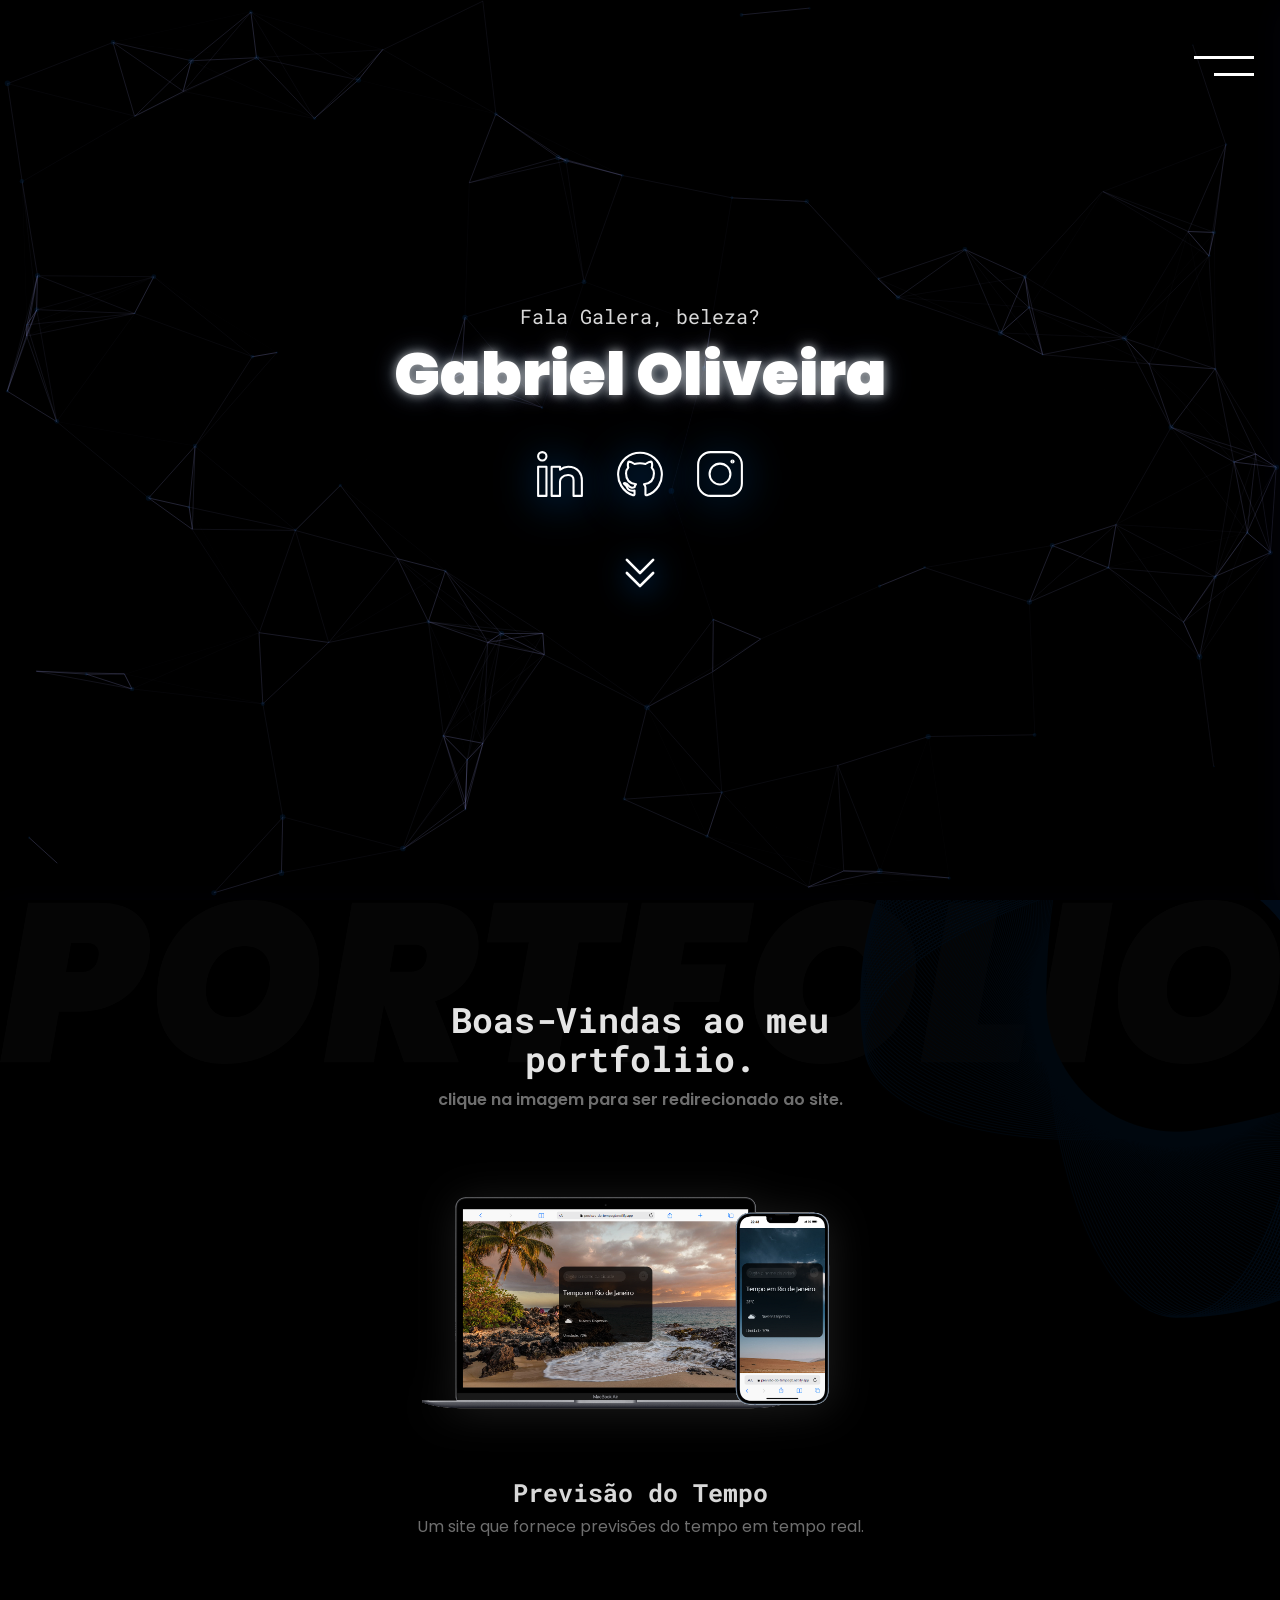
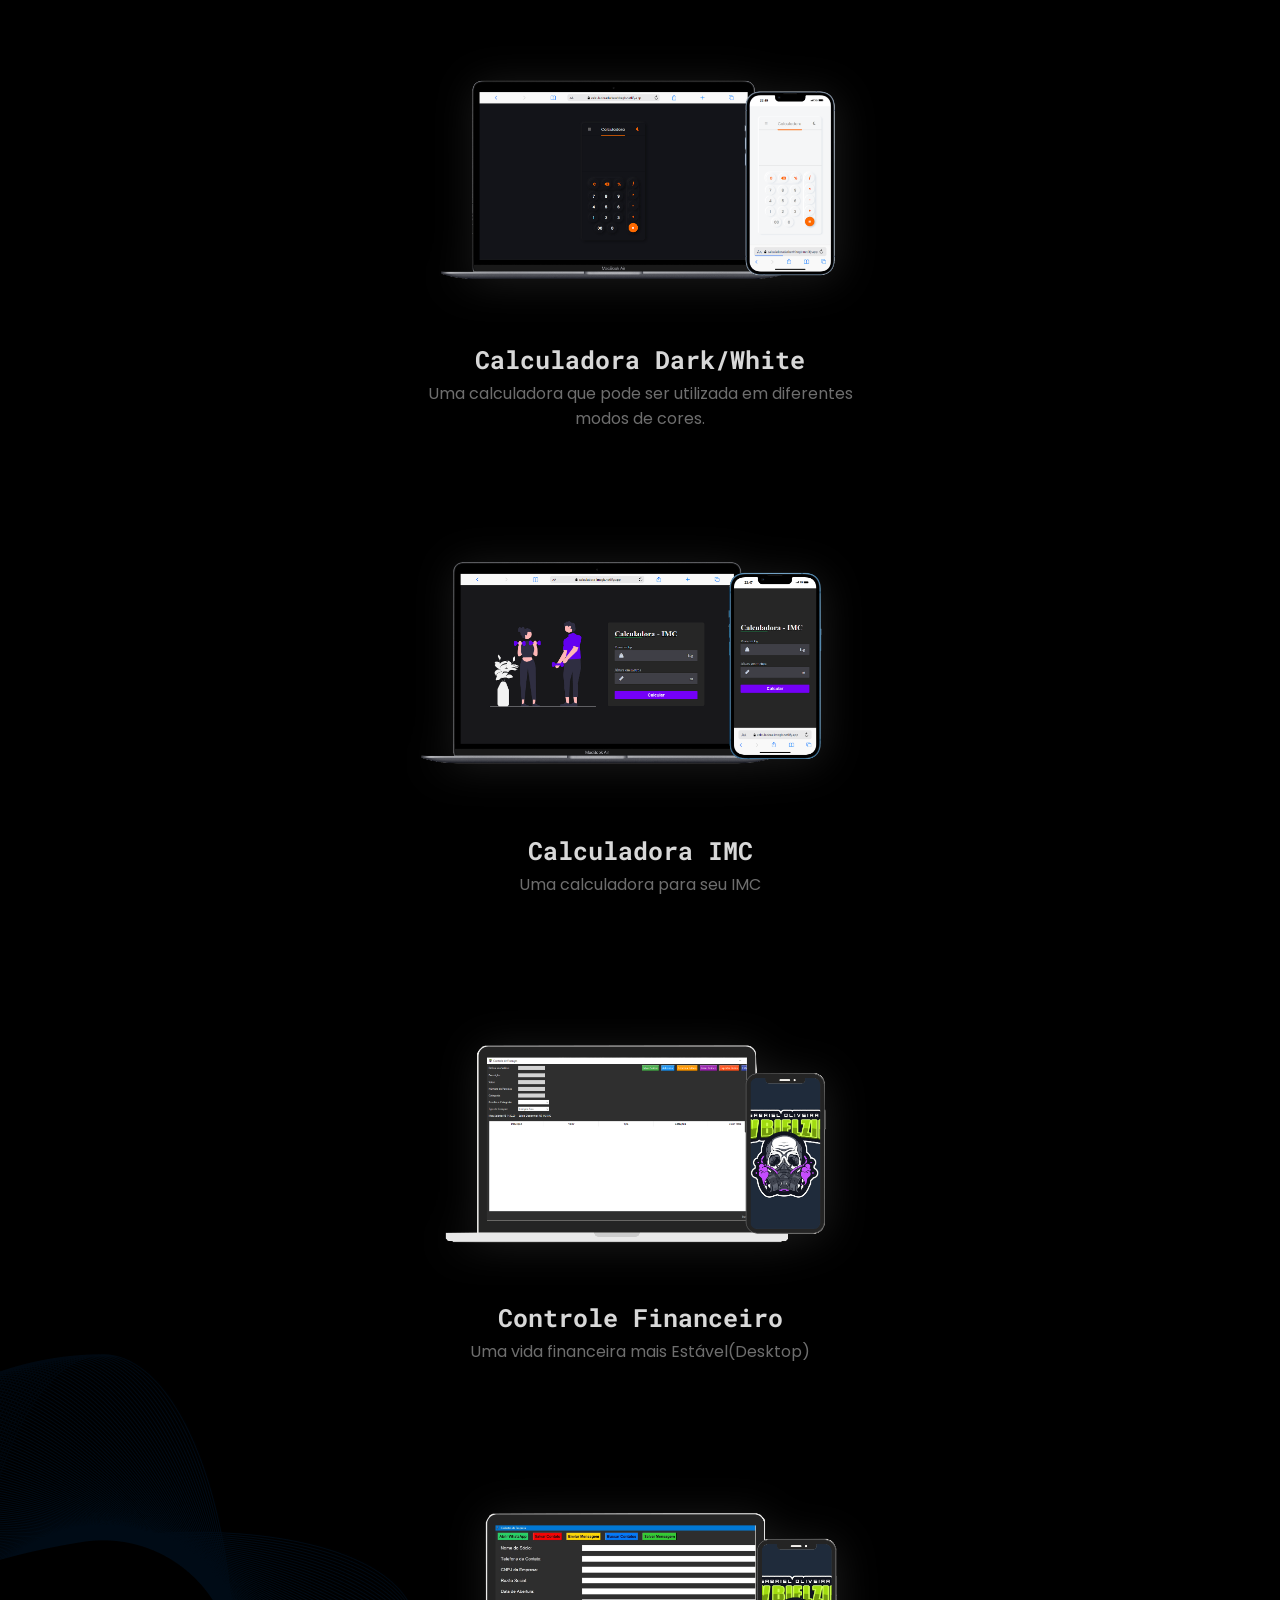
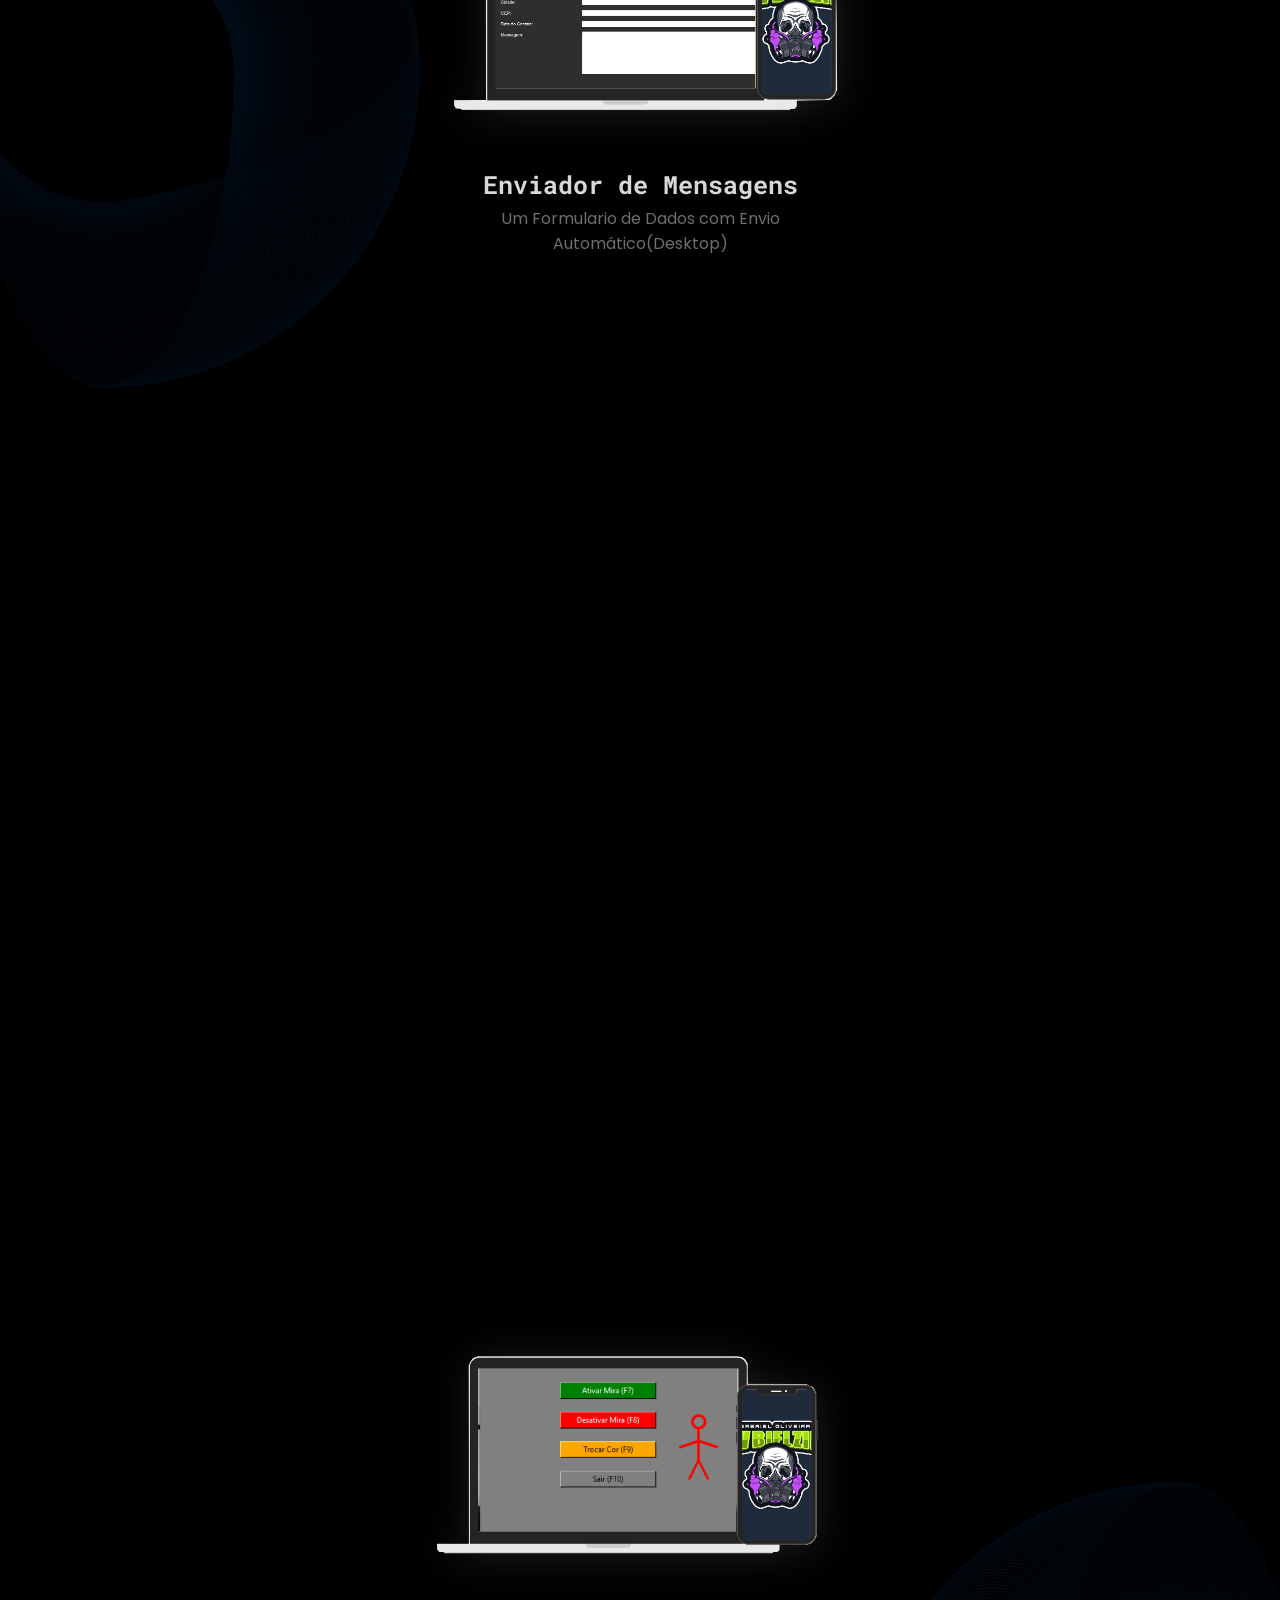
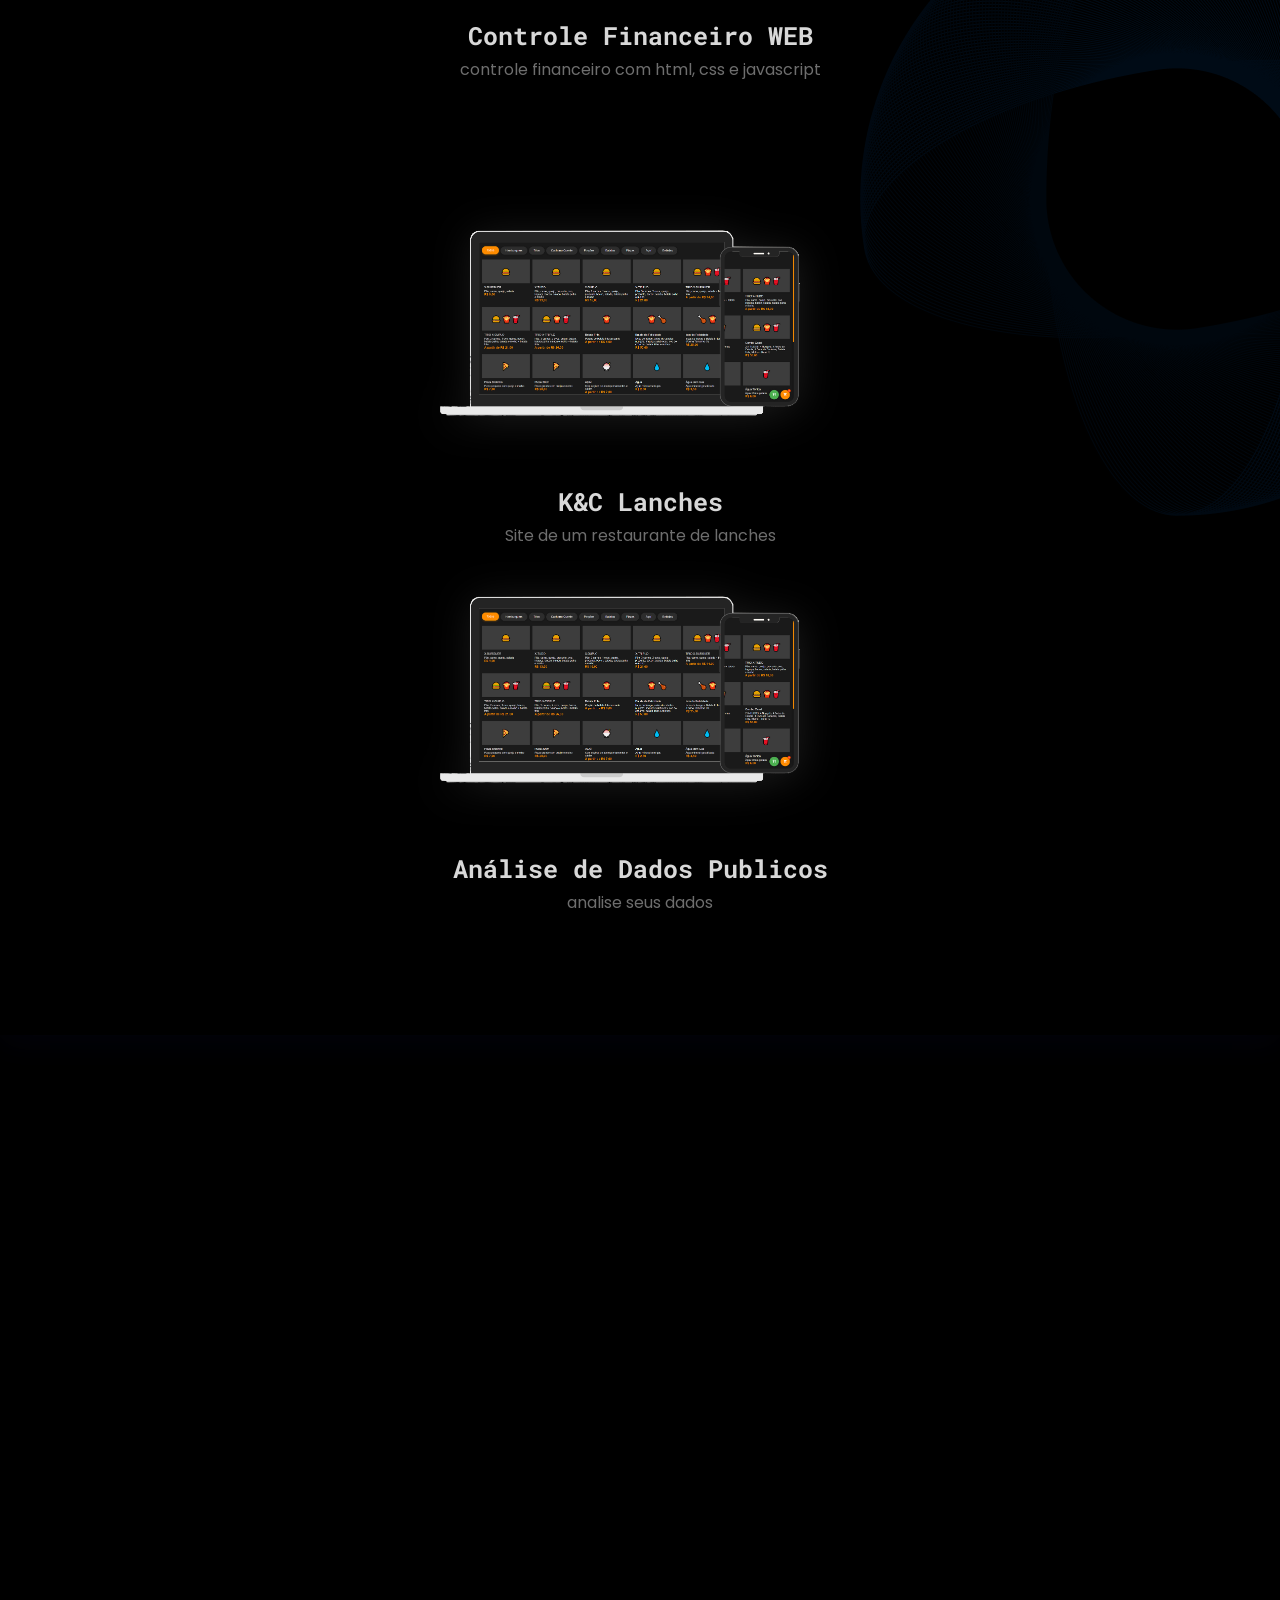
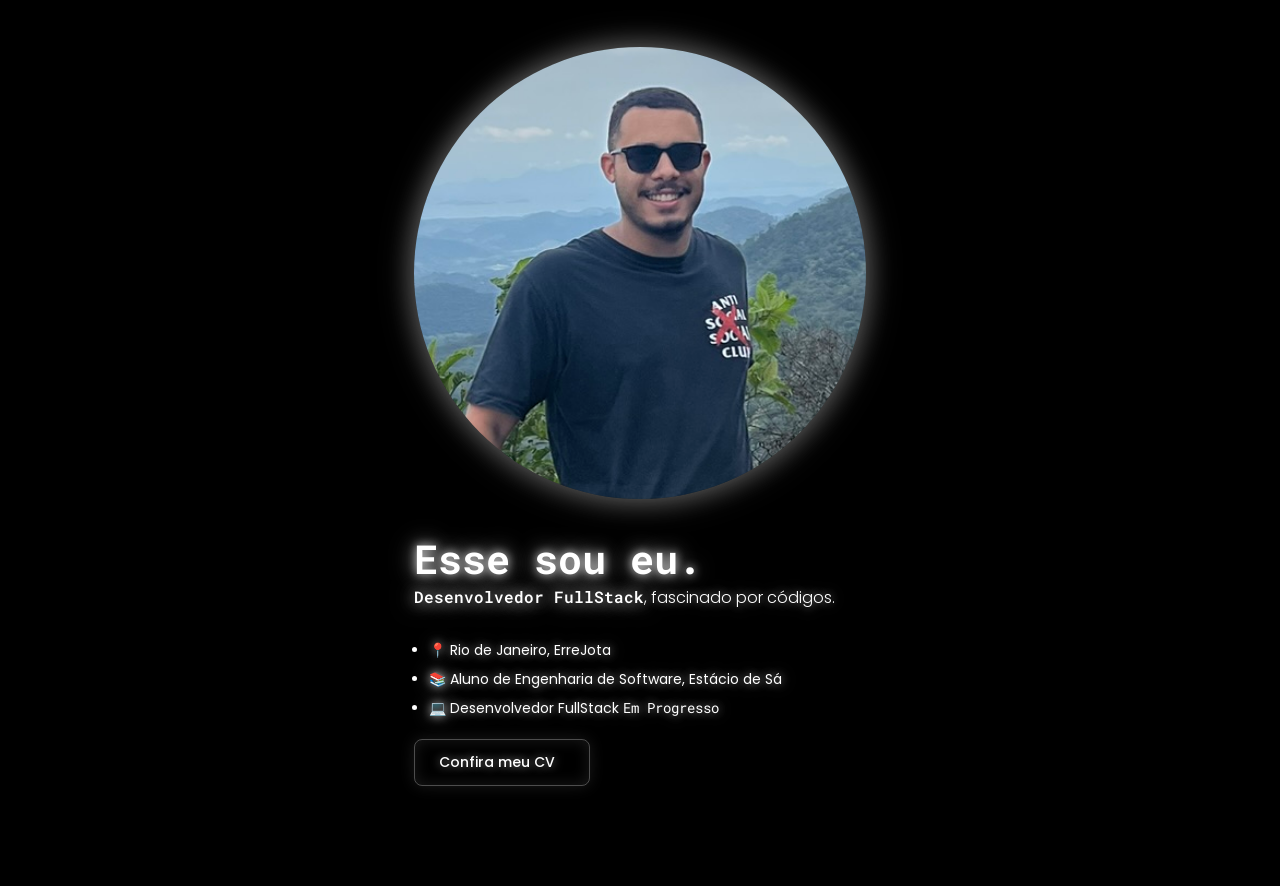
==== index.html @ a528ea12 "music removed" ====
<!DOCTYPE html>
<html lang="pt-br">

<head>
    <link rel="preconnect" href="https://fonts.googleapis.com">
    <link rel="preconnect" href="https://fonts.gstatic.com" crossorigin>
    <link
        href="https://fonts.googleapis.com/css2?family=Poppins:ital,wght@0,100;0,200;0,300;0,400;0,500;0,600;0,700;0,800;0,900;1,100;1,200;1,300;1,400;1,500;1,600;1,700;1,800;1,900&family=Roboto+Mono:ital,wght@0,100..700;1,100..700&display=swap"
        rel="stylesheet">

    <meta name="google-site-verification" content="Rvr9ywhTxusq5m0WFMveeK9eRorR3HfAqGN5JjaawRI" />

    <link rel="stylesheet" href="https://cdn.jsdelivr.net/npm/swiper@11/swiper-bundle.min.css" />
    <link href="https://unpkg.com/aos@2.3.1/dist/aos.css" rel="stylesheet">
    <meta charset="UTF-8">
    <meta name="viewport" content="width=device-width, initial-scale=1.0">

    <!-- Primary Meta Tags -->
    <title>Gabriel Oliveira - Portfolio</title>
    <meta name="title" content="Gabriel Oliveira - Portfolio" />
    <meta name="description" content="Confira alguns projetos desenvolvidos por mim" />
    <!-- Open Graph / Facebook -->
    <meta property="og:type" content="website" />
    <meta property="og:url" content="https://portfolioflwbielzin.netlify.app/" />
    <meta property="og:title" content="Gabriel Oliveira - Portfolio" />
    <meta property="og:description" content="Confira alguns projetos desenvolvidos por mim" />

    <!-- Twitter -->
    <meta property="twitter:card" content="summary_large_image" />
    <meta property="twitter:url" content="https://portfolioflwbielzin.netlify.app/" />
    <meta property="twitter:title" content="Gabriel Oliveira - Portfolio" />
    <meta property="twitter:description" content="Confira alguns projetos desenvolvidos por mim" />

    <!-- Meta Tags Generated with https://metatags.io -->

    <link rel="sitemap" type="application/xml" href="./sitemap.xml">
    <link rel="canonical" href="https://portfolioflwbielzin.netlify.app/">
    <meta name="robots" content="index, follow" />
    <meta name="Author" content="Gabriel Oliveira">

    <link rel="stylesheet" href="./style.css">
    <link rel="shortcut icon" href="./assets/logo sem fundo.png" type="image/x-icon">

    <script src="https://kit.fontawesome.com/40e1b7901b.js" crossorigin="anonymous"></script>
</head>

<body>

    <div id="particles-js">
    </div>


    <nav id="navbar">
        <div class="nav-content">
            <ul>
                <li><a onclick="closeMenu()" href="#home">Home</a></li>
                <li><a onclick="closeMenu()" href="#projects">Projetos</a></li>
                <li><a onclick="closeMenu()" href="#competencias">Habilidades</a></li>
                <li><a onclick="closeMenu()" href="#sobre">Sobre</a></li>
            </ul>

            <div class="social-links">
                <a data-aos="fade-up" data-aos-anchor-placement="top-bottom" class="in" target="_blank"
                    href="https://www.linkedin.com/in/flwbielzin/">
                    <svg xmlns="http://www.w3.org/2000/svg" fill="none" viewBox="0 0 24 24" height="40" width="40">
                        <path stroke="#fff" stroke-linejoin="round" d="M1.5 3.5a2 2 0 1 0 4 0 2 2 0 1 0 -4 0"
                            stroke-width="1"></path>
                        <path stroke="#fff" stroke-linejoin="round" d="M1.5 22.5v-14h4v14h-4Z" clip-rule="evenodd"
                            stroke-width="1"></path>
                        <path stroke="#fff" stroke-linejoin="round"
                            d="M8 8.5v14h4v-6.908c0 -1.092 1 -3.092 3.895 -3.092 1.643 0 2.605 0.845 2.605 2.5v7.5h4V15c0 -1.309 -0.312 -2.937 -1.394 -4.277 -1.144 -1.417 -2.913 -2.223 -5.21 -2.223 -1.513 0 -2.835 0.615 -3.896 1.366V8.5H8Z"
                            clip-rule="evenodd" stroke-width="1"></path>
                    </svg>
                </a>

                <a data-aos="fade-up" data-aos-anchor-placement="top-bottom" class="git" target="_blank"
                    href="https://github.com/flwbielzin">
                    <svg xmlns="http://www.w3.org/2000/svg" fill="none" viewBox="0 0 24 24" height="40" width="40">
                        <path stroke="#fff" stroke-linecap="round" stroke-linejoin="round"
                            d="M11.996 1.771a10.486 10.486 0 0 0 -3.314 20.438c0.523 0.092 0.69 -0.216 0.69 -0.493 0 -0.25 0.005 -0.945 0 -1.824 -2.919 0.633 -3.522 -1.381 -3.522 -1.381a2.775 2.775 0 0 0 -1.163 -1.534c-0.952 -0.65 0.071 -0.638 0.071 -0.638a2.201 2.201 0 0 1 1.607 1.08 2.232 2.232 0 0 0 3.05 0.871c0.05 -0.53 0.285 -1.025 0.666 -1.397 -2.328 -0.266 -4.776 -1.165 -4.776 -5.184a4.055 4.055 0 0 1 1.08 -2.815 3.762 3.762 0 0 1 0.103 -2.774s0.882 -0.282 2.883 1.076a9.924 9.924 0 0 1 5.252 0c2.007 -1.357 2.881 -1.076 2.881 -1.076 0.387 0.878 0.424 1.87 0.104 2.774a4.05 4.05 0 0 1 1.079 2.816c0 4.03 -2.452 4.916 -4.789 5.174a2.487 2.487 0 0 1 0.718 1.933v2.904c0 0.28 0.17 0.59 0.702 0.488a10.487 10.487 0 0 0 -3.322 -20.438v0Z"
                            stroke-width="1"></path>
                    </svg>
                </a>

                <a data-aos="fade-up" data-aos-anchor-placement="top-bottom" class="ig" target="_blank"
                    href="https://www.instagram.com/flwbielzin/">
                    <svg xmlns="http://www.w3.org/2000/svg" fill="none" viewBox="0 0 24 24" height="40" width="40">
                        <path stroke="#fff" stroke-linejoin="round" d="M18 6.5a0.5 0.5 0 0 1 0 -1" stroke-width="1">
                        </path>
                        <path stroke="#fff" stroke-linejoin="round" d="M18 6.5a0.5 0.5 0 0 0 0 -1" stroke-width="1">
                        </path>
                        <path stroke="#fff" stroke-linejoin="round" d="M7 12a5 5 0 1 0 10 0 5 5 0 1 0 -10 0"
                            stroke-width="1"></path>
                        <path stroke="#fff"
                            d="M16.5 1.5h-9a6 6 0 0 0 -6 6v9a6 6 0 0 0 6 6h9a6 6 0 0 0 6 -6v-9a6 6 0 0 0 -6 -6Z"
                            stroke-width="1"></path>
                    </svg>
                </a>
            </div>
        </div>

        <div class="hamburger">
            <span class="um"></span>
            <span class="dois"></span>
        </div>
    </nav>

    <header id="home">

        <div class="wrapper-home">
            <div class="banner">
                <video autoplay muted loop playsinline>
                    <source src="./assets/bg gb nova 3.mp4" type="video/mp4">
                </video>
                <div id="particle-3d"></div>

                <div class="content">
                    <div class="text">
                        <div data-aos="fade-down-right" class="paragraphy">
                            <p>Fala Galera, beleza?</p>
                        </div>

                        <h1 data-aos="fade-up" data-aos-anchor-placement="bottom-bottom">Gabriel Oliveira</h1>

                        <div class="social-links">

                            <a data-aos="fade-up" data-aos-anchor-placement="top-bottom" class="in" target="_blank"
                                href="https://www.linkedin.com/in/flwbielzin/">
                                <svg xmlns="http://www.w3.org/2000/svg" fill="none" viewBox="0 0 24 24" height="20"
                                    width="20">
                                    <path stroke="#fff" stroke-linejoin="round"
                                        d="M1.5 3.5a2 2 0 1 0 4 0 2 2 0 1 0 -4 0" stroke-width="1"></path>
                                    <path stroke="#fff" stroke-linejoin="round" d="M1.5 22.5v-14h4v14h-4Z"
                                        clip-rule="evenodd" stroke-width="1"></path>
                                    <path stroke="#fff" stroke-linejoin="round"
                                        d="M8 8.5v14h4v-6.908c0 -1.092 1 -3.092 3.895 -3.092 1.643 0 2.605 0.845 2.605 2.5v7.5h4V15c0 -1.309 -0.312 -2.937 -1.394 -4.277 -1.144 -1.417 -2.913 -2.223 -5.21 -2.223 -1.513 0 -2.835 0.615 -3.896 1.366V8.5H8Z"
                                        clip-rule="evenodd" stroke-width="1"></path>
                                </svg>
                            </a>

                            <a data-aos="fade-up" data-aos-anchor-placement="top-bottom" class="git" target="_blank"
                                href="https://github.com/flwbielzin">
                                <svg xmlns="http://www.w3.org/2000/svg" fill="none" viewBox="0 0 24 24" height="24"
                                    width="24">
                                    <path stroke="#fff" stroke-linecap="round" stroke-linejoin="round"
                                        d="M11.996 1.771a10.486 10.486 0 0 0 -3.314 20.438c0.523 0.092 0.69 -0.216 0.69 -0.493 0 -0.25 0.005 -0.945 0 -1.824 -2.919 0.633 -3.522 -1.381 -3.522 -1.381a2.775 2.775 0 0 0 -1.163 -1.534c-0.952 -0.65 0.071 -0.638 0.071 -0.638a2.201 2.201 0 0 1 1.607 1.08 2.232 2.232 0 0 0 3.05 0.871c0.05 -0.53 0.285 -1.025 0.666 -1.397 -2.328 -0.266 -4.776 -1.165 -4.776 -5.184a4.055 4.055 0 0 1 1.08 -2.815 3.762 3.762 0 0 1 0.103 -2.774s0.882 -0.282 2.883 1.076a9.924 9.924 0 0 1 5.252 0c2.007 -1.357 2.881 -1.076 2.881 -1.076 0.387 0.878 0.424 1.87 0.104 2.774a4.05 4.05 0 0 1 1.079 2.816c0 4.03 -2.452 4.916 -4.789 5.174a2.487 2.487 0 0 1 0.718 1.933v2.904c0 0.28 0.17 0.59 0.702 0.488a10.487 10.487 0 0 0 -3.322 -20.438v0Z"
                                        stroke-width="1"></path>
                                </svg>
                            </a>

                            <a data-aos="fade-up" data-aos-anchor-placement="top-bottom" class="ig" target="_blank"
                                href="https://www.instagram.com/flwbielzin/">
                                <svg xmlns="http://www.w3.org/2000/svg" fill="none" viewBox="0 0 24 24" height="24"
                                    width="24">
                                    <path stroke="#fff" stroke-linejoin="round" d="M18 6.5a0.5 0.5 0 0 1 0 -1"
                                        stroke-width="1"></path>
                                    <path stroke="#fff" stroke-linejoin="round" d="M18 6.5a0.5 0.5 0 0 0 0 -1"
                                        stroke-width="1"></path>
                                    <path stroke="#fff" stroke-linejoin="round" d="M7 12a5 5 0 1 0 10 0 5 5 0 1 0 -10 0"
                                        stroke-width="1"></path>
                                    <path stroke="#fff"
                                        d="M16.5 1.5h-9a6 6 0 0 0 -6 6v9a6 6 0 0 0 6 6h9a6 6 0 0 0 6 -6v-9a6 6 0 0 0 -6 -6Z"
                                        stroke-width="1"></path>
                                </svg>
                            </a>

                        </div>
                    </div>

                    <a class="arrow" href="#projects">
                        <svg xmlns="http://www.w3.org/2000/svg" width="42" height="42" fill="#fff"
                            viewBox="0 0 256 256">
                            <path
                                d="M213.66,122.34a8,8,0,0,1,0,11.32l-80,80a8,8,0,0,1-11.32,0l-80-80a8,8,0,0,1,11.32-11.32L128,196.69l74.34-74.35A8,8,0,0,1,213.66,122.34Zm-91.32,11.32a8,8,0,0,0,11.32,0l80-80a8,8,0,0,0-11.32-11.32L128,116.69,53.66,42.34A8,8,0,0,0,42.34,53.66Z">
                            </path>
                        </svg>
                    </a>
                </div>
            </div>
        </div>

    </header>

    <section id="projects">
        <div class="wrapper">
            <header>
                <h2 data-aos="fade-up" data-aos-anchor-placement="bottom-bottom">Boas-Vindas ao meu portfoliio.</h2>
                <p data-aos="fade-up" data-aos-anchor-placement="bottom-bottom">clique na imagem para ser redirecionado
                    ao site.</p>
            </header>

            <div class="cards">
                <div data-aos="fade-up-left" class="card left">
                    <div class="image">
                        <a target="_blank" href="https://previsao-do-tempogb.netlify.app/">
                            <img src="./assets/Mockups/previsao do tempo.png" alt="gb">
                        </a>
                    </div>

                    <div class="text">
                        <h3>Previsão do Tempo</h3>
                        <p>Um site que fornece previsões do tempo em tempo real.</p>
                    </div>

                    <div class="technologies">
                        <ion-icon name="logo-javascript"></ion-icon>
                        <ion-icon name="logo-html5"></ion-icon>
                        <ion-icon name="logo-css3"></ion-icon>
                    </div>
                </div>

                <div data-aos="fade-up-right" class="card left">
                    <div class="image">
                        <a target="_blank" href="https://calculadoradarkewhitegb.netlify.app/">
                            <img src="./assets/Mockups/calculadora.png" alt="gb">
                        </a>
                    </div>

                    <div class="text">
                        <h3>Calculadora Dark/White</h3>
                        <p>Uma calculadora que pode ser utilizada em diferentes modos de cores.</p>
                    </div>

                    <div class="technologies">
                        <ion-icon name="logo-javascript"></ion-icon>
                        <ion-icon name="logo-html5"></ion-icon>
                        <ion-icon name="logo-css3"></ion-icon>
                    </div>
                </div>

                <div data-aos="fade-up-left" class="card left">
                    <div class="image">
                        <a target="_blank" href="https://calculadora-imcgb.netlify.app/">
                            <img src="./assets/Mockups/calculadora imc.png" alt="gb">
                        </a>
                    </div>

                    <div class="text">
                        <h3>Calculadora IMC</h3>
                        <p>Uma calculadora para seu IMC</p>
                    </div>

                    <div class="technologies">
                        <ion-icon name="logo-javascript"></ion-icon>
                        <ion-icon name="logo-html5"></ion-icon>
                        <ion-icon name="logo-css3"></ion-icon>
                    </div>
                </div>


                <div data-aos="fade-up-left" class="card left">
                    <div class="image">
                        <a target="_blank" href="#">
                            <img src="./assets/Mockups/controle-financeiro.png" alt="gb">
                        </a>
                    </div>

                    <div class="text">
                        <h3>Controle Financeiro</h3>
                        <p>Uma vida financeira mais Estável(Desktop)</p>
                    </div>

                    <div class="technologies">
                        <ion-icon name="logo-python"></ion-icon>

                    </div>
                </div>


                <div data-aos="fade-up-left" class="card left">
                    <div class="image">
                        <a target="_blank" href="#">
                            <img src="./assets/Mockups/enviador-de-mensagens.png" alt="gb">
                        </a>
                    </div>

                    <div class="text">
                        <h3>Enviador de Mensagens</h3>
                        <p>Um Formulario de Dados com Envio Automático(Desktop)</p>
                    </div>

                    <div class="technologies">
                        <ion-icon name="logo-python"></ion-icon>

                    </div>
                </div>


                <div data-aos="fade-up-left" class="card left">
                    <div class="image">
                        <a target="_blank" href="#">
                            <img src="./assets/Mockups/mira-stickman.png" alt="gb">
                        </a>
                    </div>

                    <div class="text">
                        <h3>Mira StickMan</h3>
                        <p>Um Simulador de Personagens(Desktop)</p>
                    </div>

                    <div class="technologies">
                        <ion-icon name="logo-python"></ion-icon>

                    </div>
                </div>

                <div data-aos="fade-up-left" class="card left">
                    <div class="image">
                        <a target="_blank" href="#">
                            <img src="./assets/Mockups/enviador-de-mensagens.png" alt="gb">
                        </a>
                    </div>

                    <div class="text">
                        <h3>Enviador de Mensagens</h3>
                        <p>Um Formulario de Dados com Envio Automático(Desktop)</p>
                    </div>

                    <div class="technologies">
                        <ion-icon name="logo-python"></ion-icon>

                    </div>
                </div>


                <div data-aos="fade-up-left" class="card left">
                    <div class="image">
                        <a target="_blank" href="https://controle-financeiro-html.vercel.app/">
                            <img src="./assets/Mockups/mira-stickman.png" alt="gb">
                        </a>
                    </div>

                    <div class="text">
                        <h3>Controle Financeiro WEB</h3>
                        <p>controle financeiro com html, css e javascript</p>
                    </div>

                    <div class="technologies">
                        <ion-icon name="logo-javascript"></ion-icon>
                        <ion-icon name="logo-html5"></ion-icon>
                        <ion-icon name="logo-css3"></ion-icon>

                    </div>
                </div>

                <div data-aos="fade-up-left" class="card left">
                    <div class="image">
                        <a target="_blank" href="https://kclanchees.netlify.app/">
                            <img src="./assets/Mockups/kc.png" alt="gb">
                        </a>
                    </div>

                    <div class="text">
                        <h3>K&C Lanches</h3>
                        <p>Site de um restaurante de lanches</p>
                    </div>

                    <div class="technologies">
                        <ion-icon name="logo-javascript"></ion-icon>
                        <ion-icon name="logo-html5"></ion-icon>
                        <ion-icon name="logo-css3"></ion-icon>
                    </div>
                    <div data-aos="fade-up-left" class="card left">
                        <div class="image">
                            <a target="_blank" href="#">
                                <img src="./assets/Mockups/kc.png" alt="gb">
                            </a>
                        </div>

                        <div class="text">
                            <h3>Análise de Dados Publicos</h3>
                            <p>analise seus dados</p>
                        </div>

                        <div class="technologies">
                            <ion-icon name="logo-python"></ion-icon>

                        </div>
                    </div>
                </div>
            </div>

            <img class="textoPortfolio" src="./assets/PORTFOLIO TEXT.png" alt="">
            <img class="looper um" src="./assets/LooperGroup.png" alt="">
            <img class="looper dois" src="./assets/LooperGroup.png" alt="">
            <img class="looper tres" src="./assets/LooperGroup.png" alt="">
    </section>



    <section id="competenciasDesktop">
        <img src="./assets/habilidades.png" alt="" class="textoHabilidades">
        <div class="wrapper">
            <div class="content">
                <div class="cards">
                    <div data-aos="fade-right" data-aos-offset="450" data-aos-easing="ease-in-sine" class="card one">
                        <ion-icon name="logo-javascript"></ion-icon>
                        <span>JavaScript</span>
                        <p>A maior parte da minha experiência com JavaScript foi através do curso da RocketSeat, nele,
                            pude lidar com diversos desafios que me fizeram concluir projetos complexos e ter um nível
                            intermediário nessa linguagem atualmente.</p>
                    </div>

                    <div data-aos="fade-right" data-aos-offset="300" data-aos-easing="ease-in-sine" class="card two">
                        <ion-icon name="logo-html5"></ion-icon>
                        <span>HTML</span>
                        <p>Hoje, posso considerar que estou em um nível avançado de HTML. A maior parte da experiência
                            que adquiri com o mesmo, foi através de estudos auto-didátas, desenvolvendo aplicações que
                            na época, pra mim, eram extremamente complexas.</p>
                    </div>


                    <div data-aos="fade-right" data-aos-offset="150" data-aos-easing="ease-in-sine" class="card three">
                        <ion-icon name="logo-css3"></ion-icon>
                        <span>CSS</span>
                        <p>Minha trajetória com o CSS é similar ao HTML, tendo em vista que no ínicio dos meus estudos
                            quanto a programação, me dediquei completamente a aprender essas duas competências, hoje,
                            meu nível de CSS é avançado,</p>
                    </div>

                    <div data-aos="fade-right" data-aos-offset="50" data-aos-easing="ease-in-sine" class="card for">
                        <ion-icon name="logo-javascript"></ion-icon>
                        <span>Java</span>
                        <p>Para mim, Java vai além de ser apenas uma linguagem de programação; é uma filosofia de
                            desenvolvimento que valoriza a portabilidade, a robustez e a escalabilidade. Através do
                            Java, posso construir aplicativos poderosos e confiáveis que funcionam em uma variedade de
                            plataformas e dispositivos, permitindo que as ideias alcancem um público global.</p>
                    </div>

                    <div data-aos="fade-right" data-aos-offset="50" data-aos-easing="ease-in-sine" class="card for">
                        <ion-icon name="logo-python"></ion-icon>
                        <span>Python</span>
                        <p>Após sentir necessidade de eficiência no desenvolvimento de aplicações web e desenvolver
                            aplicações com alto desempenho, comecei meus estudos com ReactJS, hoje, consigo sentir boas
                            diferenças em relação ao JavaScript puro.</p>
                    </div>

                </div>
            </div>
        </div>
    </section>

    <section id="sobre">
        <div class="wrapper">
            <div data-aos="fade-up-right" class="image">
                <img src="./assets/foto gabriel oliveira.JPEG" alt="Foto Gabriel Oliveira">
            </div>
            <div class="content">
                <header>
                    <h2 data-aos="fade-up" data-aos-anchor-placement="bottom-bottom">Esse sou eu.</h2>
                </header>

                <div class="text">
                    <p data-aos="fade-up" data-aos-anchor-placement="bottom-bottom"><span>Desenvolvedor
                            FullStack</span>, fascinado por códigos.</p>

                    <ul>
                        <li data-aos="fade-up-left">📍 Rio de Janeiro, ErreJota</li>
                        <li data-aos="fade-up-left">📚 Aluno de Engenharia de Software, Estácio de Sá</li>
                        <li data-aos="fade-up-left">💻 Desenvolvedor FullStack <span>Em Progresso</span></li>

                    </ul>

                    <div data-aos="fade-up-left" class="button">
                        <a target="_blank" href="./curriculo gabriel.pdf">
                            <button>Confira meu CV <ion-icon name="enter-outline"></ion-icon></button>
                        </a>
                    </div>
                </div>
            </div>
        </div>
    </section>

    <a id="buttonHome" class="show" target="_blank" href="">
        <svg xmlns="http://www.w3.org/2000/svg" fill="none" viewBox="0 0 24 24" stroke-width="1.5" stroke="currentColor"
            class="w-6 h-6">
            <path stroke-linecap="round" stroke-linejoin="round" d="m4.5 15.75 7.5-7.5 7.5 7.5" />
        </svg>
    </a>


    <script src="particles.min.js"></script>
    <script>
        particlesJS(
            {
                "particles": {
                    "number": {
                        "value": 80,
                        "density": {
                            "enable": true,
                            "value_area": 800
                        }
                    },
                    "color": {
                        "value": "#0053a5"
                    },
                    "shape": {
                        "type": "circle",
                        "stroke": {
                            "width": 0,
                            "color": "#000000"
                        },
                        "polygon": {
                            "nb_sides": 5
                        },
                        "image": {
                            "src": "img/github.svg",
                            "width": 100,
                            "height": 100
                        }
                    },
                    "opacity": {
                        "value": 0.2,
                        "random": false,
                        "anim": {
                            "enable": false,
                            "speed": 1,
                            "opacity_min": 0.1,
                            "sync": false
                        }
                    },
                    "size": {
                        "value": 3,
                        "random": true,
                        "anim": {
                            "enable": true,
                            "speed": 0,
                            "size_min": 0,
                            "sync": false
                        }
                    },
                    "line_linked": {
                        "enable": true,
                        "distance": 150,
                        "color": "#aeafff",
                        "opacity": 0.4,
                        "width": 1
                    },
                    "move": {
                        "enable": true,
                        "speed": 1.5735393620871414,
                        "direction": "none",
                        "random": false,
                        "straight": false,
                        "out_mode": "out",
                        "bounce": false,
                        "attract": {
                            "enable": false,
                            "rotateX": 600,
                            "rotateY": 1200
                        }
                    }
                },
                "interactivity": {
                    "detect_on": "canvas",
                    "events": {
                        "onhover": {
                            "enable": true,
                            "mode": "repulse"
                        },
                        "onclick": {
                            "enable": true,
                            "mode": "push"
                        },
                        "resize": true
                    },
                    "modes": {
                        "grab": {
                            "distance": 400,
                            "line_linked": {
                                "opacity": 1
                            }
                        },
                        "bubble": {
                            "distance": 400,
                            "size": 40,
                            "duration": 2,
                            "opacity": 8,
                            "speed": 3
                        },
                        "repulse": {
                            "distance": 200,
                            "duration": 0.4
                        },
                        "push": {
                            "particles_nb": 4
                        },
                        "remove": {
                            "particles_nb": 2
                        }
                    }
                },
                "retina_detect": true
            }
        )
    </script>
    <script src="https://unpkg.com/aos@2.3.1/dist/aos.js"></script>
    <script>
        AOS.init(
            {
                duration: 1200,
            }
        );
    </script>
    <script type="module" src="https://unpkg.com/ionicons@7.1.0/dist/ionicons/ionicons.esm.js"></script>
    <script nomodule src="https://unpkg.com/ionicons@7.1.0/dist/ionicons/ionicons.js"></script>
    <script src="https://cdn.jsdelivr.net/npm/swiper@11/swiper-bundle.min.js"></script>
    <script src="./script.js"></script>
    <script type="importmap">
    {
        "imports": {
            "three": "https://unpkg.com/three@0.162.0/build/three.module.js",
            "three/addons/controls/OrbitControls.js": "https://unpkg.com/three@0.162.0/examples/jsm/controls/OrbitControls.js"
        }
    }
    </script>
    <script type="module">
        import * as THREE from 'three';
        import { OrbitControls } from 'three/addons/controls/OrbitControls.js';

        const scene = new THREE.Scene();
        scene.fog = new THREE.FogExp2(0x000000, 0.01);

        const camera = new THREE.PerspectiveCamera(75, window.innerWidth / window.innerHeight, 0.1, 1000);
        const renderer = new THREE.WebGLRenderer({
            antialias: true,
            powerPreference: "high-performance"
        });
        renderer.setSize(window.innerWidth, window.innerHeight);
        renderer.setClearColor(0x000000, 0); // Transparente
        renderer.setPixelRatio(window.devicePixelRatio);
        document.getElementById('particle-3d').appendChild(renderer.domElement);

        const controls = new OrbitControls(camera, renderer.domElement);
        controls.enableDamping = true;
        controls.dampingFactor = 0.05;
        controls.rotateSpeed = 0.5;
        controls.minDistance = 10;
        controls.maxDistance = 30;
        camera.position.z = 15;
        camera.position.y = 5;
        controls.target.set(0, 0, 0);
        controls.update();

        // Efeito de atração do mouse
        const mouse = { x: 0, y: 0 };
        window.addEventListener('mousemove', (event) => {
            mouse.x = (event.clientX / window.innerWidth) * 2 - 1;
            mouse.y = -(event.clientY / window.innerHeight) * 2 + 1;
            controls.target.x = mouse.x * 2;
            controls.target.y = mouse.y * 1.2;
            controls.update();
        });

        const pointMaterialShader = {
            vertexShader: `
            attribute float size;
            varying vec3 vColor;
            varying float vDistance;
            uniform float time;
            void main() {
                vColor = color;
                vec4 mvPosition = modelViewMatrix * vec4(position, 1.0);
                vDistance = -mvPosition.z;
                float pulse = sin(time * 2.0 + length(position)) * 0.15 + 1.0;
                vec3 pos = position;
                pos.x += sin(time + position.z * 0.5) * 0.05;
                pos.y += cos(time + position.x * 0.5) * 0.05;
                pos.z += sin(time + position.y * 0.5) * 0.05;
                mvPosition = modelViewMatrix * vec4(pos, 1.0);
                gl_PointSize = size * (300.0 / -mvPosition.z) * pulse;
                gl_Position = projectionMatrix * mvPosition;
            }
        `,
            fragmentShader: `
            varying vec3 vColor;
            varying float vDistance;
            uniform float time;
            void main() {
                vec2 cxy = 2.0 * gl_PointCoord - 1.0;
                float r = dot(cxy, cxy);
                if (r > 1.0) discard;
                float glow = exp(-r * 2.5);
                float outerGlow = exp(-r * 1.5) * 0.3;
                vec3 finalColor = vColor * (1.2 + sin(time * 0.5) * 0.1);
                finalColor += vec3(0.2, 0.4, 0.6) * outerGlow;
                float distanceFade = 1.0 - smoothstep(0.0, 50.0, vDistance);
                float intensity = mix(0.7, 1.0, distanceFade);
                gl_FragColor = vec4(finalColor * intensity, (glow + outerGlow) * distanceFade);
            }
        `
        };

        function createSpiralSphere(radius, particleCount, colors) {
            const geometry = new THREE.BufferGeometry();
            const positions = [];
            const particleColors = [];
            const sizes = [];
            for (let i = 0; i < particleCount; i++) {
                const phi = Math.acos(-1 + (2 * i) / particleCount);
                const theta = Math.sqrt(particleCount * Math.PI) * phi;
                const x = radius * Math.sin(phi) * Math.cos(theta);
                const y = radius * Math.sin(phi) * Math.sin(theta);
                const z = radius * Math.cos(phi);
                positions.push(x, y, z);
                const colorPos = i / particleCount;
                const color1 = colors[Math.floor(colorPos * (colors.length - 1))];
                const color2 = colors[Math.ceil(colorPos * (colors.length - 1))];
                const mixRatio = (colorPos * (colors.length - 1)) % 1;
                const finalColor = new THREE.Color().lerpColors(color1, color2, mixRatio);
                particleColors.push(finalColor.r, finalColor.g, finalColor.b);
                sizes.push(Math.random() * 0.15 + 0.08);
            }
            geometry.setAttribute('position', new THREE.Float32BufferAttribute(positions, 3));
            geometry.setAttribute('color', new THREE.Float32BufferAttribute(particleColors, 3));
            geometry.setAttribute('size', new THREE.Float32BufferAttribute(sizes, 1));
            const material = new THREE.ShaderMaterial({
                uniforms: {
                    time: { value: 0 }
                },
                vertexShader: pointMaterialShader.vertexShader,
                fragmentShader: pointMaterialShader.fragmentShader,
                vertexColors: true,
                transparent: true,
                depthWrite: false,
                blending: THREE.AdditiveBlending
            });
            return new THREE.Points(geometry, material);
        }

        function createOrbitRings(radius, count, thickness) {
            const group = new THREE.Group();
            for (let i = 0; i < count; i++) {
                const ringGeometry = new THREE.BufferGeometry();
                const positions = [];
                const colors = [];
                const sizes = [];
                const particleCount = 3000;
                for (let j = 0; j < particleCount; j++) {
                    const angle = (j / particleCount) * Math.PI * 2;
                    const radiusVariation = radius + (Math.random() - 0.5) * thickness;
                    const x = Math.cos(angle) * radiusVariation;
                    const y = (Math.random() - 0.5) * thickness;
                    const z = Math.sin(angle) * radiusVariation;
                    positions.push(x, y, z);
                    const hue = (i / count) * 0.7 + (j / particleCount) * 0.3;
                    const color = new THREE.Color().setHSL(hue, 1, 0.6);
                    color.multiplyScalar(1.2);
                    colors.push(color.r, color.g, color.b);
                    sizes.push(Math.random() * 0.12 + 0.06);
                }
                ringGeometry.setAttribute('position', new THREE.Float32BufferAttribute(positions, 3));
                ringGeometry.setAttribute('color', new THREE.Float32BufferAttribute(colors, 3));
                ringGeometry.setAttribute('size', new THREE.Float32BufferAttribute(sizes, 1));
                const material = new THREE.ShaderMaterial({
                    uniforms: {
                        time: { value: 0 }
                    },
                    vertexShader: pointMaterialShader.vertexShader,
                    fragmentShader: pointMaterialShader.fragmentShader,
                    vertexColors: true,
                    transparent: true,
                    depthWrite: false,
                    blending: THREE.AdditiveBlending
                });
                const ring = new THREE.Points(ringGeometry, material);
                ring.rotation.x = Math.random() * Math.PI;
                ring.rotation.y = Math.random() * Math.PI;
                group.add(ring);
            }
            return group;
        }

        const sphereColors = [
            new THREE.Color(0x00ffff).multiplyScalar(1.2),
            new THREE.Color(0xff1493).multiplyScalar(1.1),
            new THREE.Color(0x4169e1).multiplyScalar(1.2),
            new THREE.Color(0xff69b4).multiplyScalar(1.1),
            new THREE.Color(0x00bfff).multiplyScalar(1.2)
        ];

        const coreSphere = createSpiralSphere(4, 25000, sphereColors);
        const orbitRings = createOrbitRings(5.8, 6, 0.4);
        const mainGroup = new THREE.Group();
        mainGroup.scale.set(1.2, 1.2, 1.2);
        mainGroup.add(coreSphere);
        mainGroup.add(orbitRings);
        scene.add(mainGroup);

        let time = 0;
        function animate() {
            requestAnimationFrame(animate);
            time += 0.002;
            coreSphere.material.uniforms.time.value = time;
            orbitRings.children.forEach(ring => {
                ring.material.uniforms.time.value = time;
            });
            coreSphere.rotation.y += 0.001;
            coreSphere.rotation.x = Math.sin(time * 0.5) * 0.15;
            orbitRings.children.forEach((ring, index) => {
                const dynamicSpeed = 0.001 * (Math.sin(time * 0.2) + 2.0) * (index + 1);
                ring.rotation.z += dynamicSpeed;
                ring.rotation.x += dynamicSpeed * 0.6;
                ring.rotation.y += dynamicSpeed * 0.4;
            });
            const breathe = 1 + Math.sin(time * 1.5) * 0.1;
            coreSphere.scale.set(breathe, breathe, breathe);
            controls.update();
            renderer.render(scene, camera);
        }
        window.addEventListener('resize', () => {
            const width = window.innerWidth;
            const height = window.innerHeight;
            camera.aspect = width / height;
            camera.updateProjectionMatrix();
            renderer.setSize(width, height);
        });
        animate();
    </script>

</body>

</html>
---- style.css ----
* {
  margin: 0;
  padding: 0;
  box-sizing: border-box;

  font-family: "Roboto Mono", monospace;
}

body.no-scroll {
  overflow: hidden;
}

.hamburger {
  width: 60px;
  height: 60px;
  position: fixed;
  top: 40px;
  right: 40px;
  background-color: transparent;
  z-index: 100;
  cursor: pointer;
}

.hamburger:hover span {
  box-shadow: 0 0 10px 3px #ffffffa1;
}

.hamburger span {
  position: absolute;
  right: 0;
  height: 3px;
  background-color: #fff;
  transition: all 1s;
}

.hamburger span.um {
  width: 60px;
  top: 20px;
}

.hamburger span.dois {
  width: 40px;
  bottom: 20px;
}

.hamburger.active span.um {
  transform: rotate(45deg);
  top: 28px;
}

.hamburger.active span.dois {
  transform: rotate(-45deg);
  width: 60px;
  bottom: 28px;
}

.hamburger .bar {
  display: block;
  width: 35px;
  height: 2px;
  margin: 5px auto;
  -webkit-transition: all 0.3s ease-in-out;
  transition: all 0.3s ease-in-out;
  background-color: white;
}

.hamburger.active .bar:nth-child(2) {
  opacity: 0;
}

.hamburger.active .bar:nth-child(1) {
  transform: translateY(8px) rotate(45deg);
}

.hamburger.active .bar:nth-child(3) {
  transform: translateY(-8px) rotate(-45deg);
}

.nav-content {
  position: fixed;
  left: 100%;
  background-color: aliceblue;
  transition: 500ms ease-in-out;

  width: 100%;
  height: 100vh;
  z-index: 100;

  display: flex;
  flex-direction: column;
  align-items: center;
  justify-content: center;

  background: rgba(0, 0, 0, 0.8);
  box-shadow: 0 8px 32px 0 rgba(31, 38, 135, 0.082);
  backdrop-filter: blur(3px);
  -webkit-backdrop-filter: blur(3px);
}

.nav-content.active {
  left: 0;
  bottom: 0;
}

.nav-content ul {
  display: flex;
  flex-direction: column;
  align-items: center;
  justify-content: center;
  gap: 4rem;
}

.nav-content ul li {
  width: max-content;
}

.nav-content ul li a {
  text-decoration: none;
  font-size: 3rem;
  color: var(--color-text);
}

.nav-content li a::after {
  content: "";
  width: 0%;
  height: 3px;
  border-radius: 2rem;
  background-color: rgb(192, 192, 192);

  position: relative;
  bottom: -1rem;
  left: -1rem;
  display: block;

  transition: width 200ms ease-in-out;
}

.nav-content li a:hover::after {
  padding-inline: 1rem;
  width: 100%;
}

.nav-content .social-links {
  margin-top: 5rem;
  display: flex;
  align-items: center;
  gap: 3rem;

  position: sticky;
  top: 100px;
}

.nav-content .social-links svg {
  filter: drop-shadow(2px 4px 20px #006ddd);
  animation: move 2.5s infinite ease-in-out;
  transition: all 200ms ease-in-out;
}

.nav-content .social-links a svg:hover {
  filter: drop-shadow(4px 8px 20px #ffffff);
  cursor: pointer;
}

.nav-content .social-links a:nth-child(2) svg {
  animation-delay: 200ms;
}

.nav-content .social-links a:nth-child(3) svg {
  animation-delay: 400ms;
}

footer iframe {
  display: block;
  margin: 10px auto;
  max-width: 600px;
  border: none;
}

@media (min-width: 1080px) {
  .hamburger {
    right: 2%;
    top: 4%;
  }

  .hamburger .bar {
    width: 55px;
    height: 2px;
  }

  .nav-content ul {
    gap: 6rem;
  }

  .nav-content ul li a {
    text-decoration: none;
    font-size: 4rem;
    color: var(--color-text);
  }

  .nav-content .social-links {
    margin-top: 8rem;
  }
}

:root {
  font-size: 62.5%;
  --nav-height: 7.2rem;

  --primary-color: #006ddd;
  --secondary-color: #004388;
  --tertinary-color: #001326;

  --color-text: #e4e4e4;
  --p-color: #6e6e6e;
}

html {
  scroll-behavior: smooth;
  scroll-padding-top: 100px;
}

html,
body {
  width: 100%;
  height: 100%;
  text-align: center;
}

body {
  background-color: #000;
  background-repeat: no-repeat;
  background-size: cover;
  background-attachment: fixed;
  height: 100%;
}

ul {
  list-style: none;
}

.wrapper {
  width: min(50rem, 100%);
  margin-inline: auto;

  padding-inline: 2.4rem;
}

.wrapper-home {
  width: min(130rem, 100%);
  margin-inline: auto;

  padding-inline: 2.4rem;
}

section {
  padding-block: 10rem;
}

/*====  scrollbar ============================ */

::-webkit-scrollbar {
  width: 1rem;
  background-color: #111111;
}

::-webkit-scrollbar-thumb {
  width: 1rem;
  background-color: #333333;
}

#particles-js {
  background-color: transparent;
  opacity: 0.7;
  position: fixed;
  width: 100%;
  height: 100%;
  height: 100%;
  top: 0;
}

/* HOME =================== */
#home {
  overflow: hidden;
}

#home .banner video {
  display: initial;
}

.banner {
  width: 100%;
  height: 100vh;
  overflow: hidden;
  display: flex;
  justify-content: center;
  align-items: center;
  position: relative;
}

.banner video {
  position: fixed;
  top: 0;
  left: 0;
  z-index: -1;
  object-fit: cover;
  width: 100%;
  height: 100vh;
  filter: brightness(0.5);
}

.banner .content {
  display: flex;
  gap: 5rem;
  flex-direction: column;
  justify-content: center;
  align-items: center;
}

#home .content .text {
  display: flex;
  flex-direction: column;
  align-items: center;
  justify-content: center;
}

#home .content .text .paragraphy {
  display: flex;
  align-items: center;
}

#home .social-links {
  margin-top: 3rem;
  display: flex;
  align-items: center;
  gap: 3rem;

  position: sticky;
  top: 100px;
}

#home .social-links svg {
  filter: drop-shadow(2px 4px 20px #006ddd);
  animation: move 2.5s infinite ease-in-out;
  transition: all 200ms ease-in-out;
}

#home .social-links a svg:hover {
  filter: drop-shadow(4px 8px 20px #ffffff);
  cursor: pointer;
}

#home .social-links a:nth-child(2) svg {
  animation-delay: 200ms;
}

#home .social-links a:nth-child(3) svg {
  animation-delay: 400ms;
}

#home .content .text svg {
  width: 5rem;
  height: 5rem;
}

#home .content .text .paragraphy p {
  font-size: 2rem;
  color: #d8d8d8;
  font-weight: 400;
}

#home .content .text h1 {
  font-family: "Poppins", sans-serif;
  font-size: 6rem;
  font-weight: 900;
  color: white;
  text-shadow: 0 0 10px rgba(255, 255, 255, 0.6),
    0 0 20px rgba(255, 255, 255, 0.3), 0 0 30px rgba(0, 109, 221, 0.2);
  animation: pulseNeon 3s infinite;
}

@keyframes pulseNeon {
  0%,
  100% {
    text-shadow: 0 0 10px rgba(255, 255, 255, 0.5),
      0 0 20px rgba(255, 255, 255, 0.2), 0 0 30px rgba(0, 109, 221, 0.1);
  }
  50% {
    text-shadow: 0 0 15px rgba(255, 255, 255, 0.7),
      0 0 25px rgba(255, 255, 255, 0.4), 0 0 35px rgba(0, 109, 221, 0.3);
  }
}

#home .content .arrow {
  filter: drop-shadow(2px 4px 15px #006ddd);

  transition: all 200ms ease-in-out;
}

#home .content .arrow:hover {
  transform: scale(1.1);
}

/* PROJECTS =================== */
#projects {
  overflow: hidden;
  background: rgba(0, 0, 0, 0.519);
  box-shadow: 0 8px 32px 0 rgba(31, 38, 135, 0.082);
  backdrop-filter: blur(3px);
  -webkit-backdrop-filter: blur(3px);
  position: relative;
}

#projects img.textoPortfolio {
  width: 100%;
  position: absolute;
  top: 0;
  left: 50%;
  transform: translate(-50%);
  z-index: -1;
  opacity: 0.02;
}

#projects img.looper {
  position: absolute;

  animation: rotate infinite linear 20s;
  z-index: -1;
  filter: brightness(0.1);
}

#projects img.looper.um {
  bottom: 91%;
  right: -24rem;
}

#projects img.looper.dois {
  bottom: 45%;
  left: -24rem;
}

#projects img.looper.tres {
  bottom: 10%;
  right: -24rem;
}

@keyframes rotate {
  0% {
    transform: rotate(0deg);
  }

  100% {
    transform: rotate(360deg);
  }
}

#projects header h2 {
  line-height: 1.1;
  color: var(--color-text);
  font-size: 3.5rem;

  margin-bottom: 1rem;
}

#projects header p {
  font-family: "Poppins", sans-serif;
  font-size: 1.6rem;
  color: var(--p-color);
  font-weight: 600;
}

#projects header {
  margin-bottom: 8rem;
}

#projects .cards {
  display: flex;
  flex-direction: column;
  justify-content: center;
  align-items: center;
  gap: 10rem;
}

#projects .image img {
  width: 100%;
  transition: all 200ms ease-in-out;
  animation: move 2.5s infinite ease-in-out;

  filter: drop-shadow(2px 4px 20px #1b1b1b);

  margin-bottom: 4rem;
}

#projects .card.right .image img {
  animation-delay: 500ms;
}

#projects .image img:hover {
  cursor: pointer;
  filter: drop-shadow(1px 3px 15px #4646469d);
}

#projects h3 {
  font-size: 2.5rem;
  font-weight: 700;
  color: #d8d8d8;

  margin-bottom: 0.5rem;
}

#projects p {
  font-family: "Poppins", sans-serif;
  color: var(--p-color);
  font-size: 1.6rem;
}

#projects .technologies {
  margin-top: 2rem;
}

#projects .technologies ion-icon {
  font-size: 2.5rem;
  color: #fff;
}

#projects .technologies ion-icon:nth-child(1) {
  color: #f0db4f;
  border-radius: 1rem;
}

#projects .technologies ion-icon:nth-child(2) {
  color: #ec6231;
}

#projects .technologies ion-icon:nth-child(3) {
  color: #264de4;
}

/* competencias=================== */
#competencias {
  background: transparent !important;
  overflow: hidden;
}

#competencias header h2 {
  font-size: 3.5rem;
  color: var(--color-text);
  margin-bottom: 5rem;
}

#competencias .cards .card {
  padding: 2rem;
  display: flex;
  flex-direction: column;
  align-items: center;
  gap: 2rem;
  background: rgba(255, 255, 255, 0.05);
  border: 1px solid rgba(255, 255, 255, 0.2);
  border-radius: 2rem;
  min-height: 30rem;
  box-shadow: 0 0 20px rgba(255, 255, 255, 0.1);
  transition: all 0.5s cubic-bezier(0.4, 0, 0.2, 1);
}

#competencias .cards .card:hover {
  transform: translateY(-10px) scale(1.02);
  box-shadow: 0 0 30px rgba(255, 255, 255, 0.2);
}

#competencias .cards .card ion-icon {
  font-size: 6rem;
  color: white;
  text-shadow: 0 0 10px rgba(255, 255, 255, 0.8),
    0 0 20px rgba(255, 255, 255, 0.5);
}

#competencias .cards .card span {
  color: white;
  font-weight: 700;
  font-size: 2rem;
  margin-top: -1rem;
  text-shadow: 0 0 10px rgba(255, 255, 255, 0.8),
    0 0 20px rgba(255, 255, 255, 0.5);
}

#competencias .cards .card p {
  font-family: "Poppins", sans-serif;
  color: rgba(255, 255, 255, 0.8);
  font-size: 1.6rem;
  font-weight: 300;
  text-shadow: 0 0 10px rgba(255, 255, 255, 0.4);
}

/* sobre =================== */
#sobre {
  position: relative;
  background: transparent !important;
  overflow: hidden;
  z-index: 1;
}

#sobre .image {
  margin-bottom: 3rem;
}

#sobre .image img {
  aspect-ratio: 1/1;
  object-fit: cover;
  border-radius: 50%;
  width: 100%;
  box-shadow: 0 0 30px rgba(255, 255, 255, 0.2);
  filter: drop-shadow(0 0 15px rgba(255, 255, 255, 0.3));
  animation: move 3s ease-in-out infinite;
}

#sobre .content header h2 {
  font-size: 4rem;
  color: white;
  text-align: left;
  text-shadow: 0 0 10px rgba(255, 255, 255, 0.8),
    0 0 20px rgba(255, 255, 255, 0.5), 0 0 30px rgba(255, 255, 255, 0.3);
}

#sobre .content .text {
  text-align: left;
}

#sobre .content .text p {
  font-weight: 300;
  color: white;
  font-size: 1.6rem;
  font-family: "Poppins", sans-serif;
  text-shadow: 0 0 10px rgba(255, 255, 255, 0.6),
    0 0 20px rgba(255, 255, 255, 0.3);
}

#sobre .content .text p span {
  font-weight: 600;
  text-shadow: 0 0 15px rgba(255, 255, 255, 0.8),
    0 0 25px rgba(255, 255, 255, 0.5);
}

#sobre .content .text ul {
  margin-top: 3rem;
  margin-left: 1.5rem;
  display: flex;
  flex-direction: column;
  gap: 0.8rem;
  align-items: start;
  text-align: left;
}

#sobre .content .text ul li {
  font-size: 1.4rem;
  color: white;
  list-style: disc;
  font-weight: 400;
  font-family: "Poppins", sans-serif;
  text-shadow: 0 0 10px rgba(255, 255, 255, 0.6),
    0 0 20px rgba(255, 255, 255, 0.3);
}

#sobre .content .text a {
  text-decoration: none;
  color: white;
}

#sobre .content .text a button {
  font-family: "Poppins", sans-serif;
  margin-top: 2rem;
  padding: 1.2rem 2.4rem;
  background: transparent;
  border: 1px solid rgba(255, 255, 255, 0.3);
  border-radius: 8px;
  color: white;
  font-size: 1.4rem;
  font-weight: 500;
  display: flex;
  align-items: center;
  gap: 1rem;
  cursor: pointer;
  position: relative;
  overflow: hidden;
  transition: all 0.4s ease;
  text-shadow: 0 0 10px rgba(255, 255, 255, 0.6);
  box-shadow: 0 0 15px rgba(255, 255, 255, 0.1),
    inset 0 0 15px rgba(255, 255, 255, 0.1);
}

#sobre .content .text a button:hover {
  background: rgba(255, 255, 255, 0.1);
  border-color: rgba(255, 255, 255, 0.6);
  transform: translateY(-2px);
  text-shadow: 0 0 15px rgba(255, 255, 255, 0.8),
    0 0 25px rgba(255, 255, 255, 0.6);
  box-shadow: 0 0 20px rgba(255, 255, 255, 0.2),
    inset 0 0 20px rgba(255, 255, 255, 0.2);
}

#sobre .content .text a button ion-icon {
  font-size: 1.8rem;
  transition: transform 0.3s ease;
}

#sobre .content .text a button:hover ion-icon {
  transform: translateX(3px);
  text-shadow: 0 0 15px rgba(255, 255, 255, 1);
}

/* Adicionar efeito de brilho ao passar o mouse */
#sobre .content .text a button::after {
  content: "";
  position: absolute;
  top: -50%;
  left: -50%;
  width: 200%;
  height: 200%;
  background: linear-gradient(
    45deg,
    transparent,
    rgba(255, 255, 255, 0.1),
    transparent
  );
  transform: rotate(45deg);
  transition: 0.5s;
  opacity: 0;
}

#sobre .content .text a button:hover::after {
  opacity: 1;
  left: 100%;
}

/* buttonWhatsapp =================== */
#buttonHome {
  position: fixed;
  bottom: 1rem;
  right: 1rem;
  z-index: 100;

  opacity: 0;
  visibility: hidden;

  transform: translateY(100%);
  transition: all 300ms ease-in-out;
}

#buttonHome.show {
  opacity: 1;
  visibility: visible;

  transform: translateY(0);
}

#buttonHome img {
  width: 6rem;
  transition: all 300ms ease-in-out;
}

#buttonHome svg:hover {
  transform: scale(1.1);
}

section#competenciasDesktop {
  display: inherit;
  overflow: hidden;
  position: relative;
}

section#competenciasDesktop img.textoHabilidades {
  width: 100%;
  position: absolute;
  top: 0;
  left: 50%;
  transform: translate(-50%);
  z-index: -1;
  opacity: 0.04;
}

@media (min-width: 1300px) {
  .wrapper {
    width: min(150rem, 100%);
  }

  header#home {
    background-image: none;
    background-repeat: initial;
    background-size: initial;
    background-position: initial;
  }

  header#home .wrapper-home .banner .text h1 {
    font-size: 10rem;
  }

  header#home .content .text .paragraphy p {
    font-size: 3rem;
  }

  header#home .banner video {
    filter: brightness(0.5);
    display: initial;
  }

  section#projects .wrapper header h2 {
    font-size: 5rem;
  }

  section#projects .wrapper .cards {
    display: grid;
    grid-template-columns: 1fr 1fr;
    gap: 20rem;
    column-gap: 30rem;
  }

  section#sobre {
    position: relative;
    background: transparent !important;
    overflow: hidden;
  }

  section#sobre::before {
    content: "";
    position: absolute;
    top: 0;
    left: 0;
    right: 0;
    bottom: 0;
    background: transparent;
    z-index: -1;
  }

  section#sobre .wrapper {
    display: grid;
    grid-template-columns: 1fr 1fr;
    align-items: center;
    background: transparent;
  }

  section#sobre .image img {
    width: 60%;
  }

  section#sobre .content header h2 {
    text-align: left;
  }

  section#sobre .content .text {
    text-align: left;
  }

  section#competencias {
    background: transparent !important;
  }

  section#competenciasDesktop header h2 {
    display: none;
  }

  section#competenciasDesktop .cards {
    display: grid;
    grid-template-columns: 1fr 1fr 1fr 1fr;
    gap: 3rem;
  }

  section#competenciasDesktop .cards .card {
    display: flex;
    flex-direction: column;
    gap: 1rem;
    padding: 2rem;
    border-radius: 1rem;
    align-items: center;
    justify-content: space-between;

    /* From https://css.glass */
    background: rgba(255, 255, 255, 0.05);
    box-shadow: none;
    border: 1px solid rgba(255, 255, 255, 0.2);

    box-shadow: 6px 6px 30px #141414, -6px -6px 30px #0c0c0c;
  }

  section#competenciasDesktop .cards .card ion-icon {
    font-size: 5rem;
    color: var(--color-text);
  }

  section#competenciasDesktop .cards .card span {
    color: var(--color-text);
    font-weight: 700;
    font-size: 2rem;
  }

  section#competenciasDesktop .cards .card p {
    font-family: "Poppins", sans-serif;
    color: #6e6e6e;
    font-size: 1.6rem;
  }

  body {
    background: transparent !important;
  }
}

@keyframes move {
  50% {
    transform: translateY(10px);
  }
}

@keyframes moveicon {
  50% {
    transform: translateX(5px);
  }
}

footer iframe {
  display: block;
  margin: 10px auto;
  max-width: 600px;
  border: none;
}

/* Ajustes para telas menores */
@media (max-width: 768px) {
  .banner video {
    object-position: center;
  }

  #home .content .text h1 {
    font-size: 4rem;
  }

  .nav-content ul li a {
    font-size: 2.4rem;
  }

  .nav-content ul {
    gap: 2rem;
  }

  .nav-content .social-links {
    margin-top: 3rem;
    gap: 2rem;
  }

  section#competenciasDesktop .cards {
    display: grid;
    grid-template-columns: 1fr 1fr;
    gap: 1.5rem;
    padding: 0 1.5rem;
  }

  section#competenciasDesktop header h2 {
    font-size: 3rem;
    margin-bottom: 3rem;
    text-shadow: 0 0 10px rgba(255, 255, 255, 0.6),
      0 0 20px rgba(255, 255, 255, 0.3);
  }

  section#competenciasDesktop .cards .card {
    padding: 1.5rem;
    border-radius: 1rem;
    background: rgba(255, 255, 255, 0.05);
    border: 1px solid rgba(255, 255, 255, 0.2);
    min-height: 200px;
    display: flex;
    flex-direction: column;
    justify-content: center;
    align-items: center;
    gap: 1rem;
    transition: all 0.3s ease;
  }

  section#competenciasDesktop .cards .card:hover {
    transform: translateY(-5px);
    border: 1px solid rgba(255, 255, 255, 0.4);
    box-shadow: 0 0 20px rgba(255, 255, 255, 0.1);
  }

  section#competenciasDesktop .cards .card ion-icon {
    font-size: 3rem;
    color: white;
    text-shadow: 0 0 10px rgba(255, 255, 255, 0.8),
      0 0 20px rgba(255, 255, 255, 0.5);
  }

  section#competenciasDesktop .cards .card span {
    font-size: 1.6rem;
    text-align: center;
    color: white;
    text-shadow: 0 0 10px rgba(255, 255, 255, 0.6);
  }

  section#competenciasDesktop .cards .card p {
    font-size: 1.2rem;
    text-align: center;
    color: rgba(255, 255, 255, 0.8);
    text-shadow: 0 0 10px rgba(255, 255, 255, 0.4);
  }

  section#sobre .wrapper {
    display: flex;
    flex-direction: column;
    gap: 3rem;
  }

  section#sobre .image img {
    width: 60%;
    margin: 0 auto;
    display: block;
  }

  section#projects .wrapper .cards {
    display: flex;
    flex-direction: column;
    gap: 5rem;
  }

  section#projects .wrapper header h2 {
    font-size: 3rem;
  }
}

@media (max-width: 480px) {
  section#competenciasDesktop header h2 {
    font-size: 2.5rem;
  }

  section#competenciasDesktop .cards {
    grid-template-columns: 1fr;
    gap: 1rem;
    padding: 0 1rem;
  }

  section#competenciasDesktop .cards .card {
    padding: 1.2rem;
    min-height: 180px;
  }

  section#sobre .image img {
    width: 80%;
  }
}

/* Remover qualquer outro background que possa estar interferindo */
.wrapper,
.wrapper-home,
section {
  background: transparent !important;
}

.fade-in {
  opacity: 0;
  transform: translateY(20px);
  transition: opacity 0.6s ease, transform 0.6s ease;
}

.fade-in.visible {
  opacity: 1;
  transform: translateY(0);
}

/* Efeito 3D de partículas centralizado sobre o vídeo */
#particle-3d {
  position: fixed;
  top: 0;
  left: 0;
  width: 100vw;
  height: 100vh;
  pointer-events: none;
  z-index: 0;
  display: flex;
  align-items: center;
  justify-content: center;
}

#particle-3d canvas {
  opacity: 0.25;
}
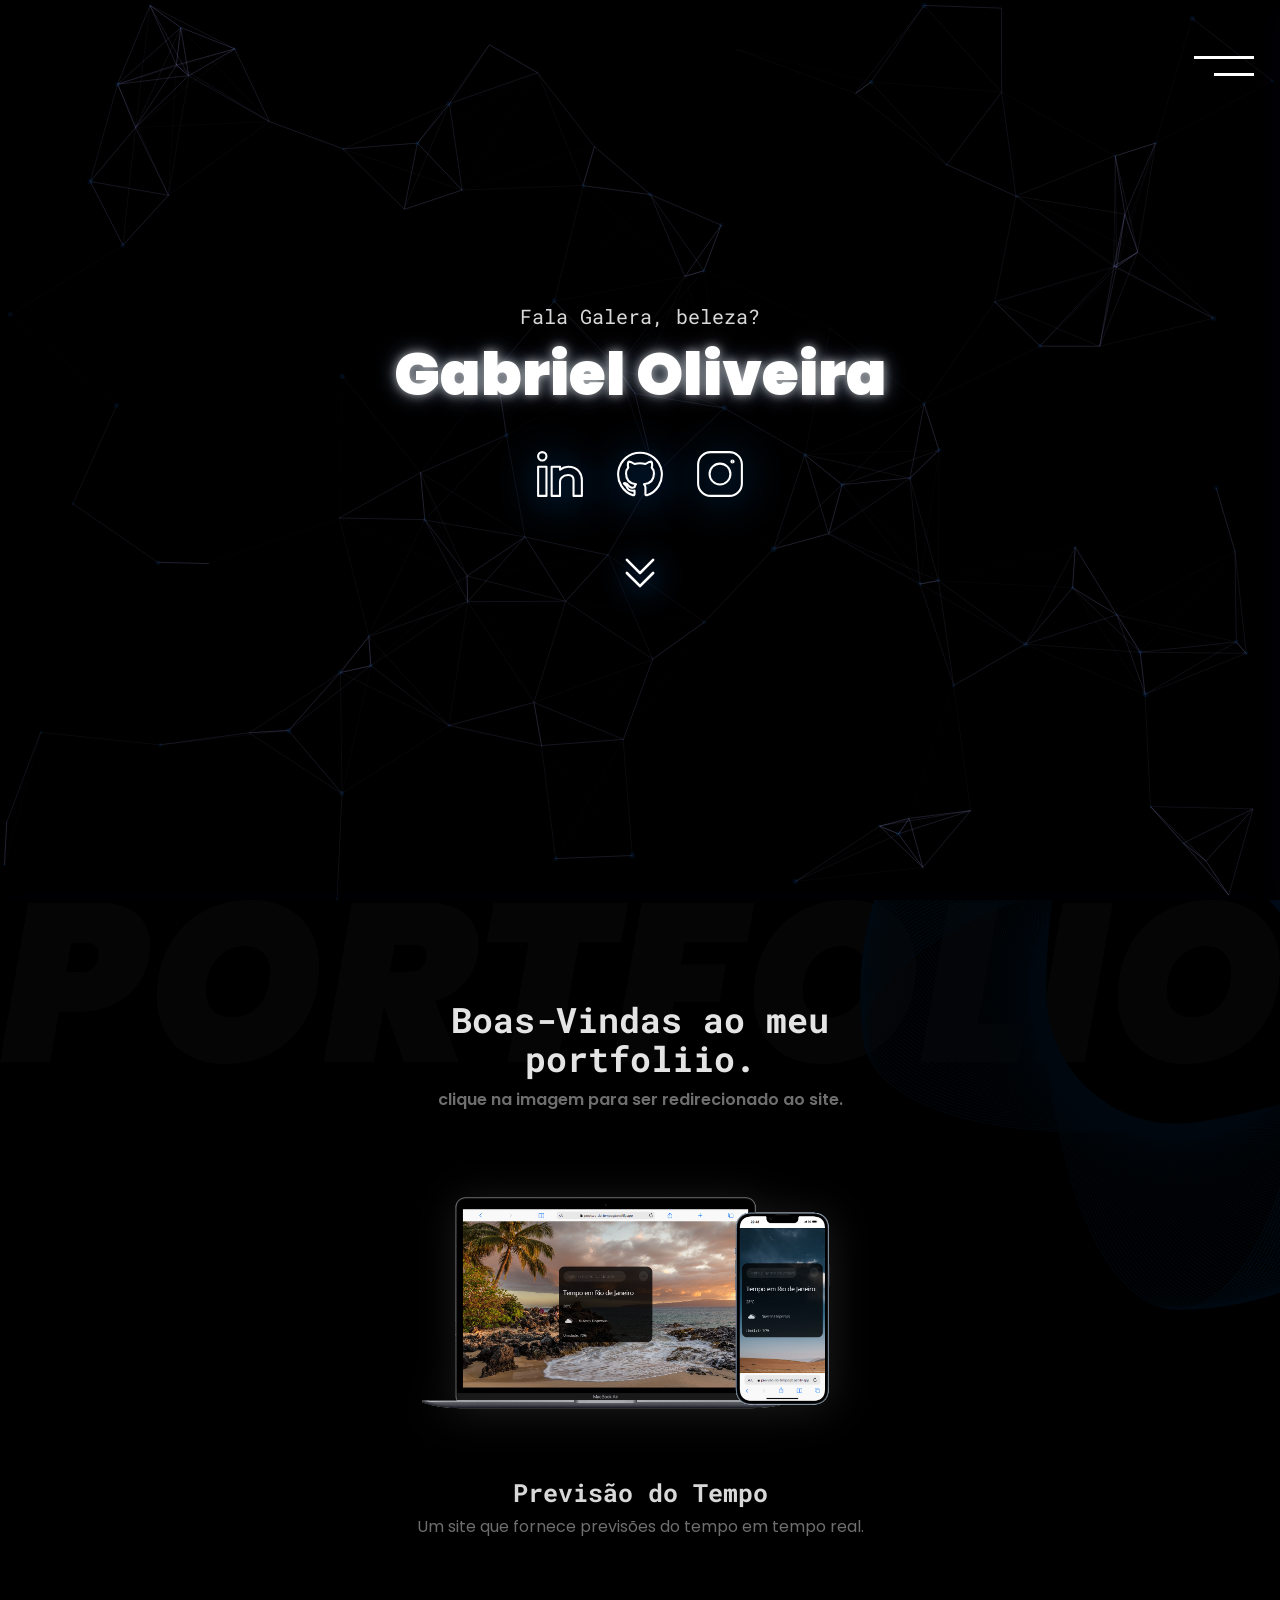
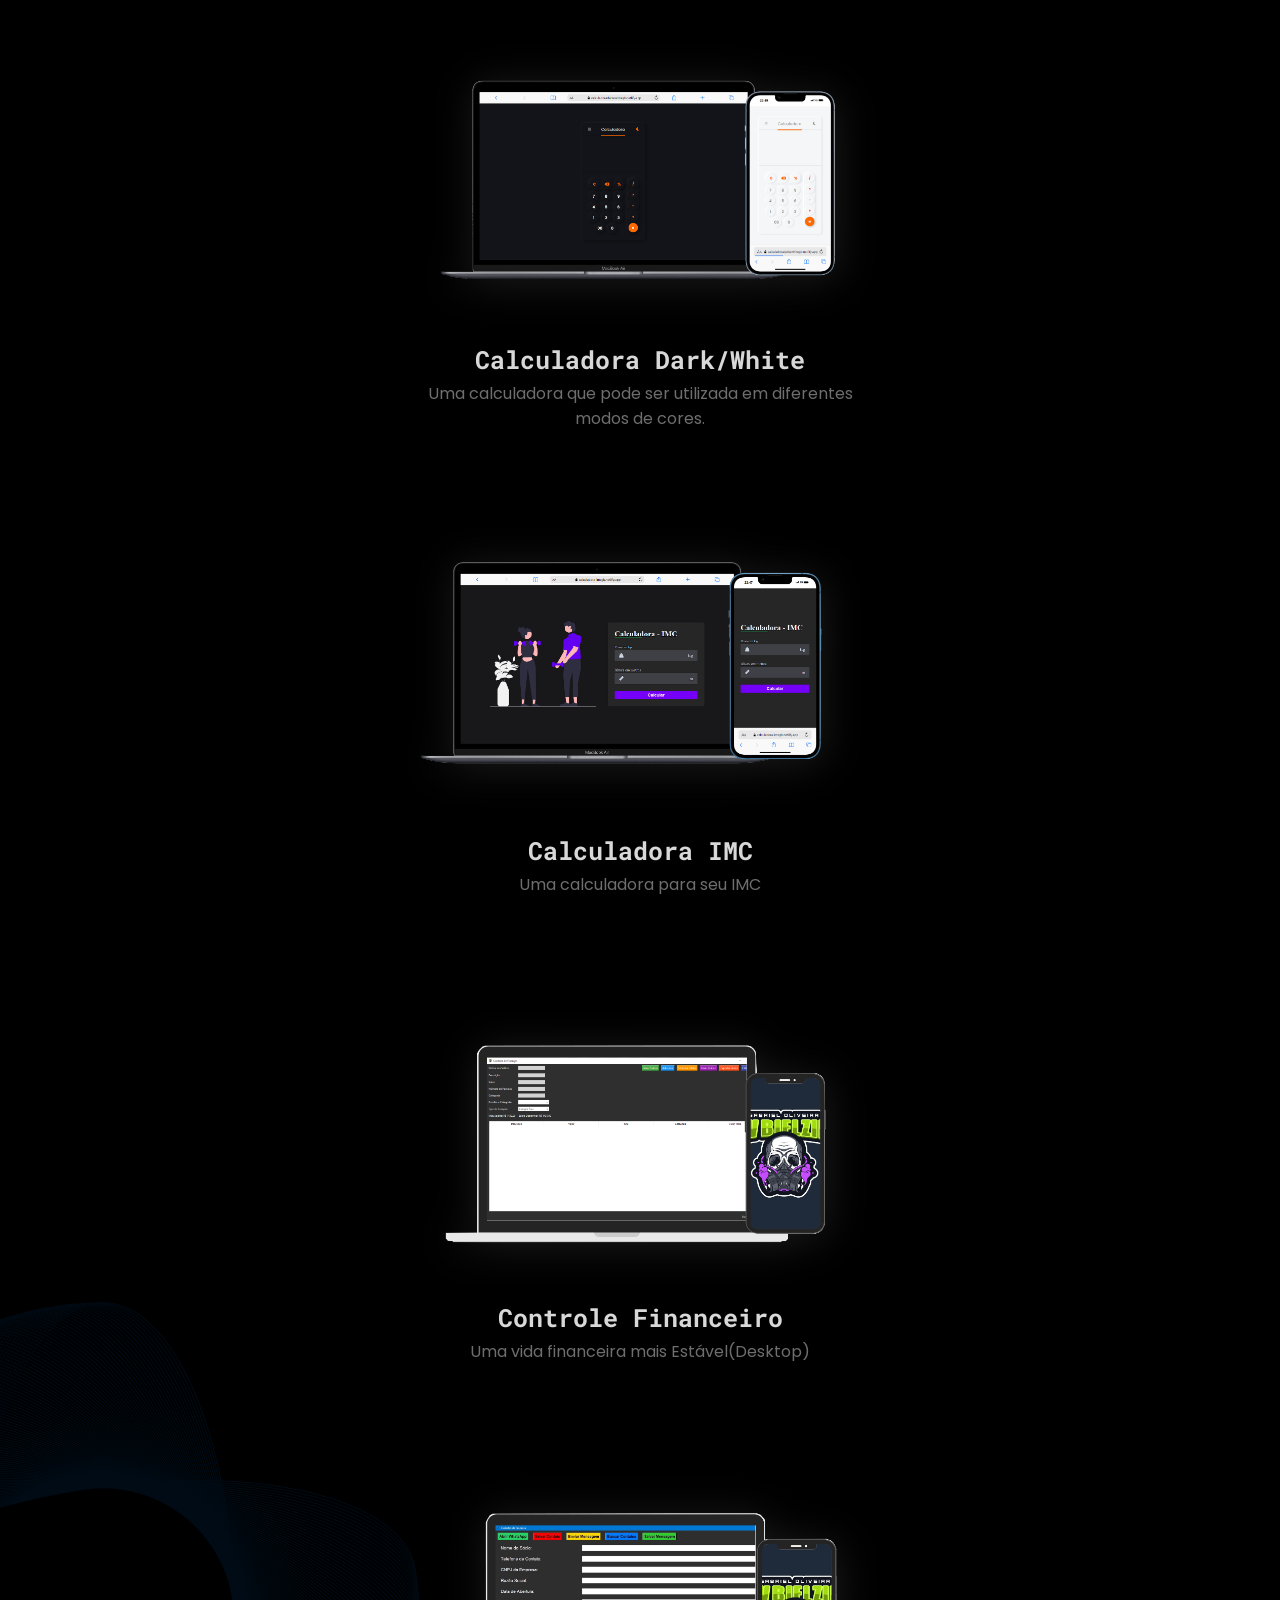
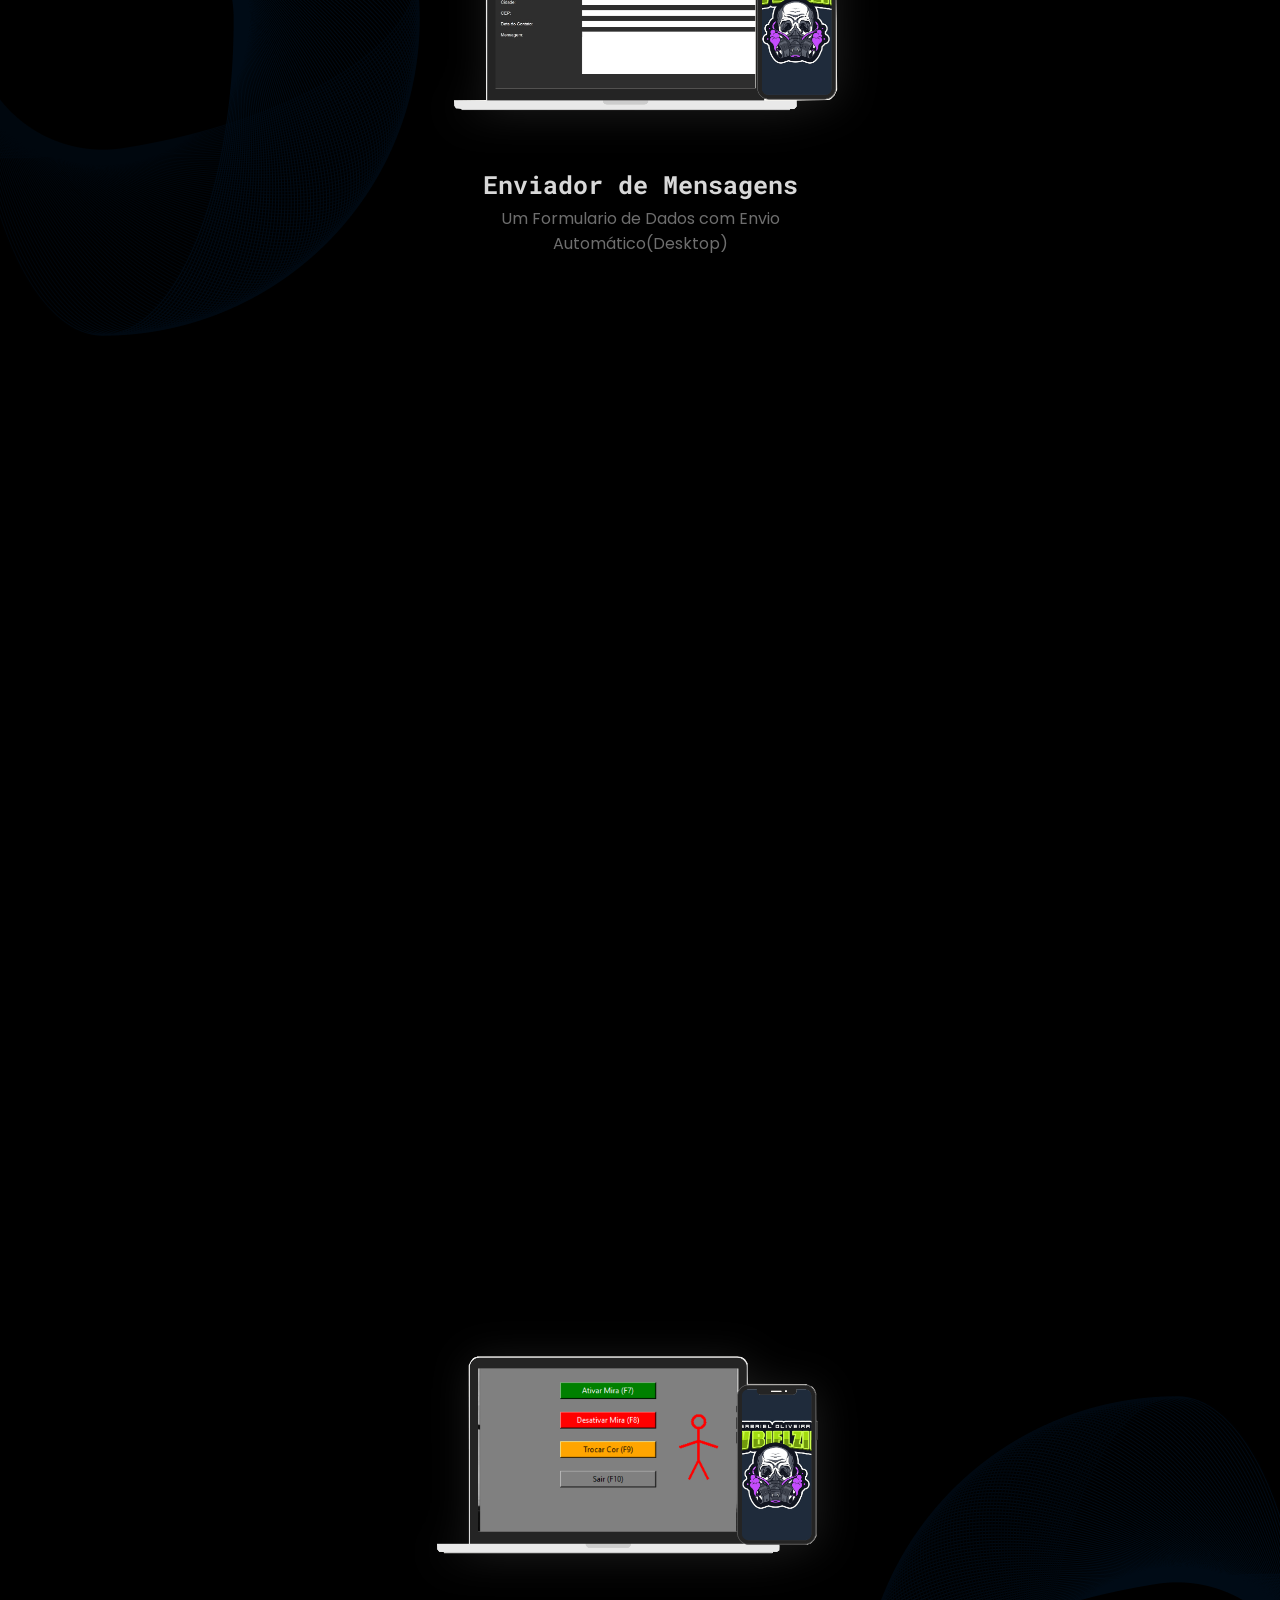
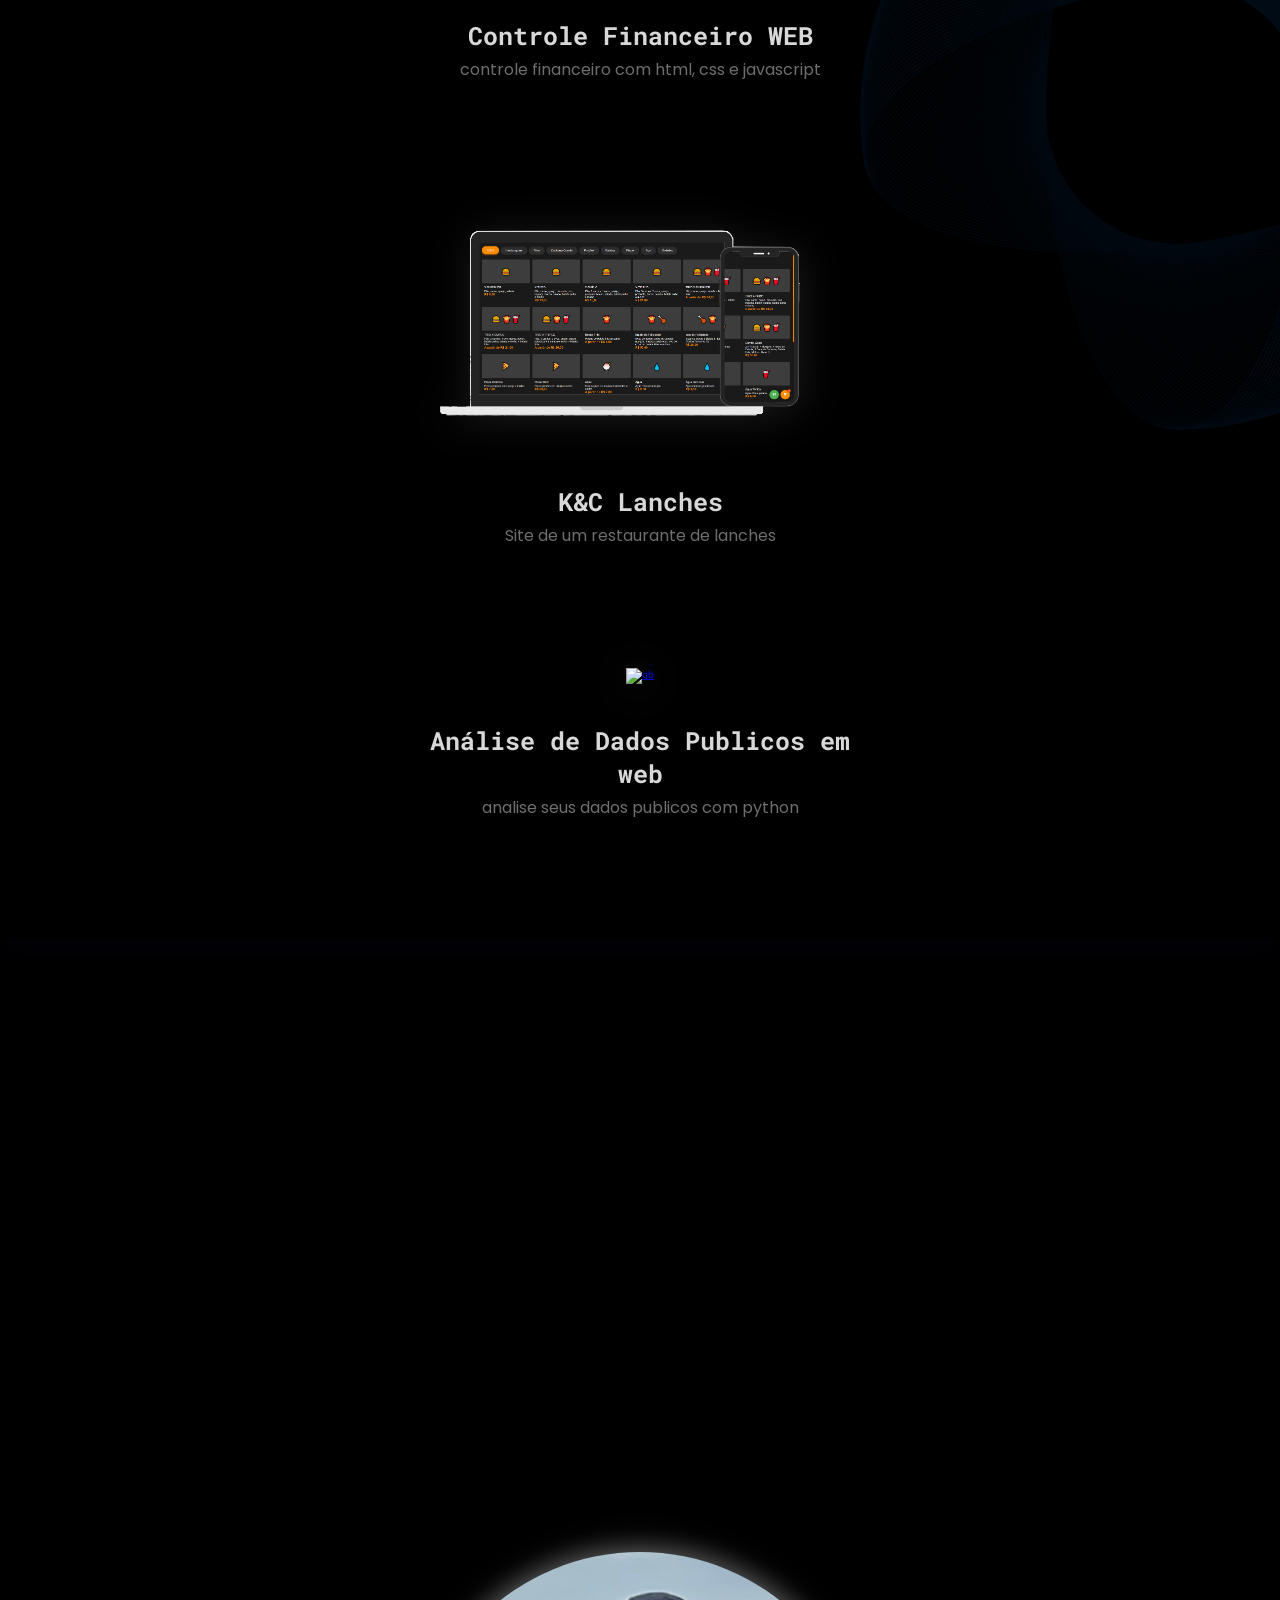
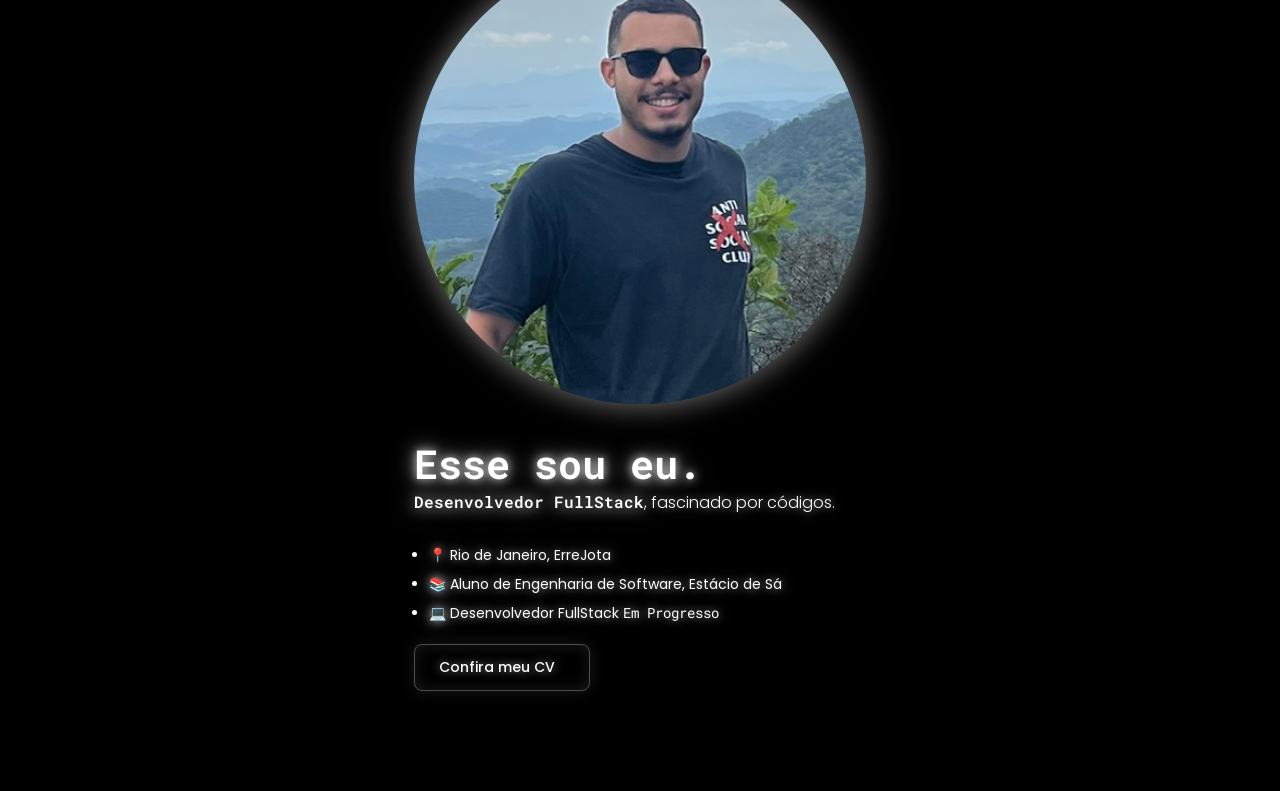
==== commit 192bec3b: "new project" ====
--- a/index.html
+++ b/index.html
@@ -360,23 +360,25 @@
                         <ion-icon name="logo-html5"></ion-icon>
                         <ion-icon name="logo-css3"></ion-icon>
                     </div>
-                    <div data-aos="fade-up-left" class="card left">
-                        <div class="image">
-                            <a target="_blank" href="#">
-                                <img src="./assets/Mockups/kc.png" alt="gb">
-                            </a>
-                        </div>
-
-                        <div class="text">
-                            <h3>Análise de Dados Publicos</h3>
-                            <p>analise seus dados</p>
-                        </div>
-
-                        <div class="technologies">
-                            <ion-icon name="logo-python"></ion-icon>
-
-                        </div>
-                    </div>
+
+                </div>
+
+                <div data-aos="fade-up-left" class="card left">
+                    <div class="image">
+                        <a target="_blank" href="http://flwbielzin.duckdns.org:8501/">
+                            <img src="./assets/Mockups/analise-de-dados-publicos.png" alt="gb">
+                        </a>
+                    </div>
+
+                    <div class="text">
+                        <h3>Análise de Dados Publicos em web</h3>
+                        <p>analise seus dados publicos com python</p>
+                    </div>
+
+                    <div class="technologies">
+                        <ion-icon name="logo-python"></ion-icon>
+                    </div>
+
                 </div>
             </div>
 
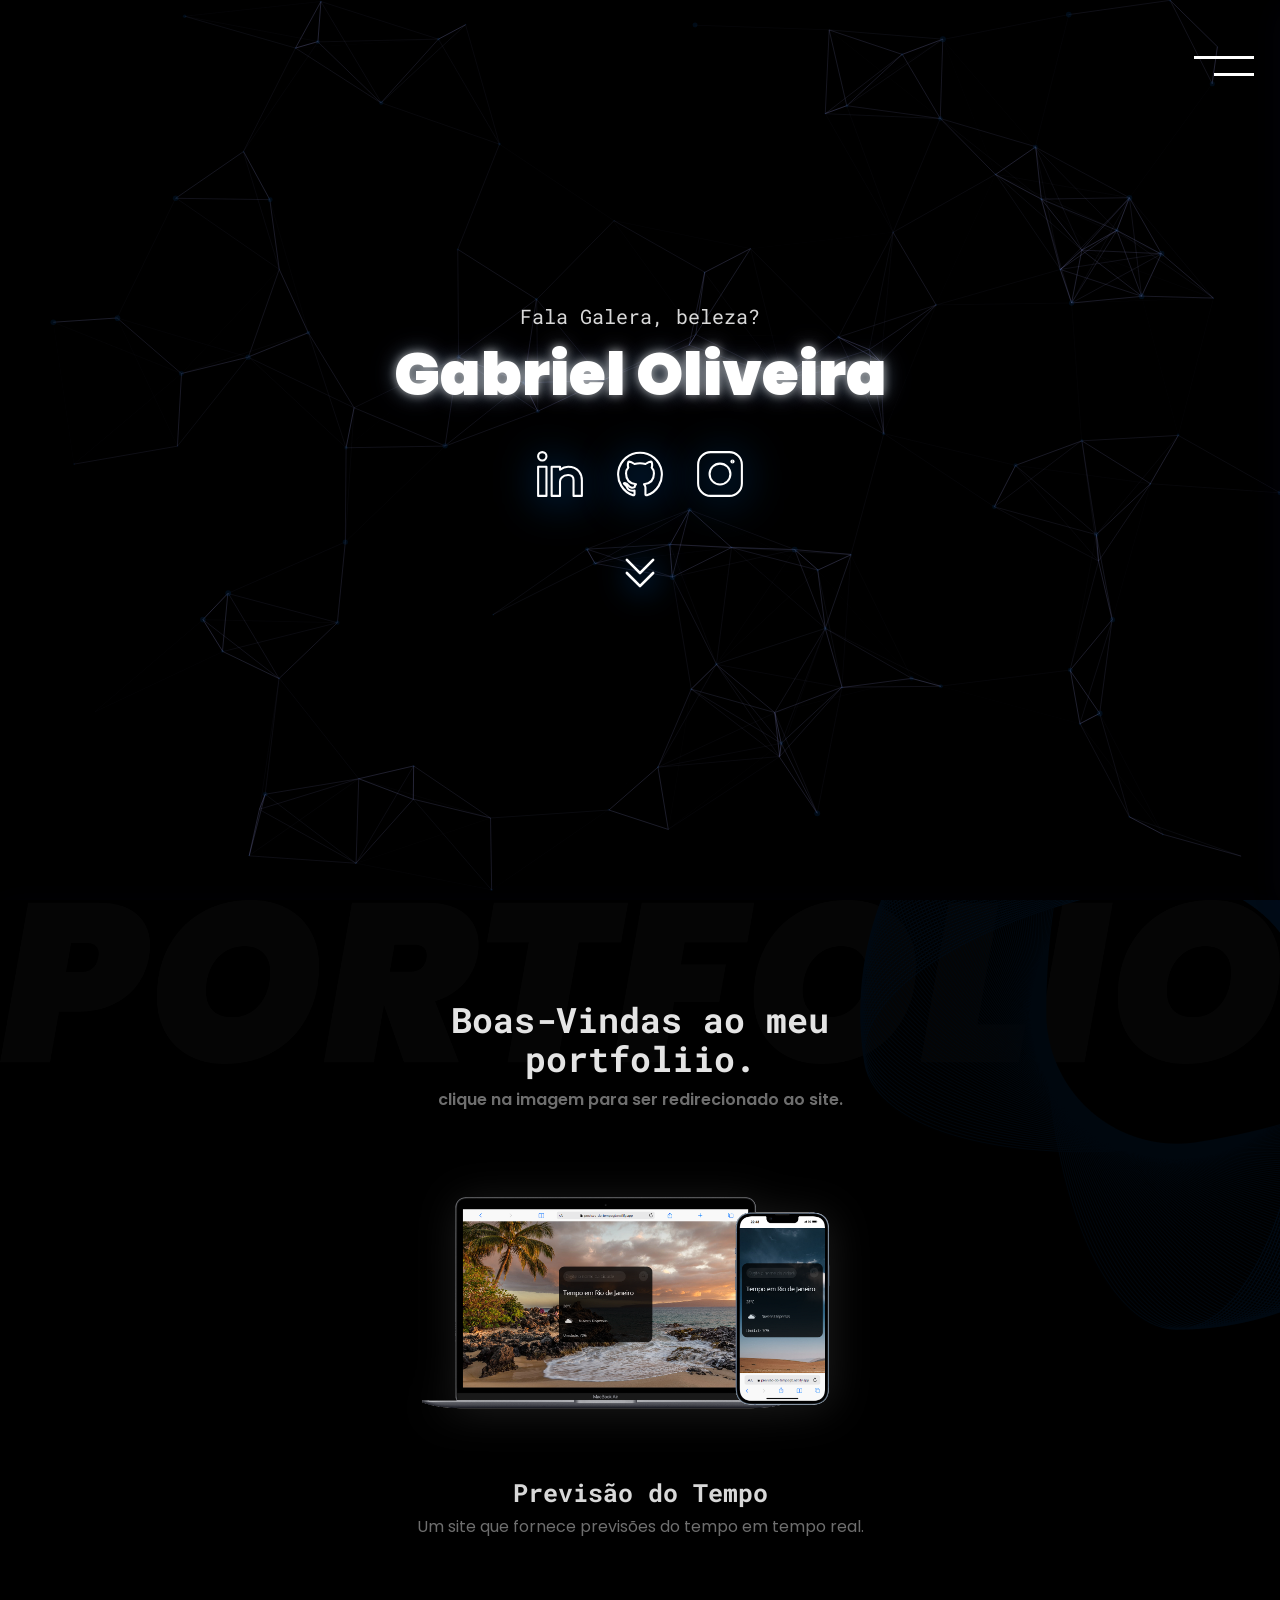
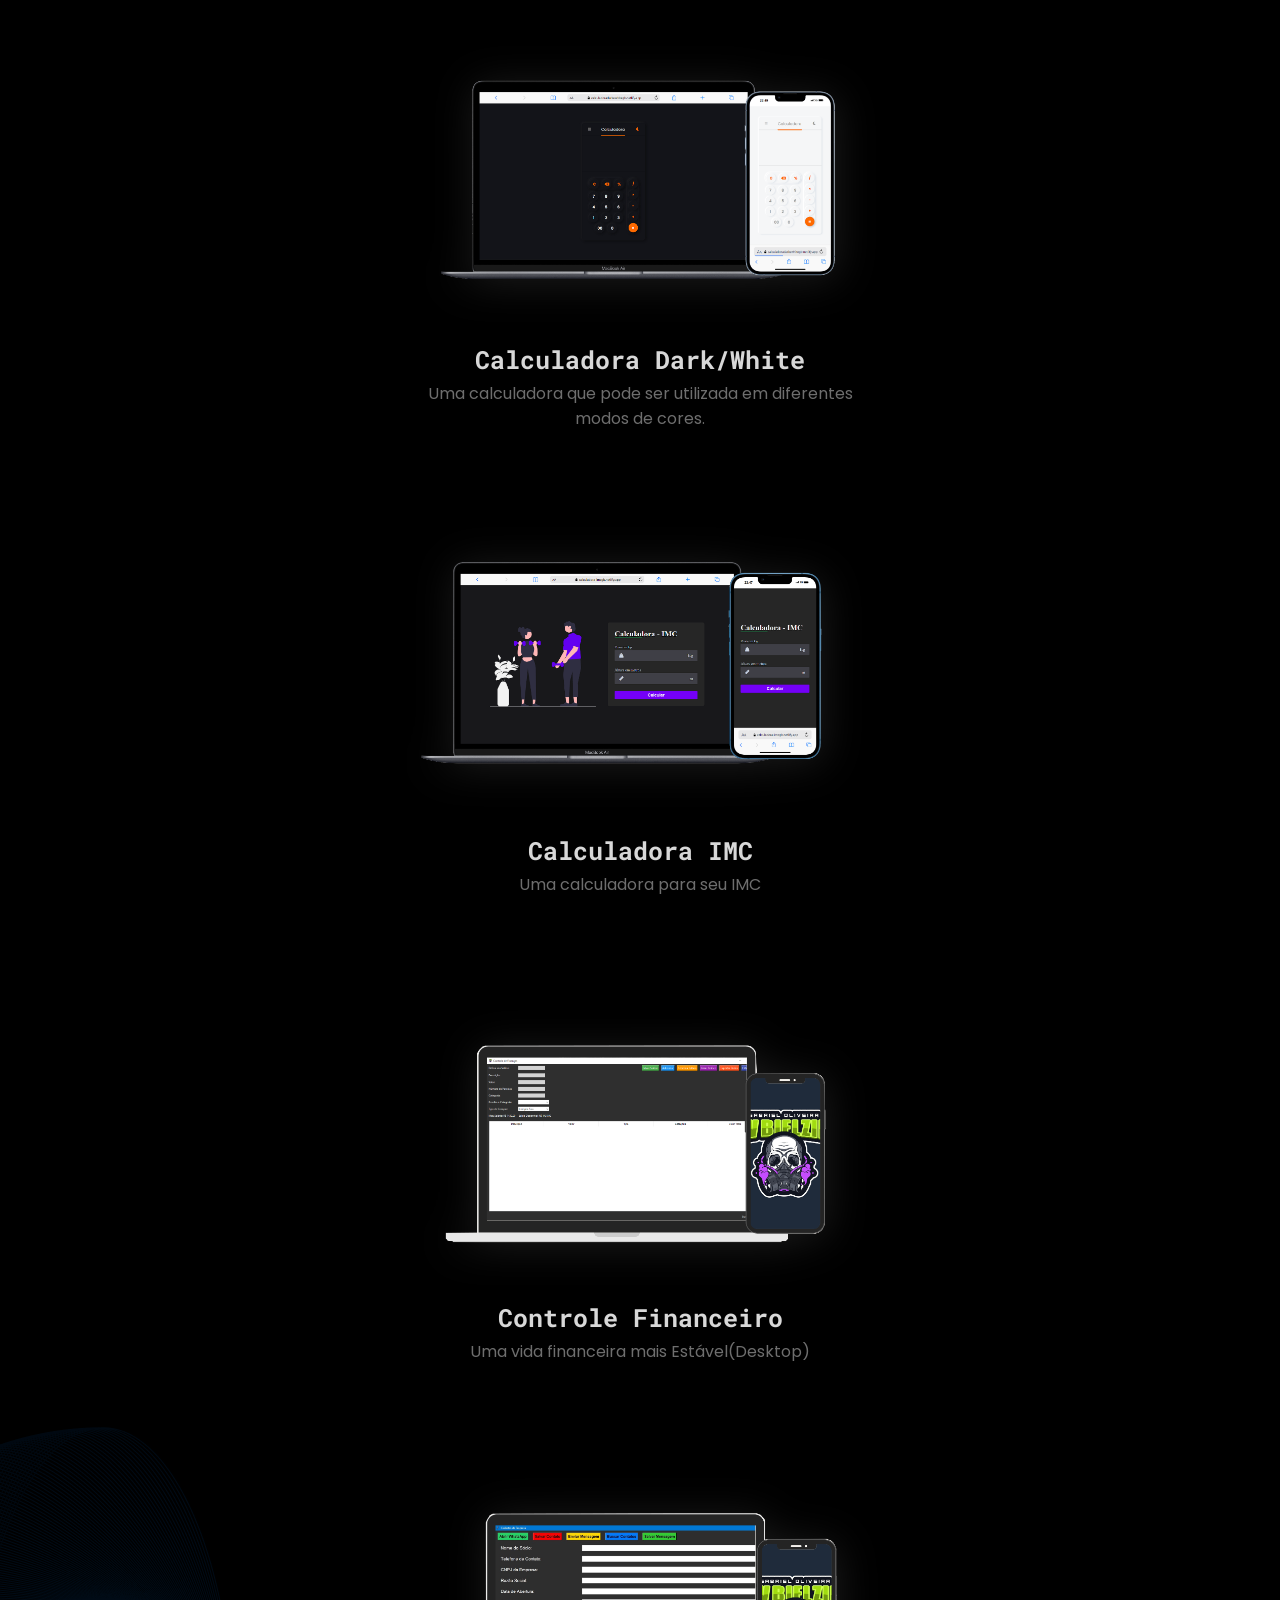
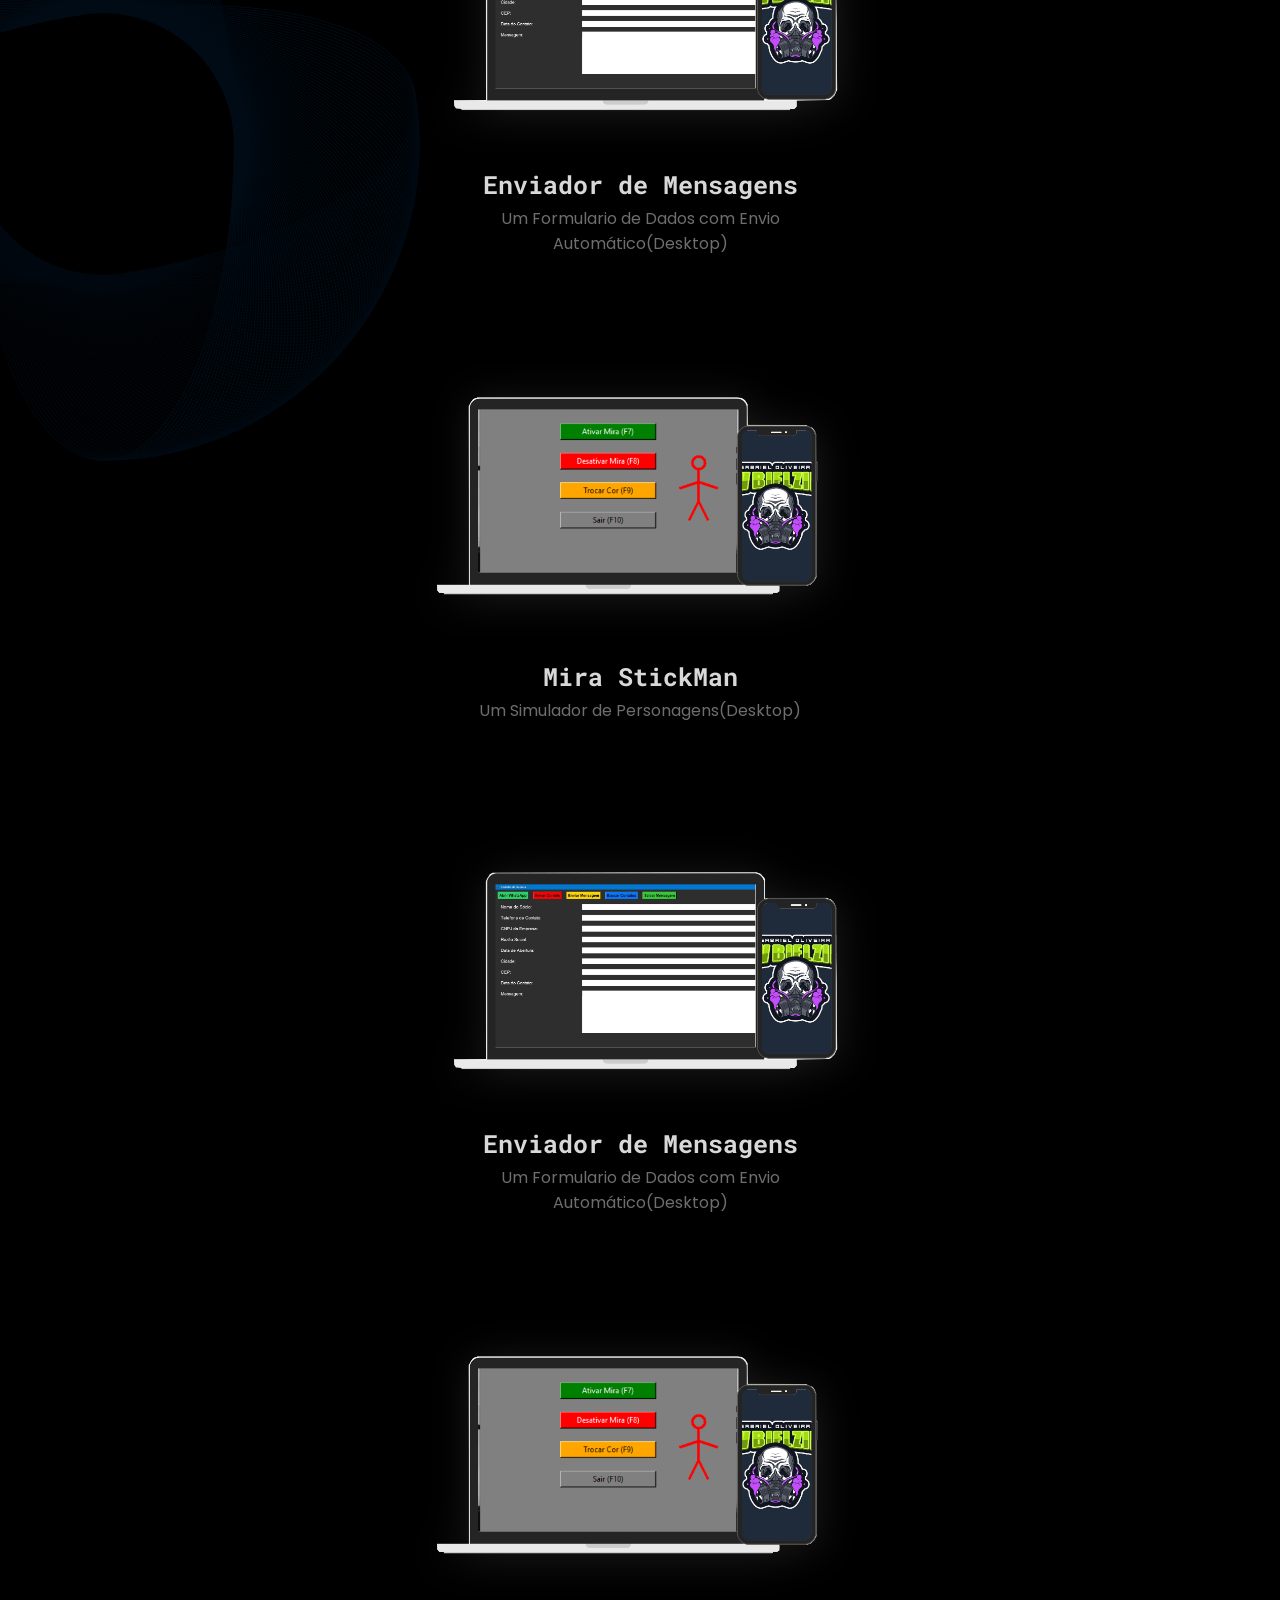
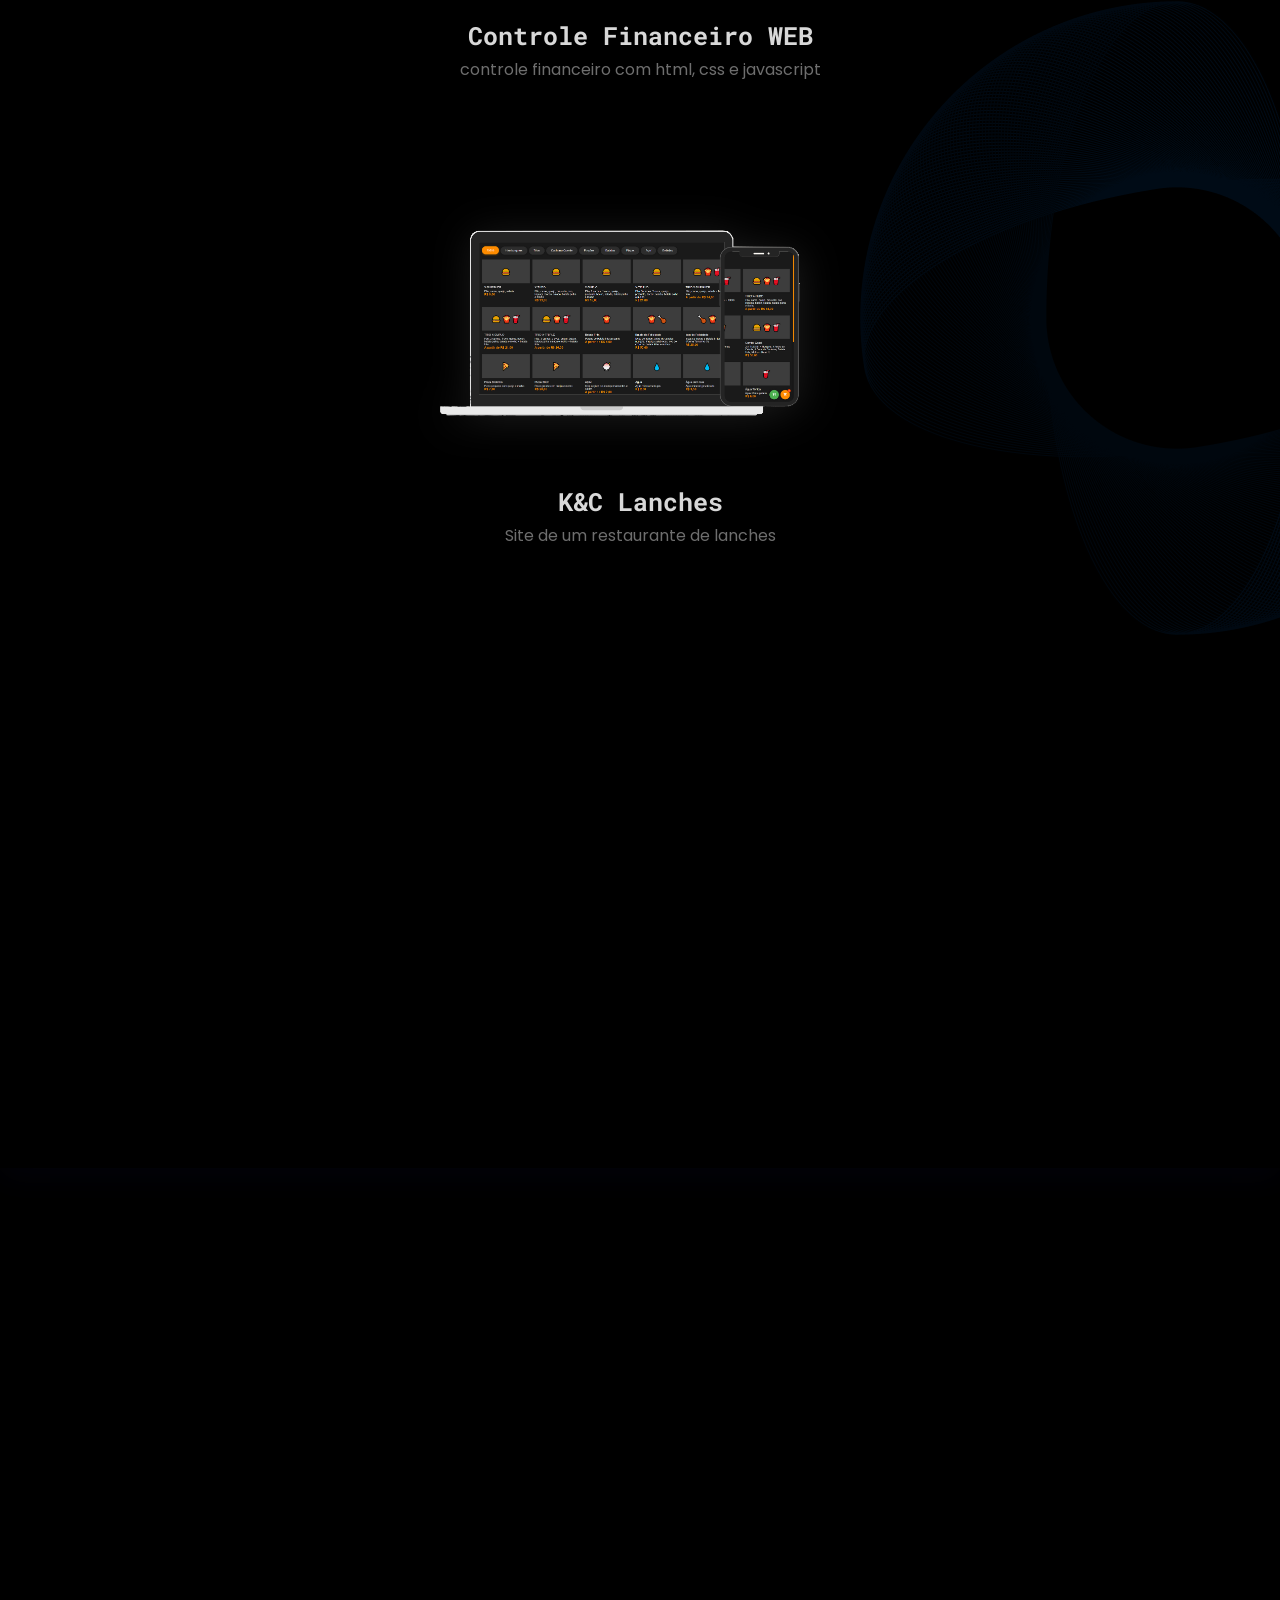
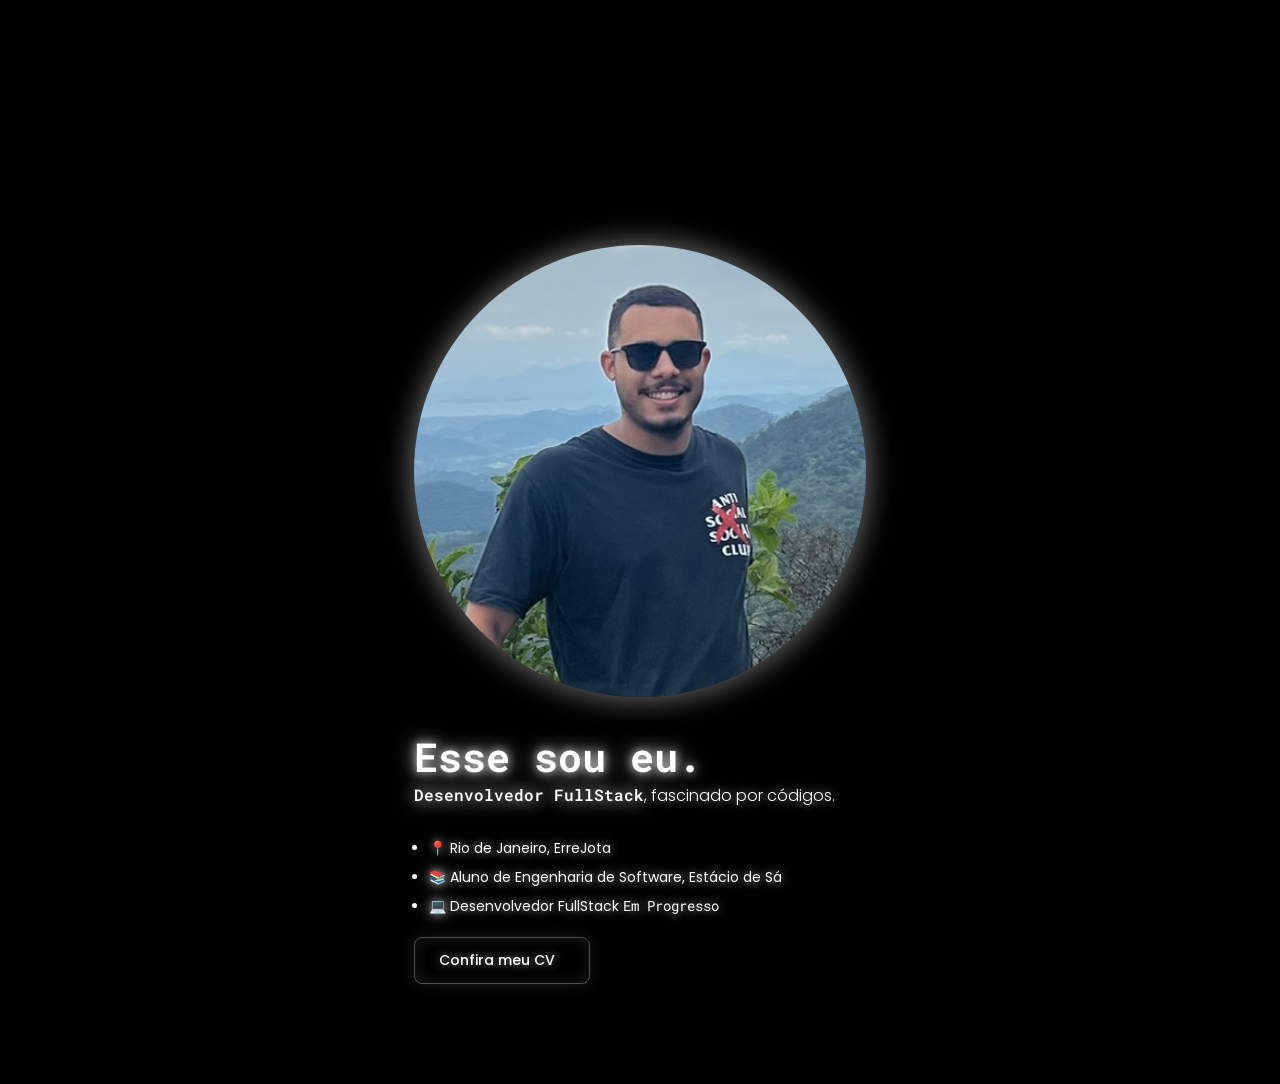
==== commit d9e98c88: "Add files via upload" ====
--- a/index.html
+++ b/index.html
@@ -401,6 +401,13 @@
                         <p>A maior parte da minha experiência com JavaScript foi através do curso da RocketSeat, nele,
                             pude lidar com diversos desafios que me fizeram concluir projetos complexos e ter um nível
                             intermediário nessa linguagem atualmente.</p>
+                    </div>
+                    <div data-aos="fade-right" data-aos-offset="450" data-aos-easing="ease-in-sine" class="card one">
+                        <ion-icon name="logo-nodejs"></ion-icon>
+                        <span>Node.js</span>
+                        <p>Node.js é uma plataforma de JavaScript que permite executar códigos JavaScript fora do
+                            navegador, permitindo criar aplicativos de rede e servidores. É amplamente utilizado para
+                            desenvolvimento backend e criação de APIs robustas.</p>
                     </div>
 
                     <div data-aos="fade-right" data-aos-offset="300" data-aos-easing="ease-in-sine" class="card two">
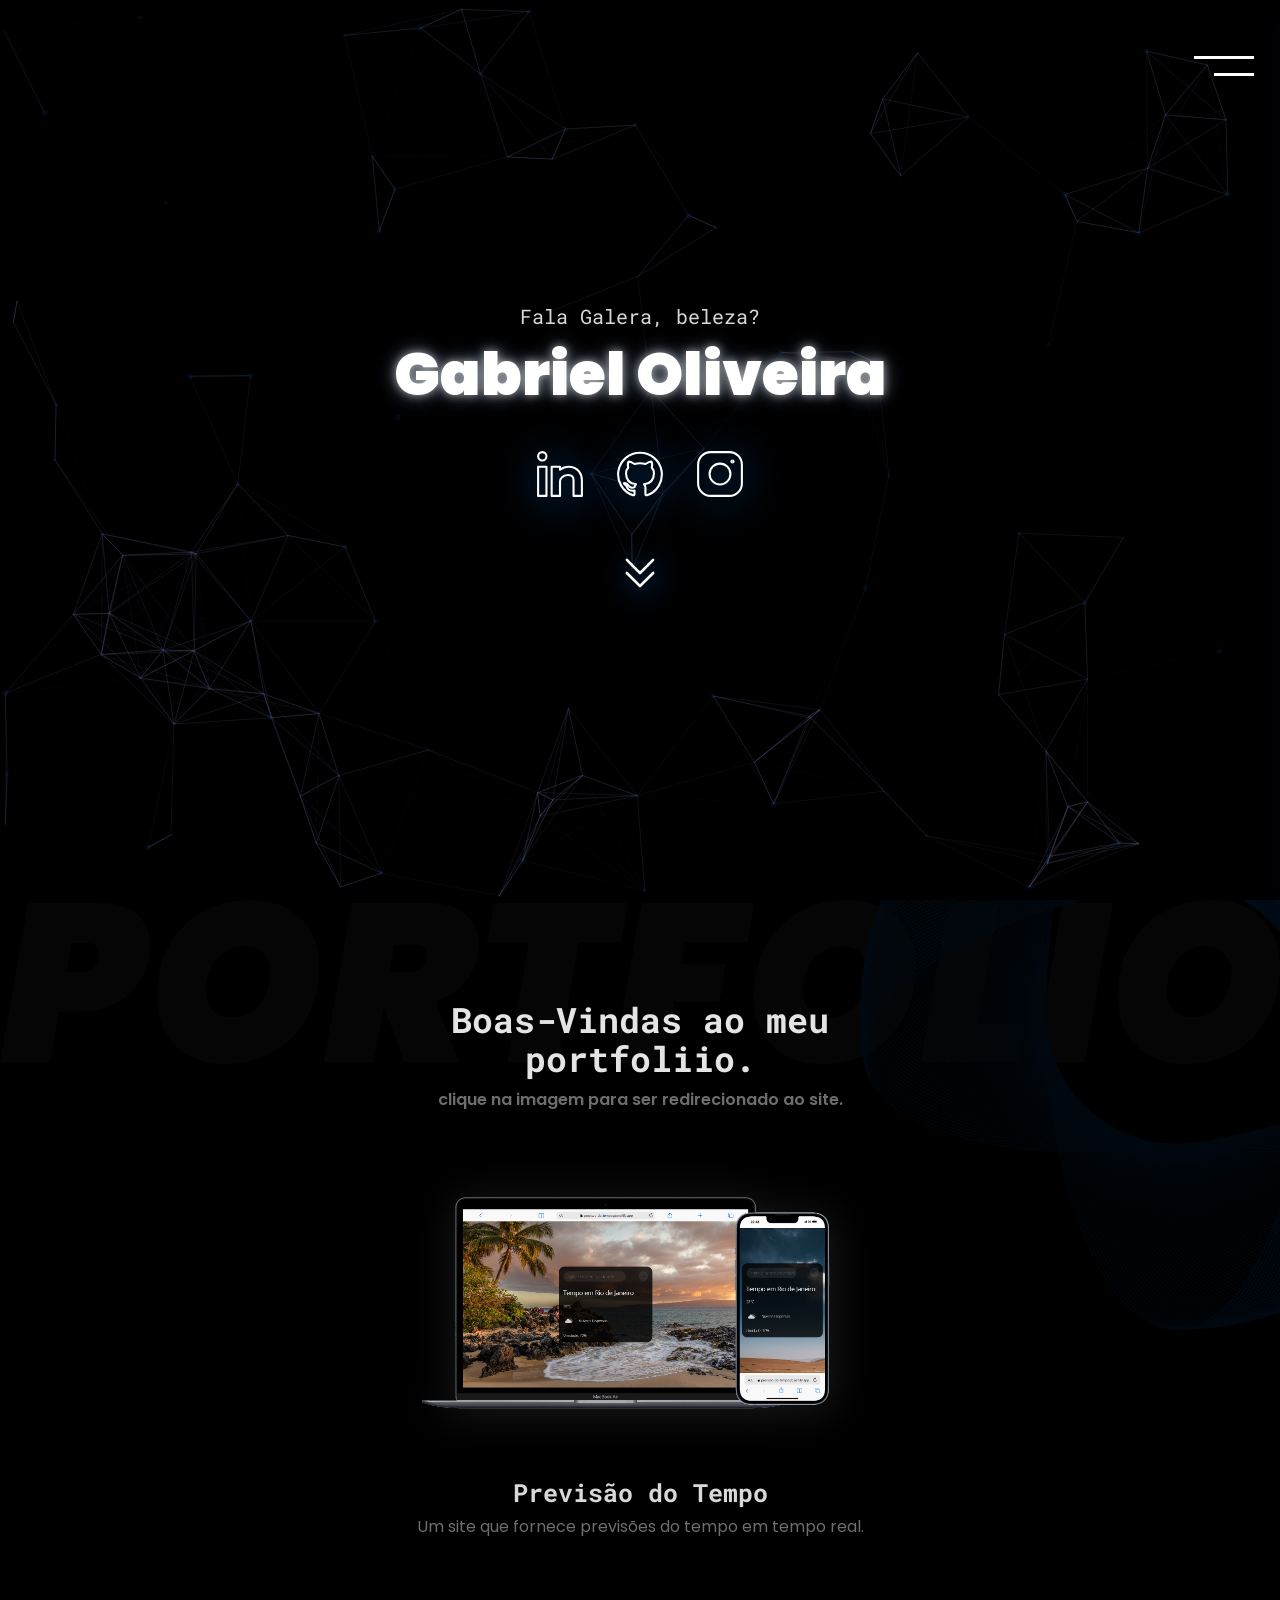
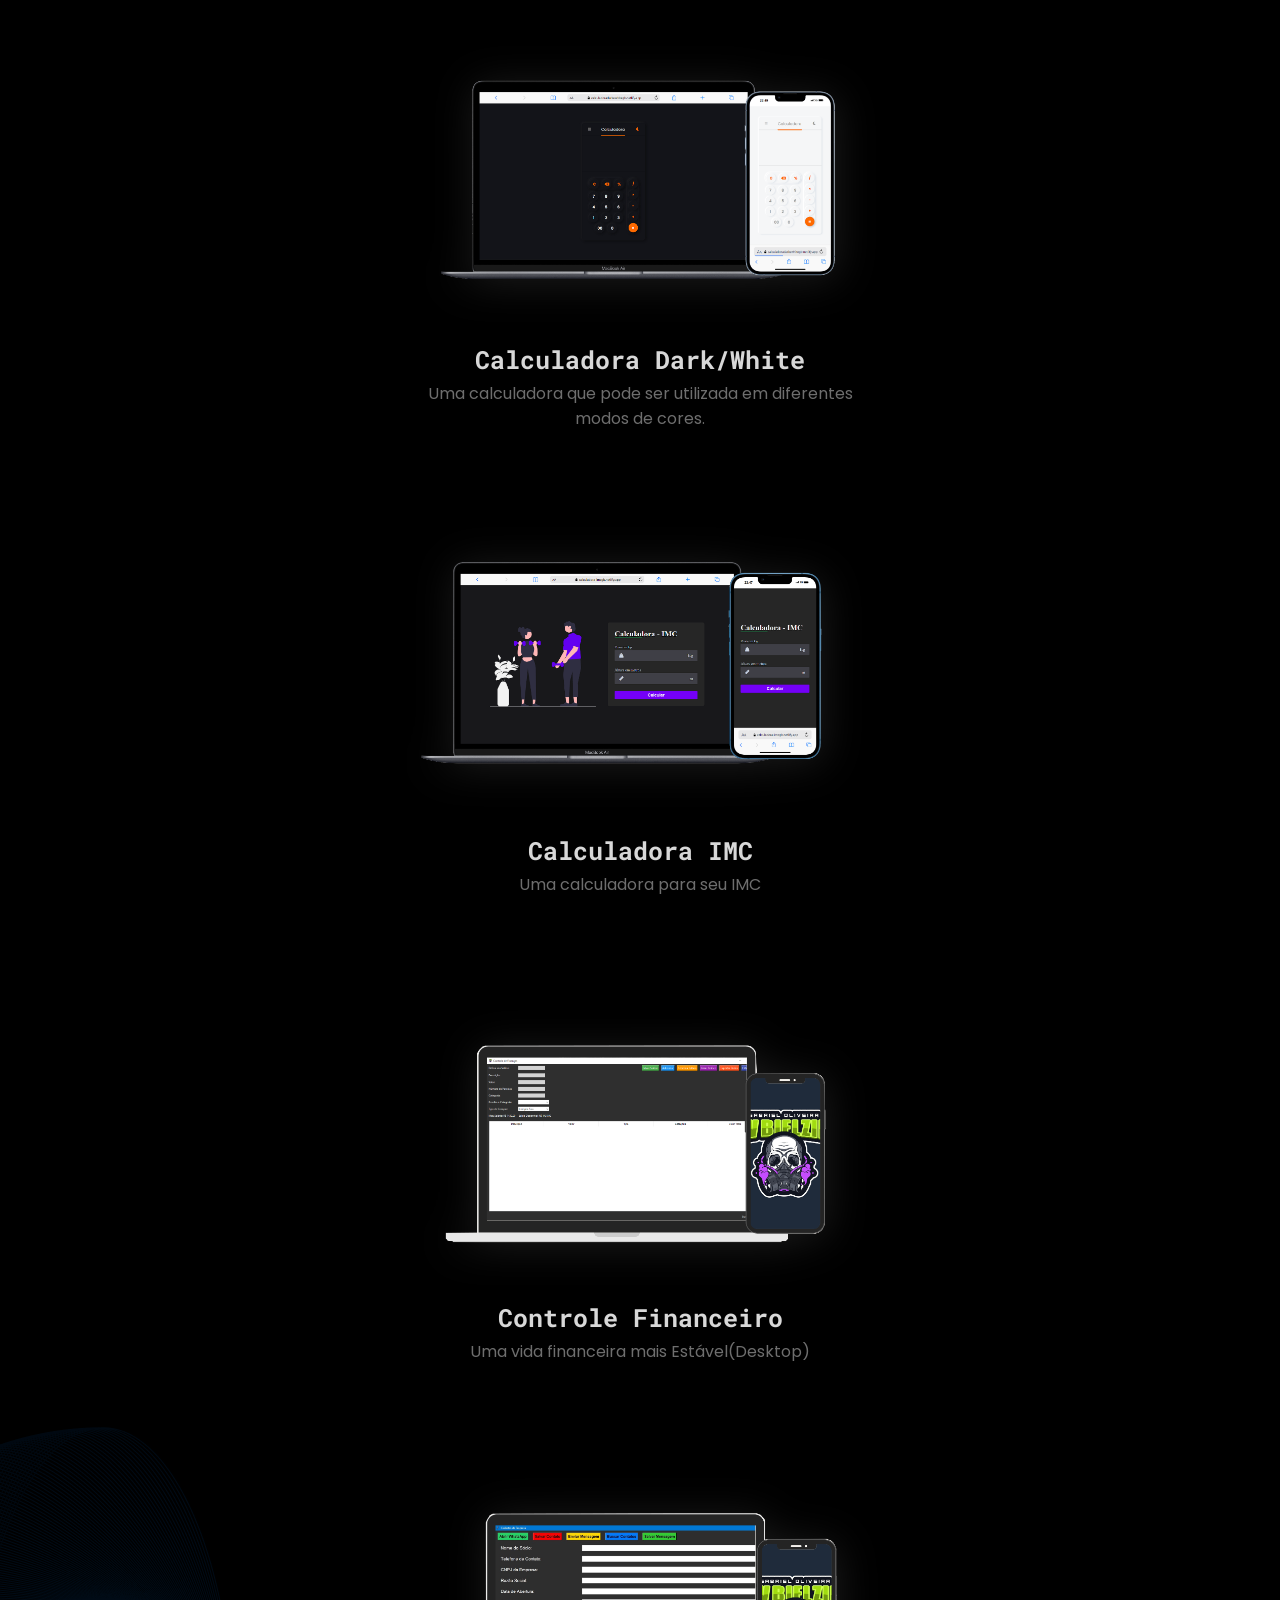
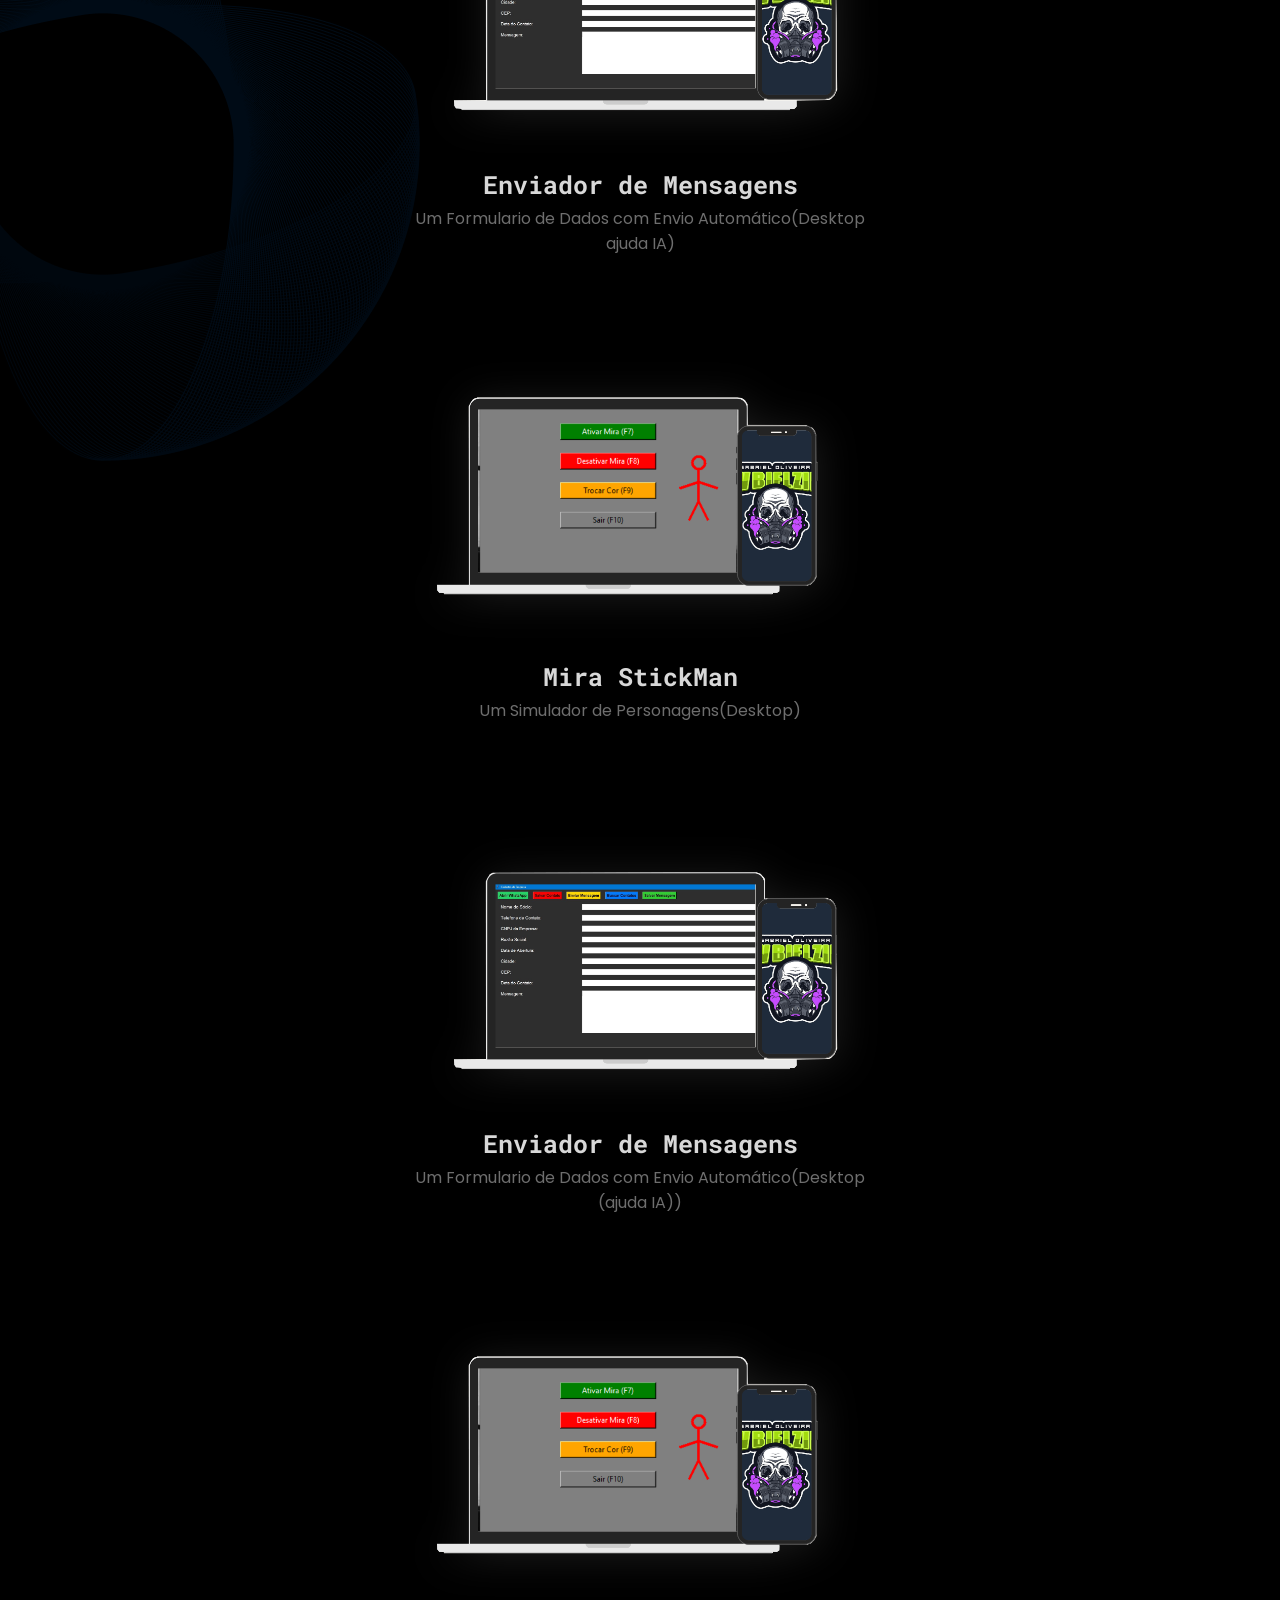
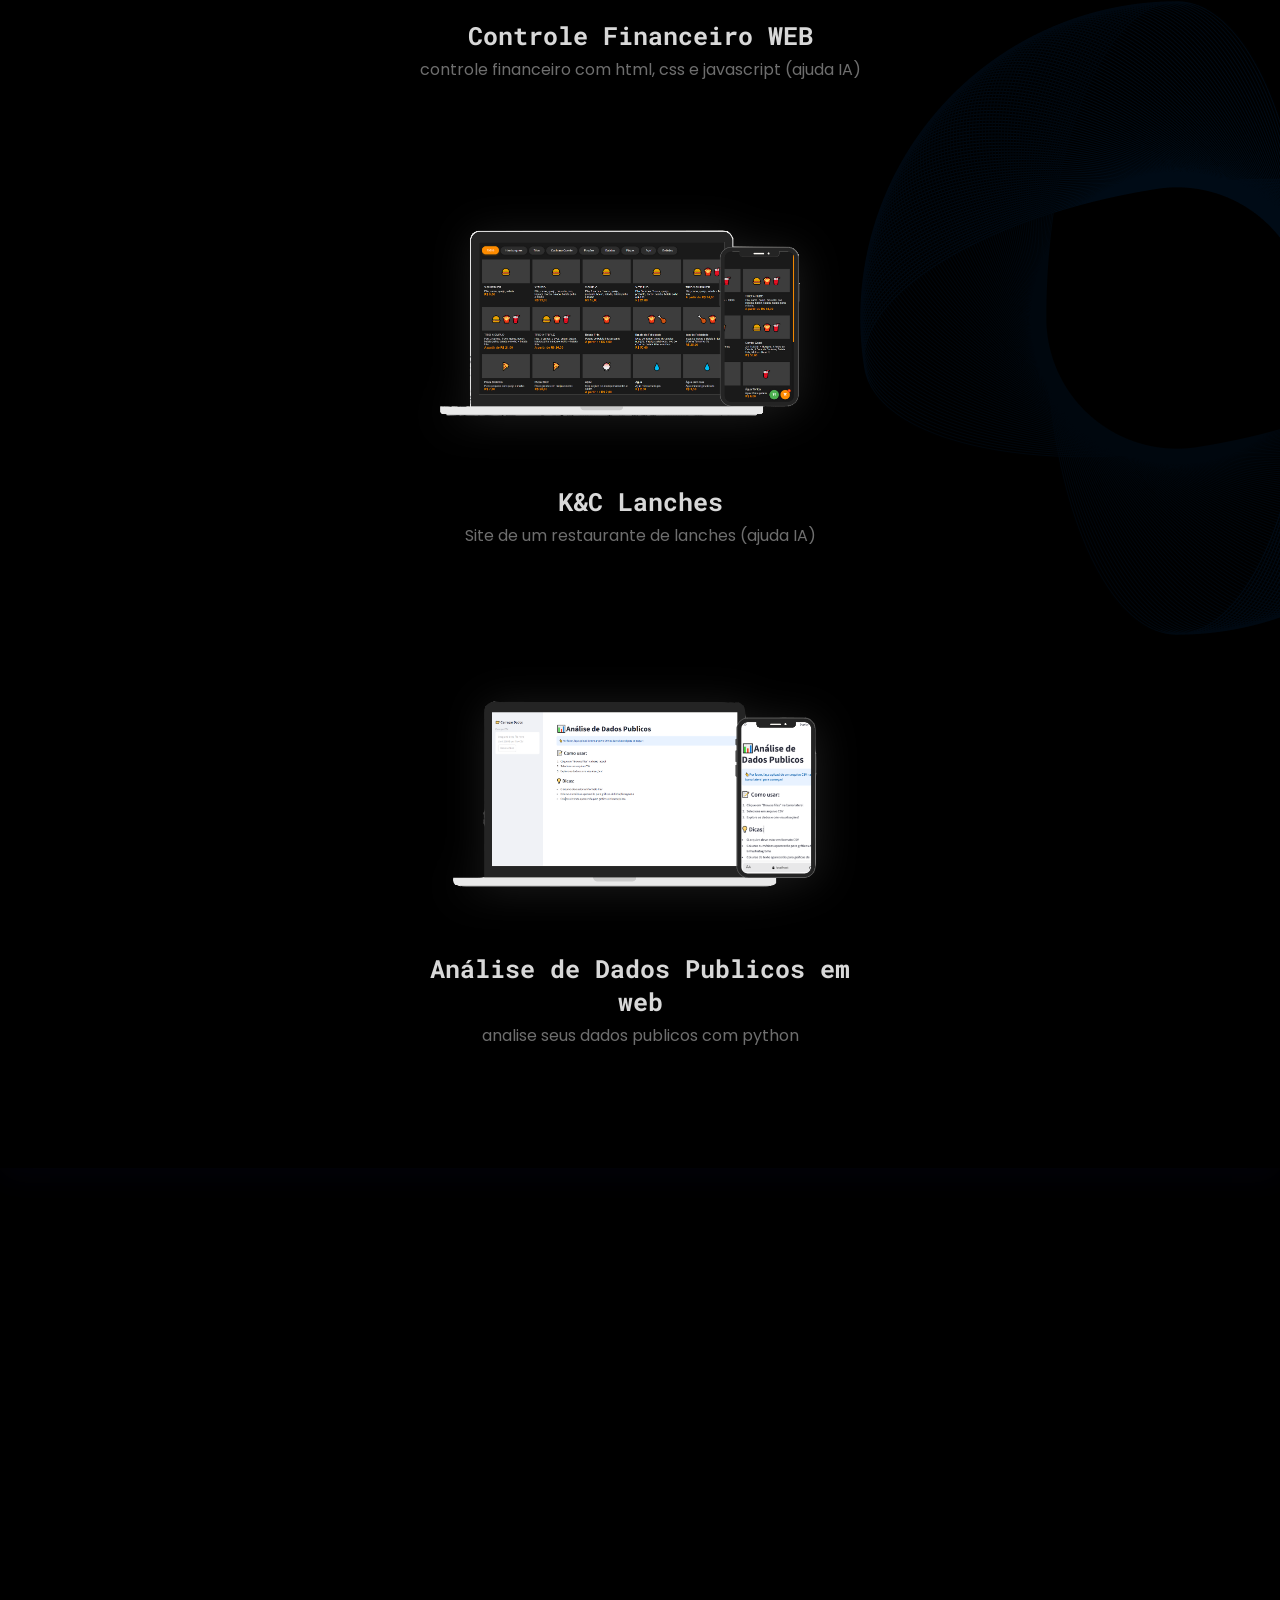
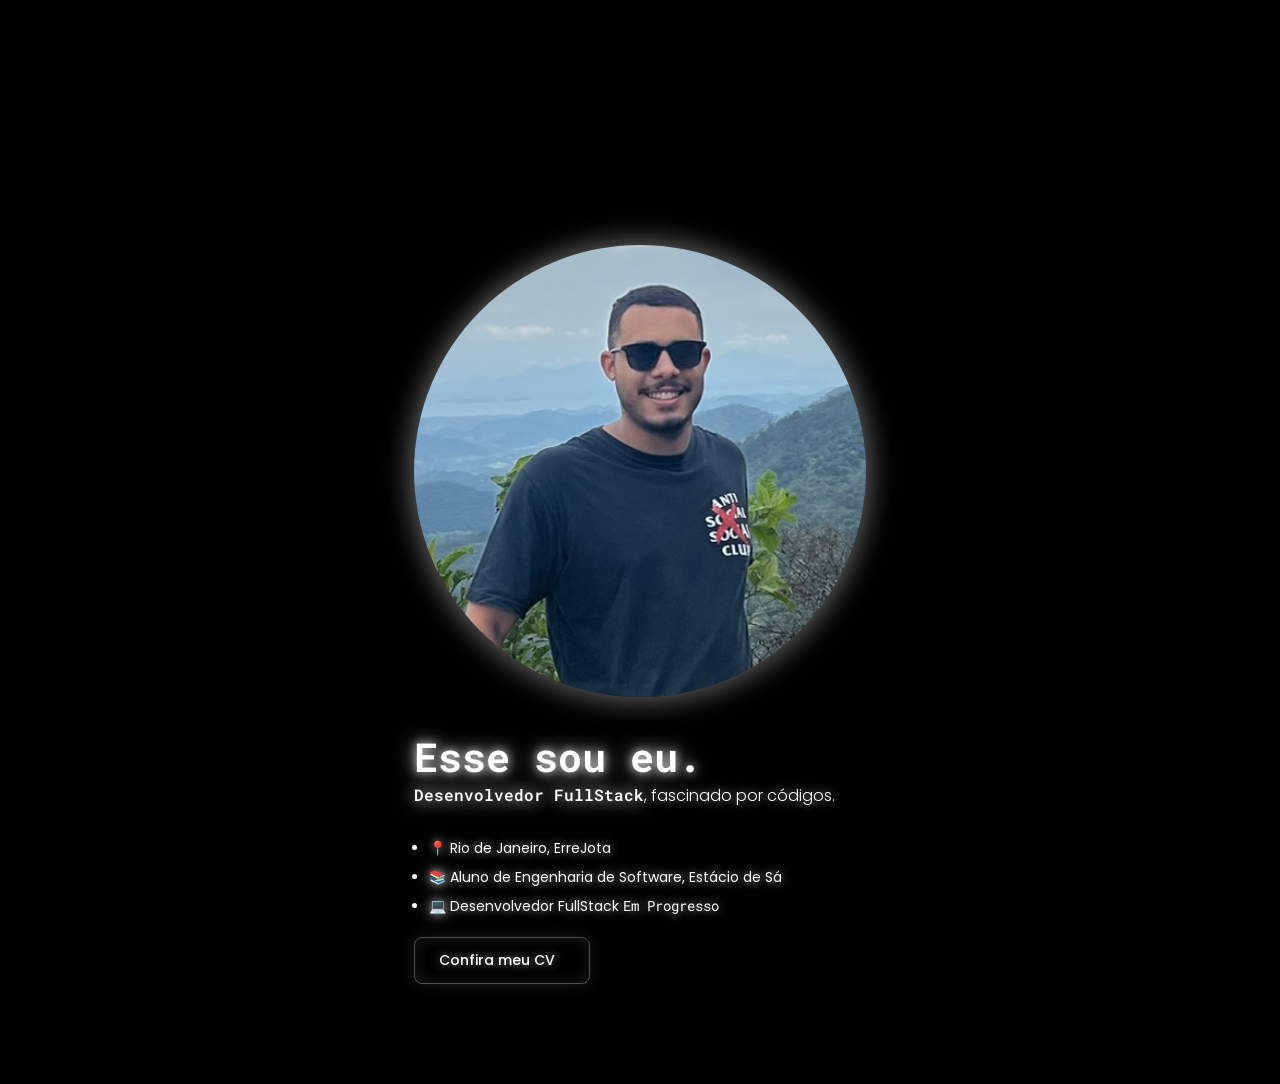
==== commit 69b50da4: "FIX" ====
--- a/index.html
+++ b/index.html
@@ -276,7 +276,7 @@
 
                     <div class="text">
                         <h3>Enviador de Mensagens</h3>
-                        <p>Um Formulario de Dados com Envio Automático(Desktop)</p>
+                        <p>Um Formulario de Dados com Envio Automático(Desktop ajuda IA)</p>
                     </div>
 
                     <div class="technologies">
@@ -313,7 +313,7 @@
 
                     <div class="text">
                         <h3>Enviador de Mensagens</h3>
-                        <p>Um Formulario de Dados com Envio Automático(Desktop)</p>
+                        <p>Um Formulario de Dados com Envio Automático(Desktop (ajuda IA))</p>
                     </div>
 
                     <div class="technologies">
@@ -332,7 +332,7 @@
 
                     <div class="text">
                         <h3>Controle Financeiro WEB</h3>
-                        <p>controle financeiro com html, css e javascript</p>
+                        <p>controle financeiro com html, css e javascript (ajuda IA)</p>
                     </div>
 
                     <div class="technologies">
@@ -352,7 +352,7 @@
 
                     <div class="text">
                         <h3>K&C Lanches</h3>
-                        <p>Site de um restaurante de lanches</p>
+                        <p>Site de um restaurante de lanches (ajuda IA)</p>
                     </div>
 
                     <div class="technologies">
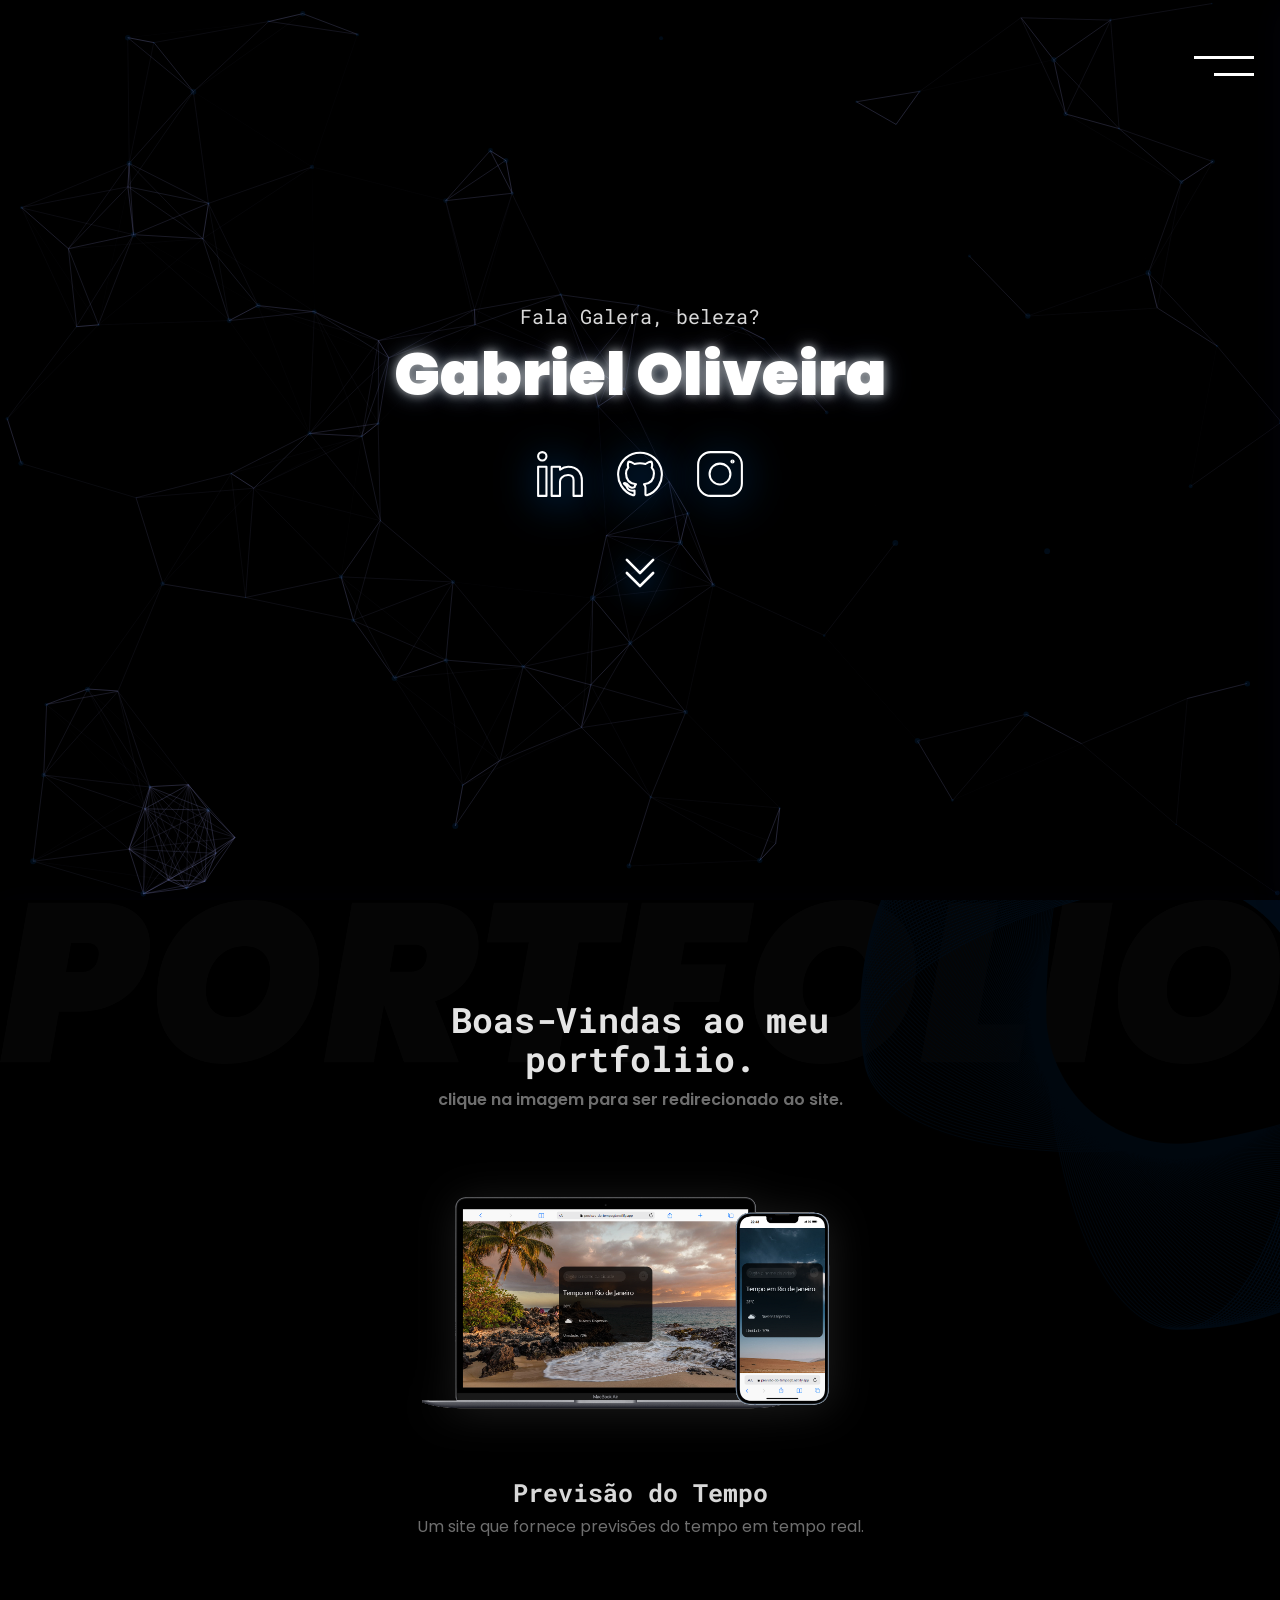
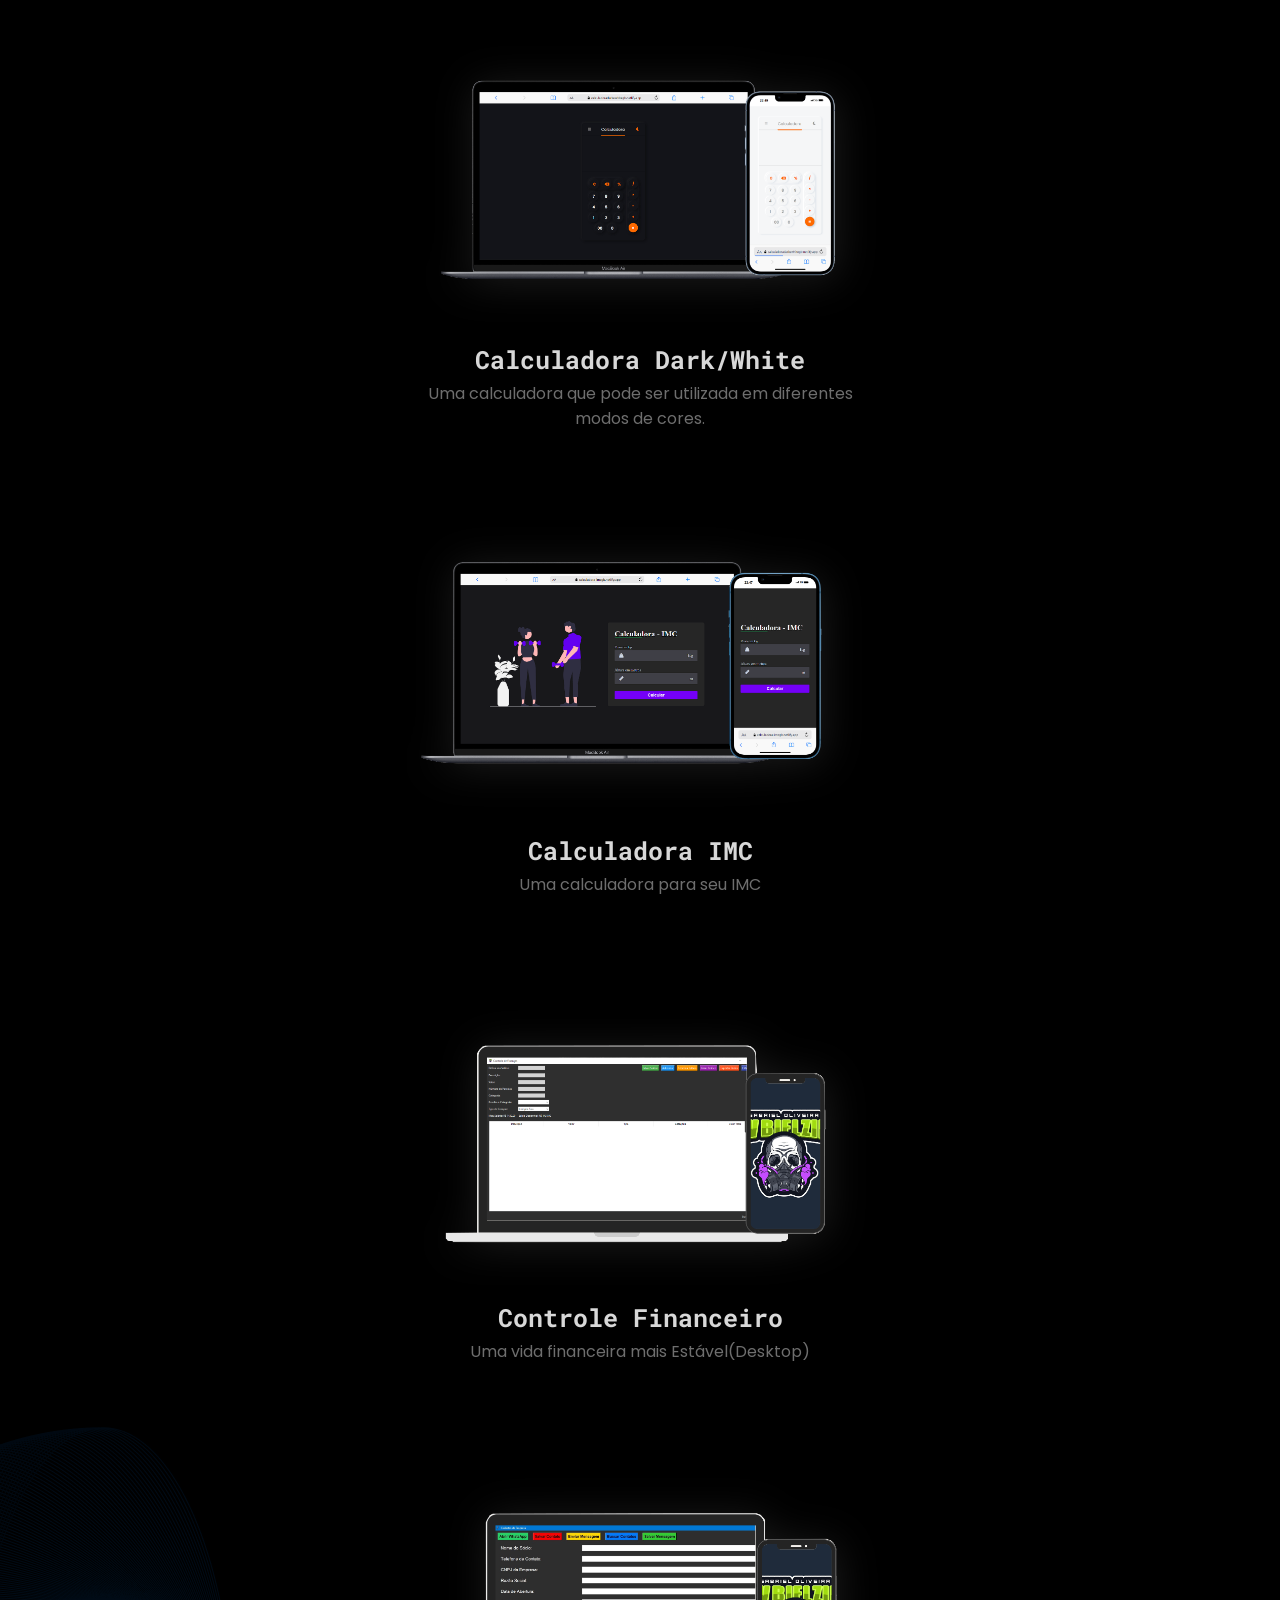
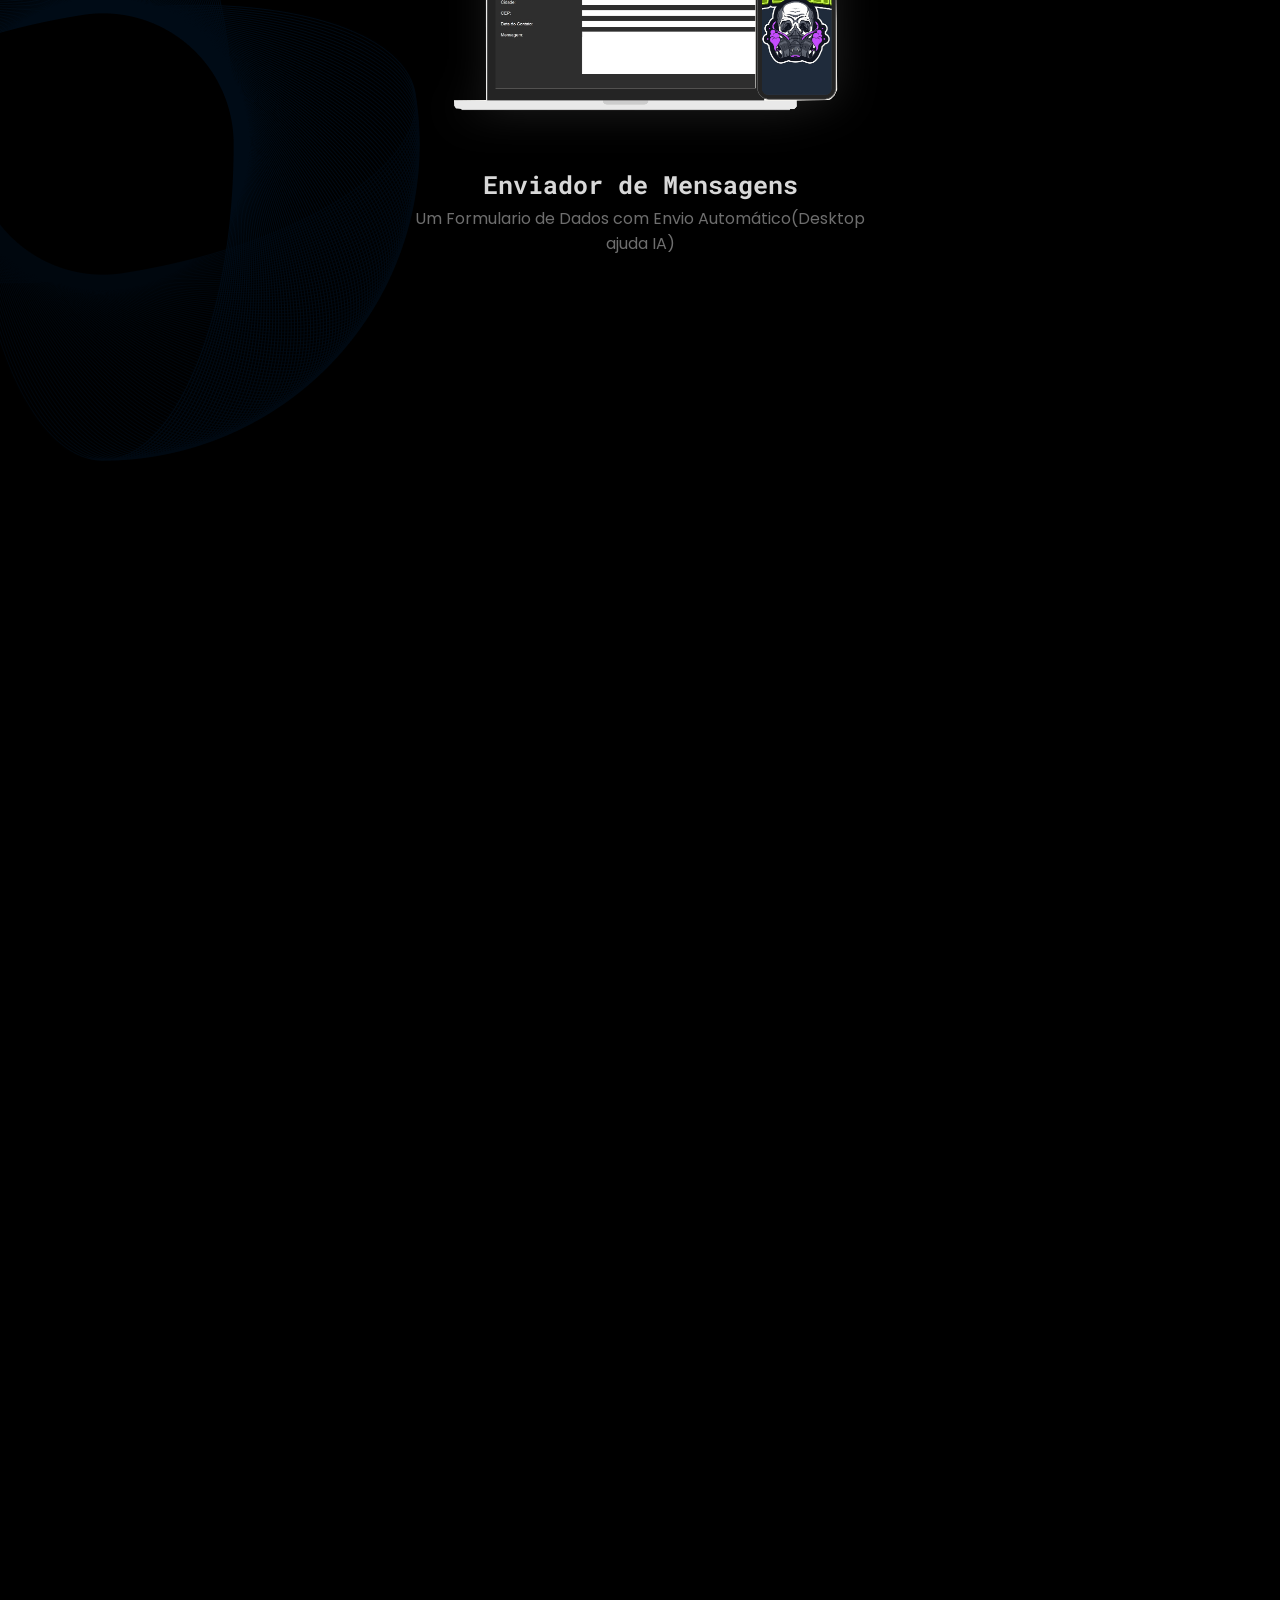
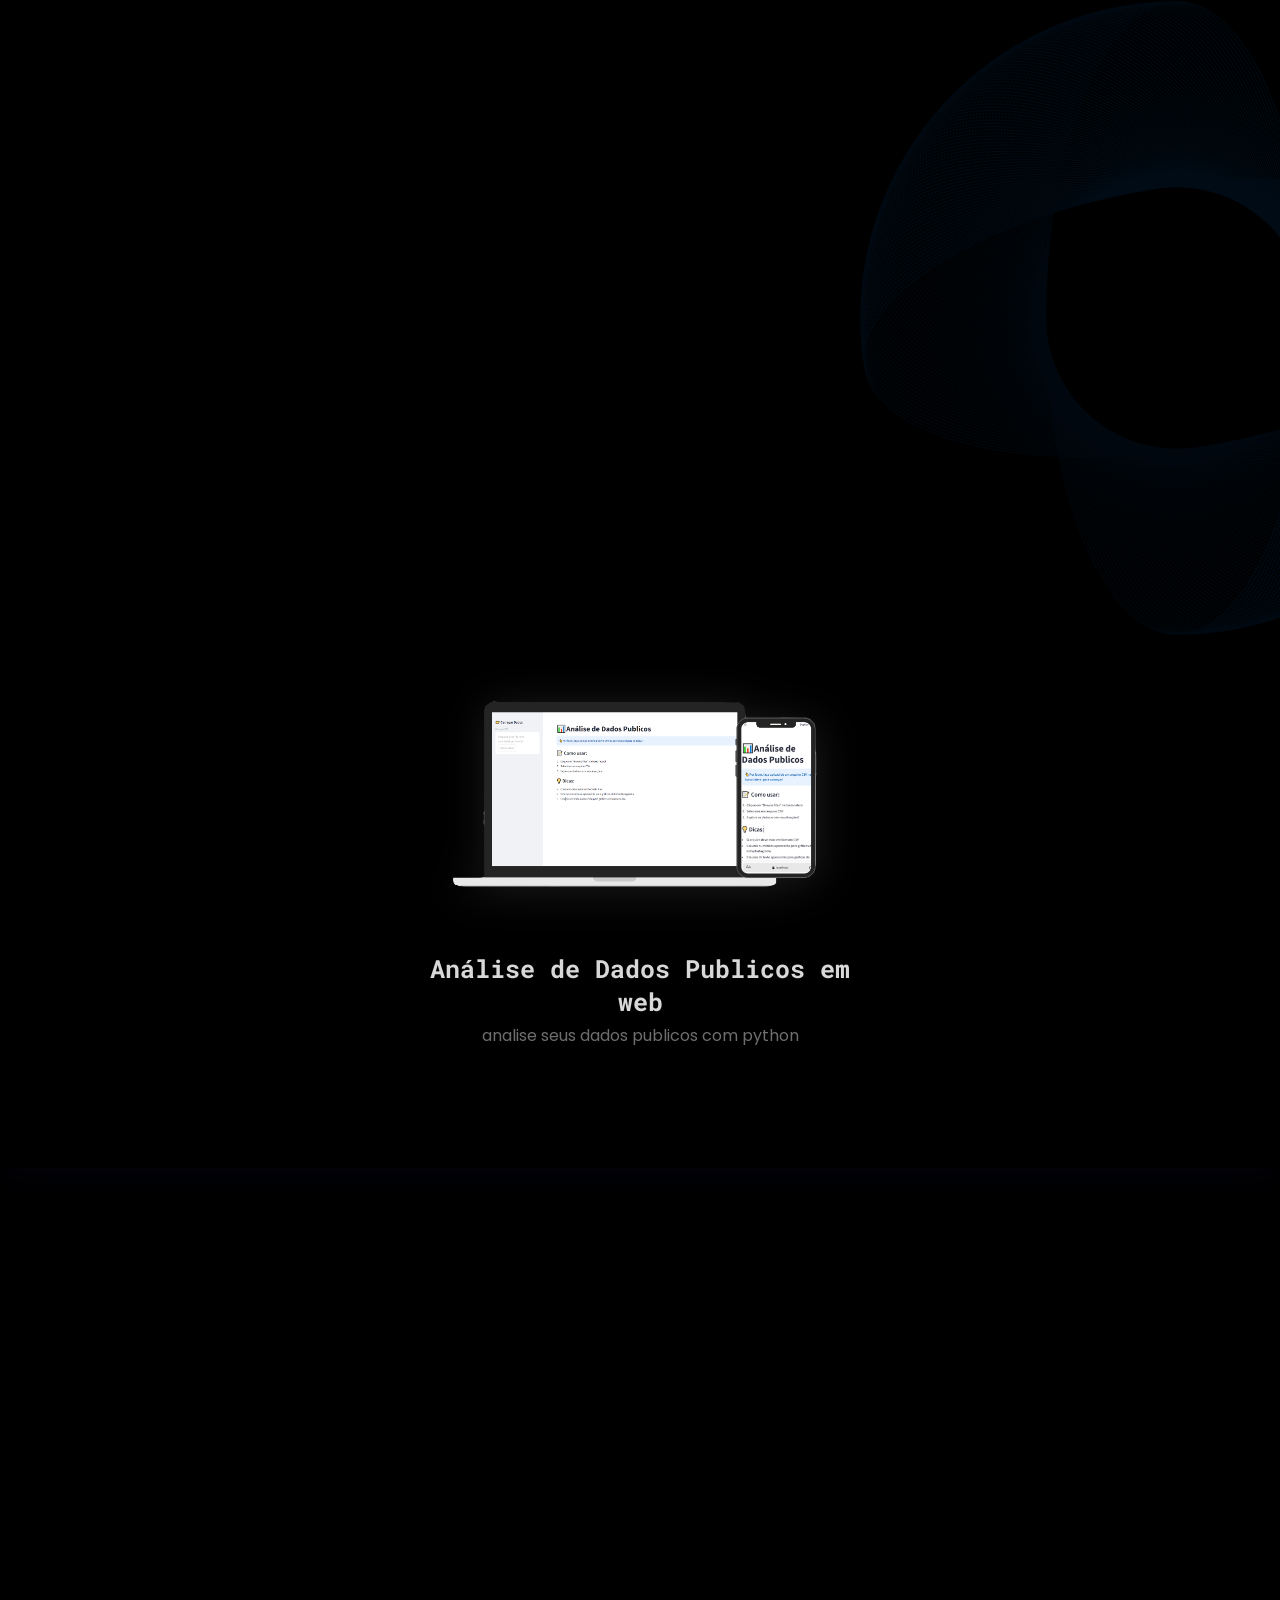
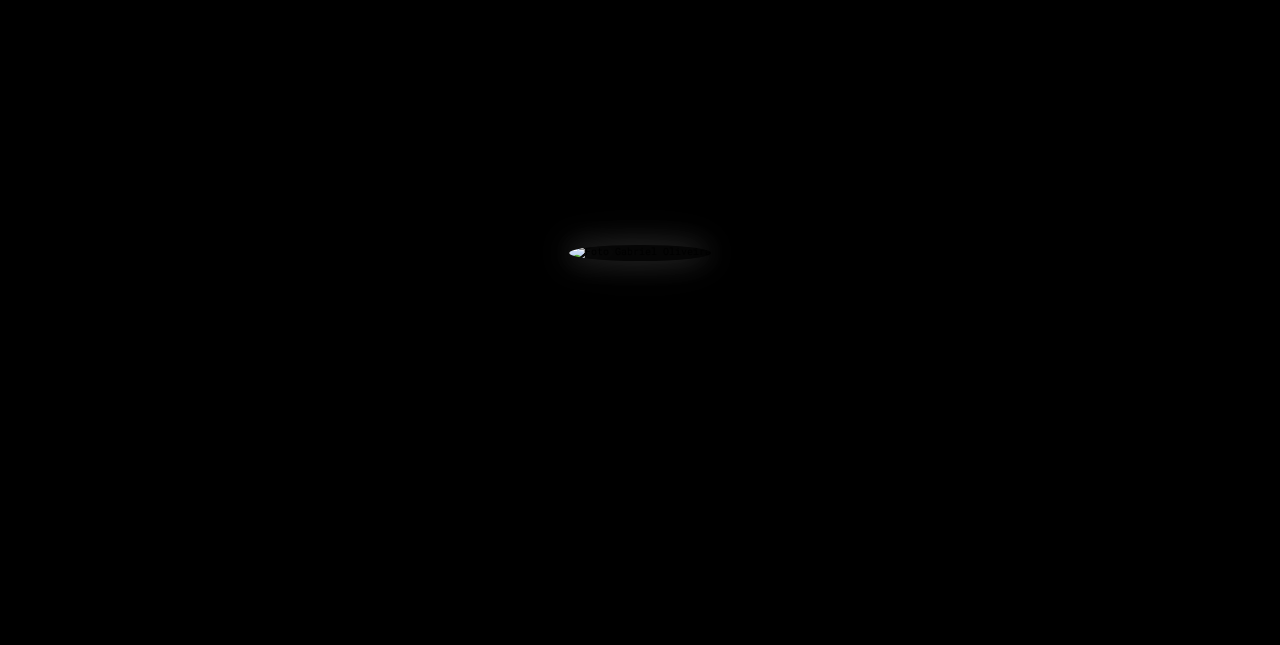
==== commit 79bbde95: "new photo" ====
--- a/index.html
+++ b/index.html
@@ -452,7 +452,7 @@
     <section id="sobre">
         <div class="wrapper">
             <div data-aos="fade-up-right" class="image">
-                <img src="./assets/foto gabriel oliveira.JPEG" alt="Foto Gabriel Oliveira">
+                <img src="./assets/foto gabriel oliveira2.JPEG" alt="Foto Gabriel Oliveira">
             </div>
             <div class="content">
                 <header>
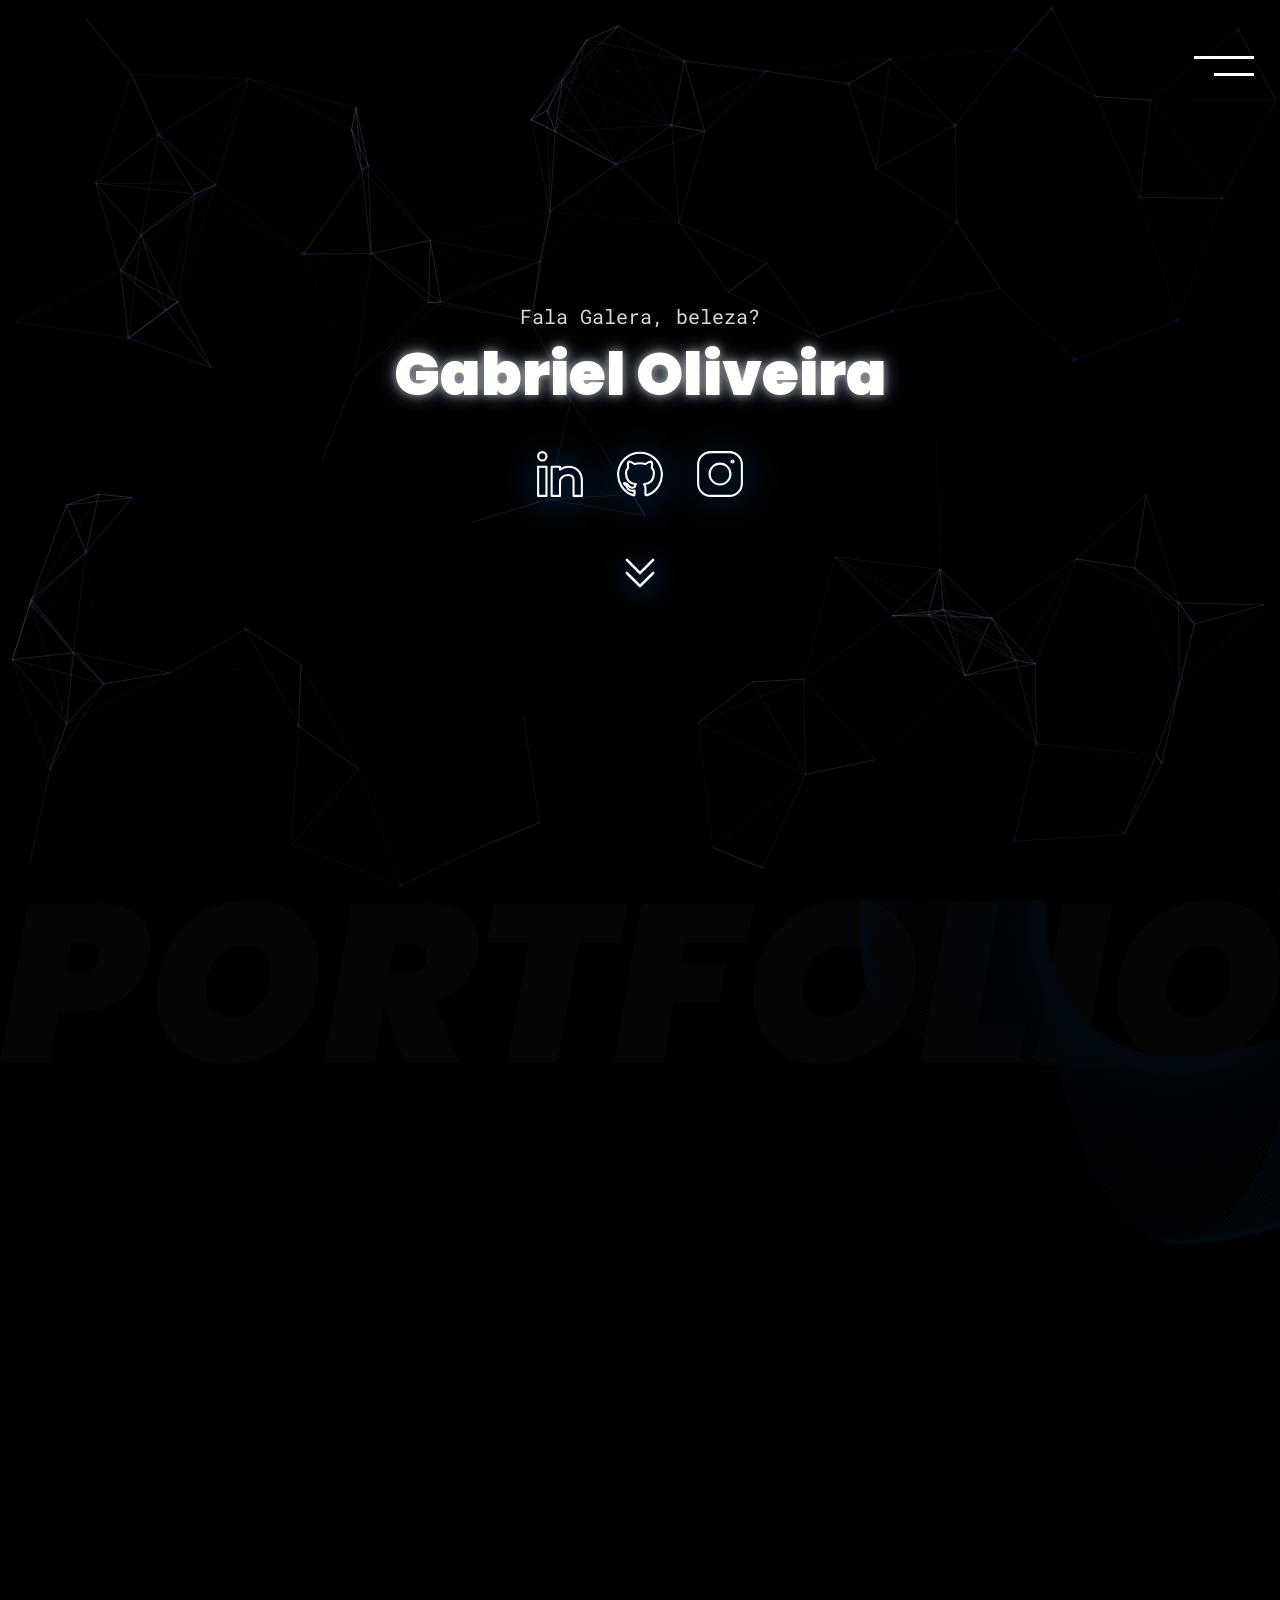
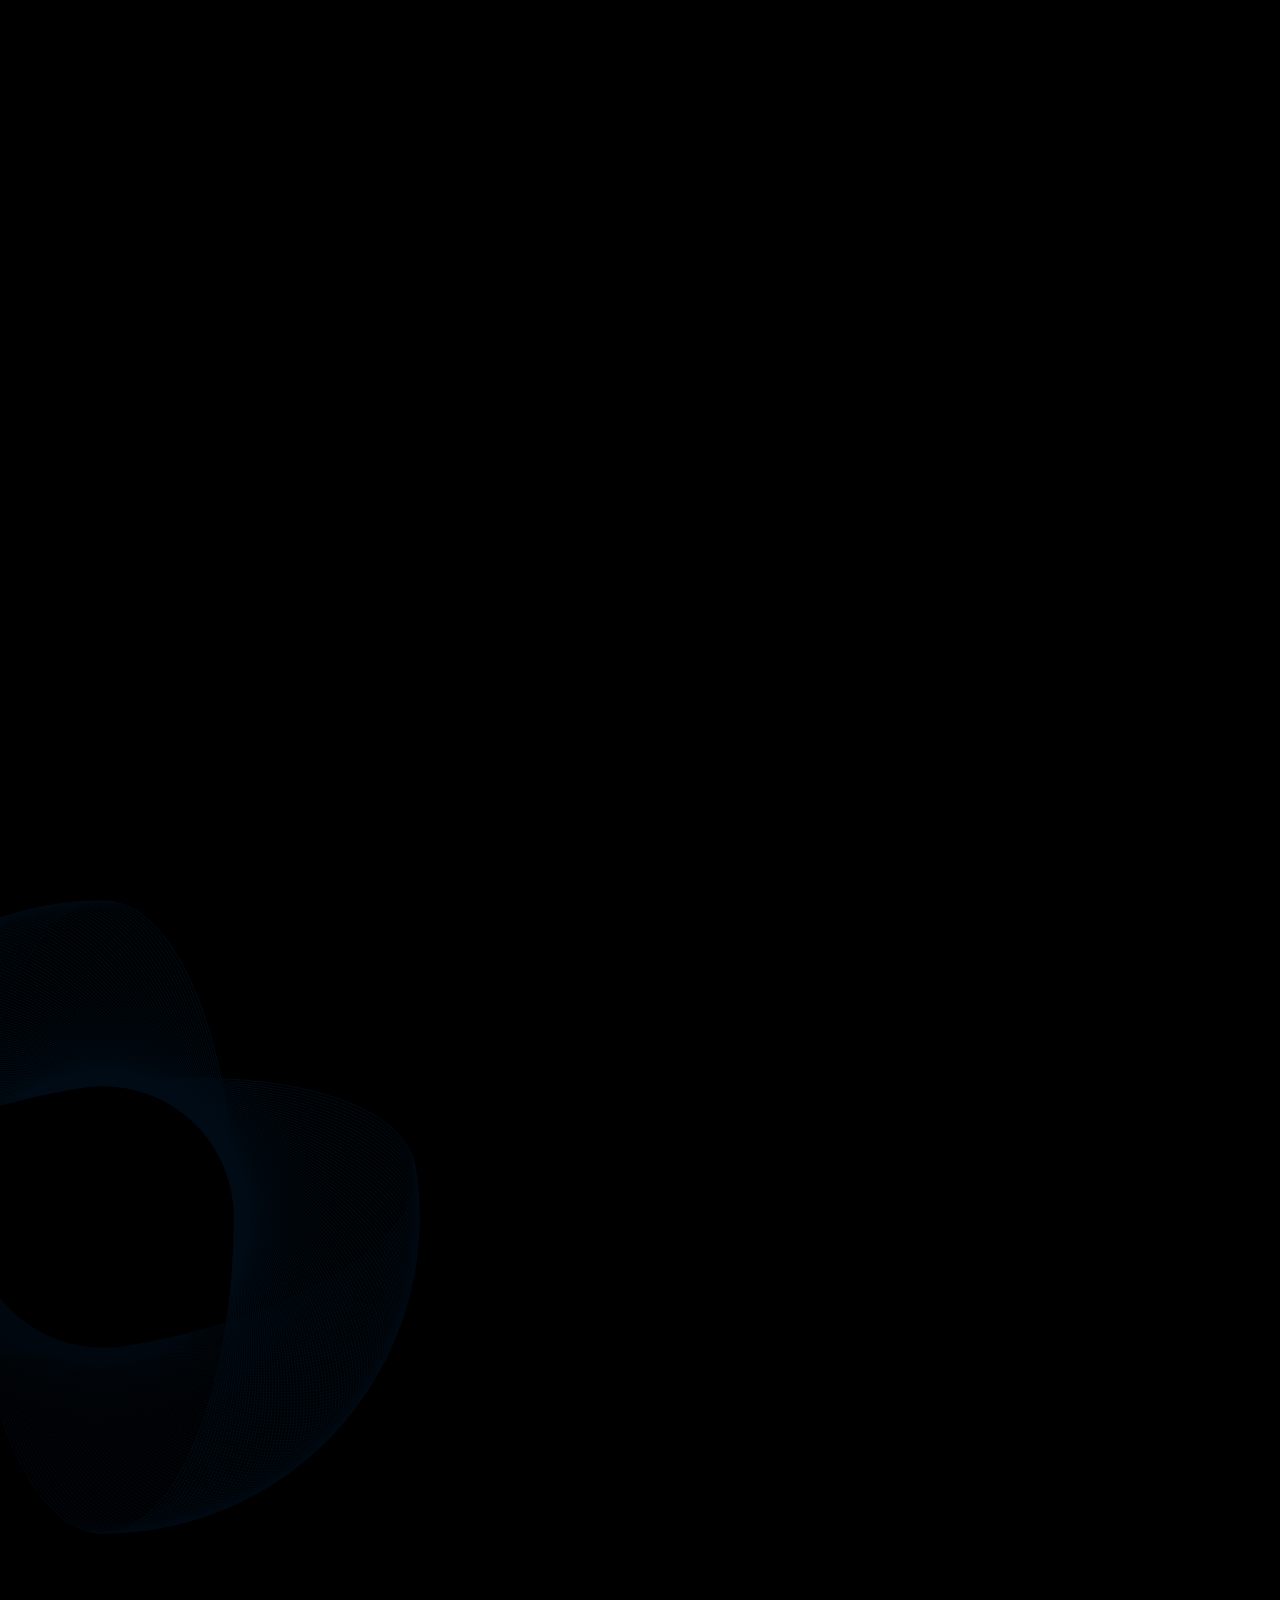
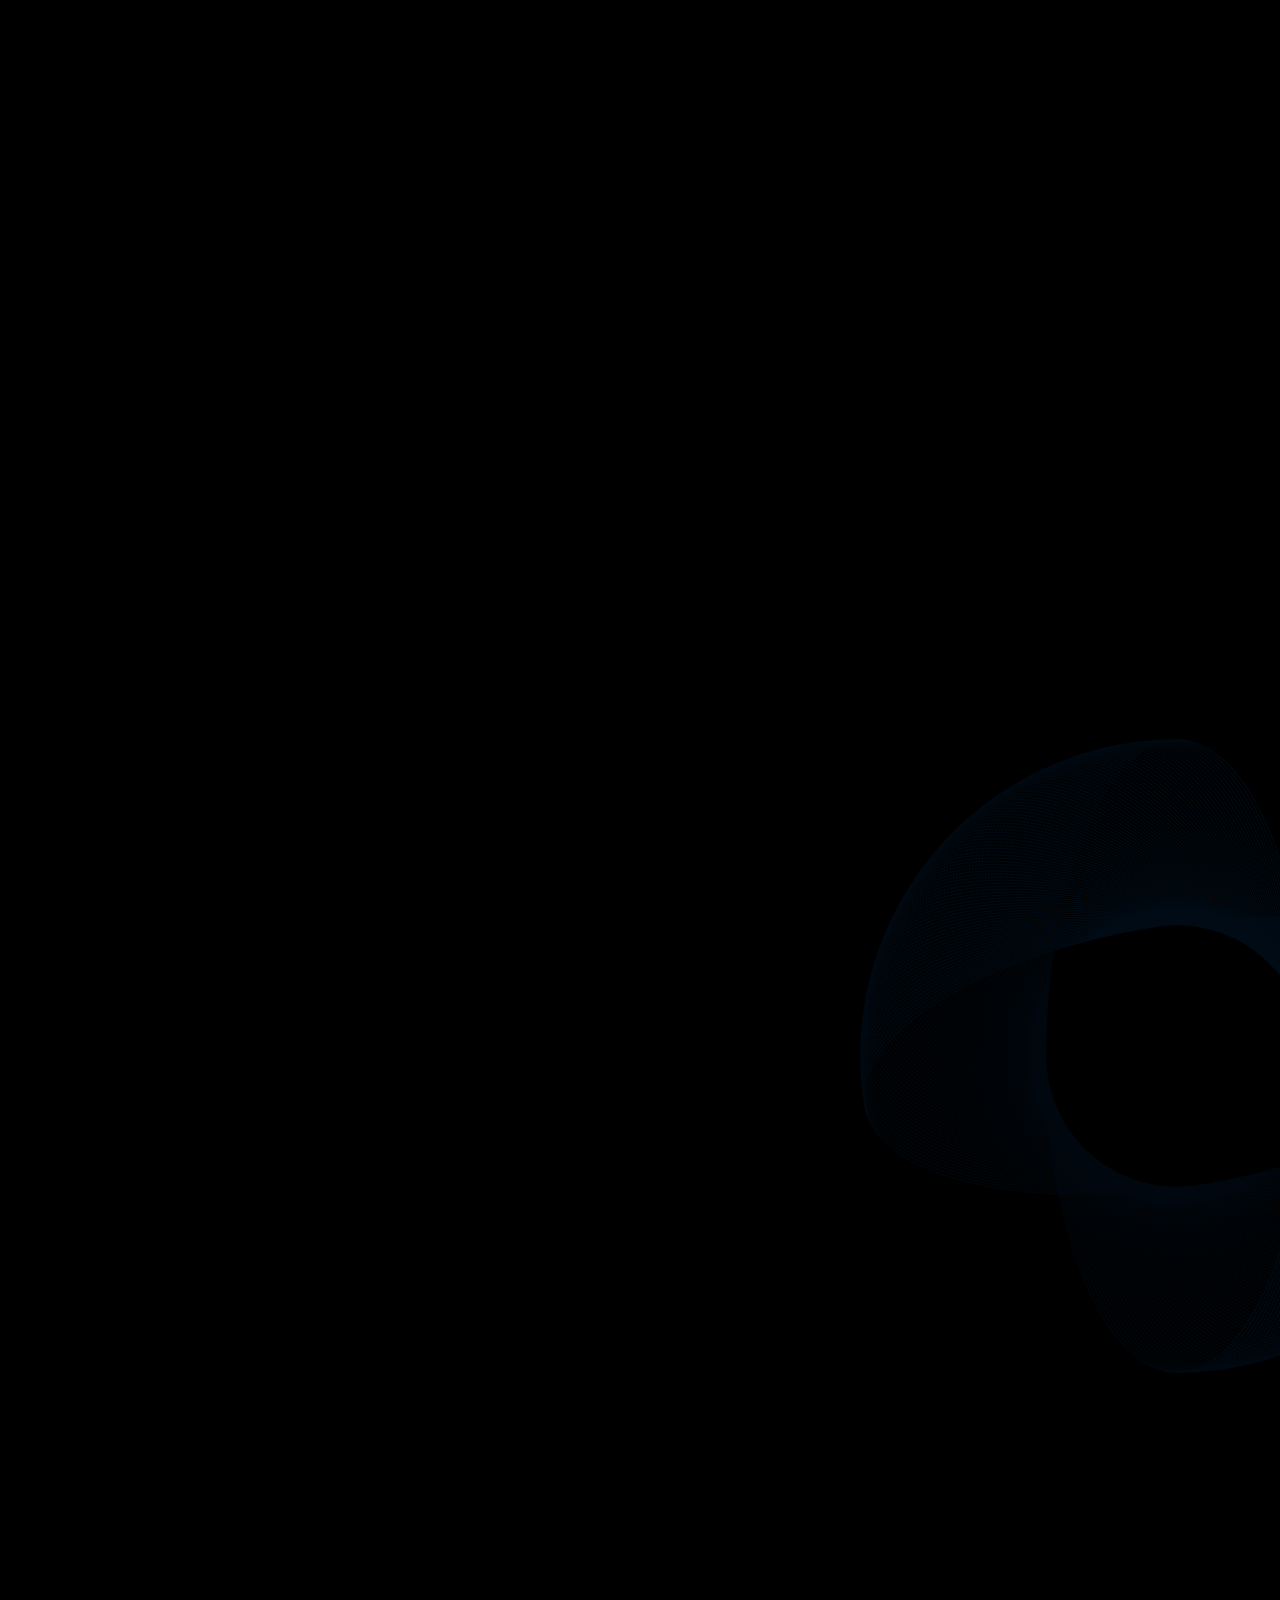
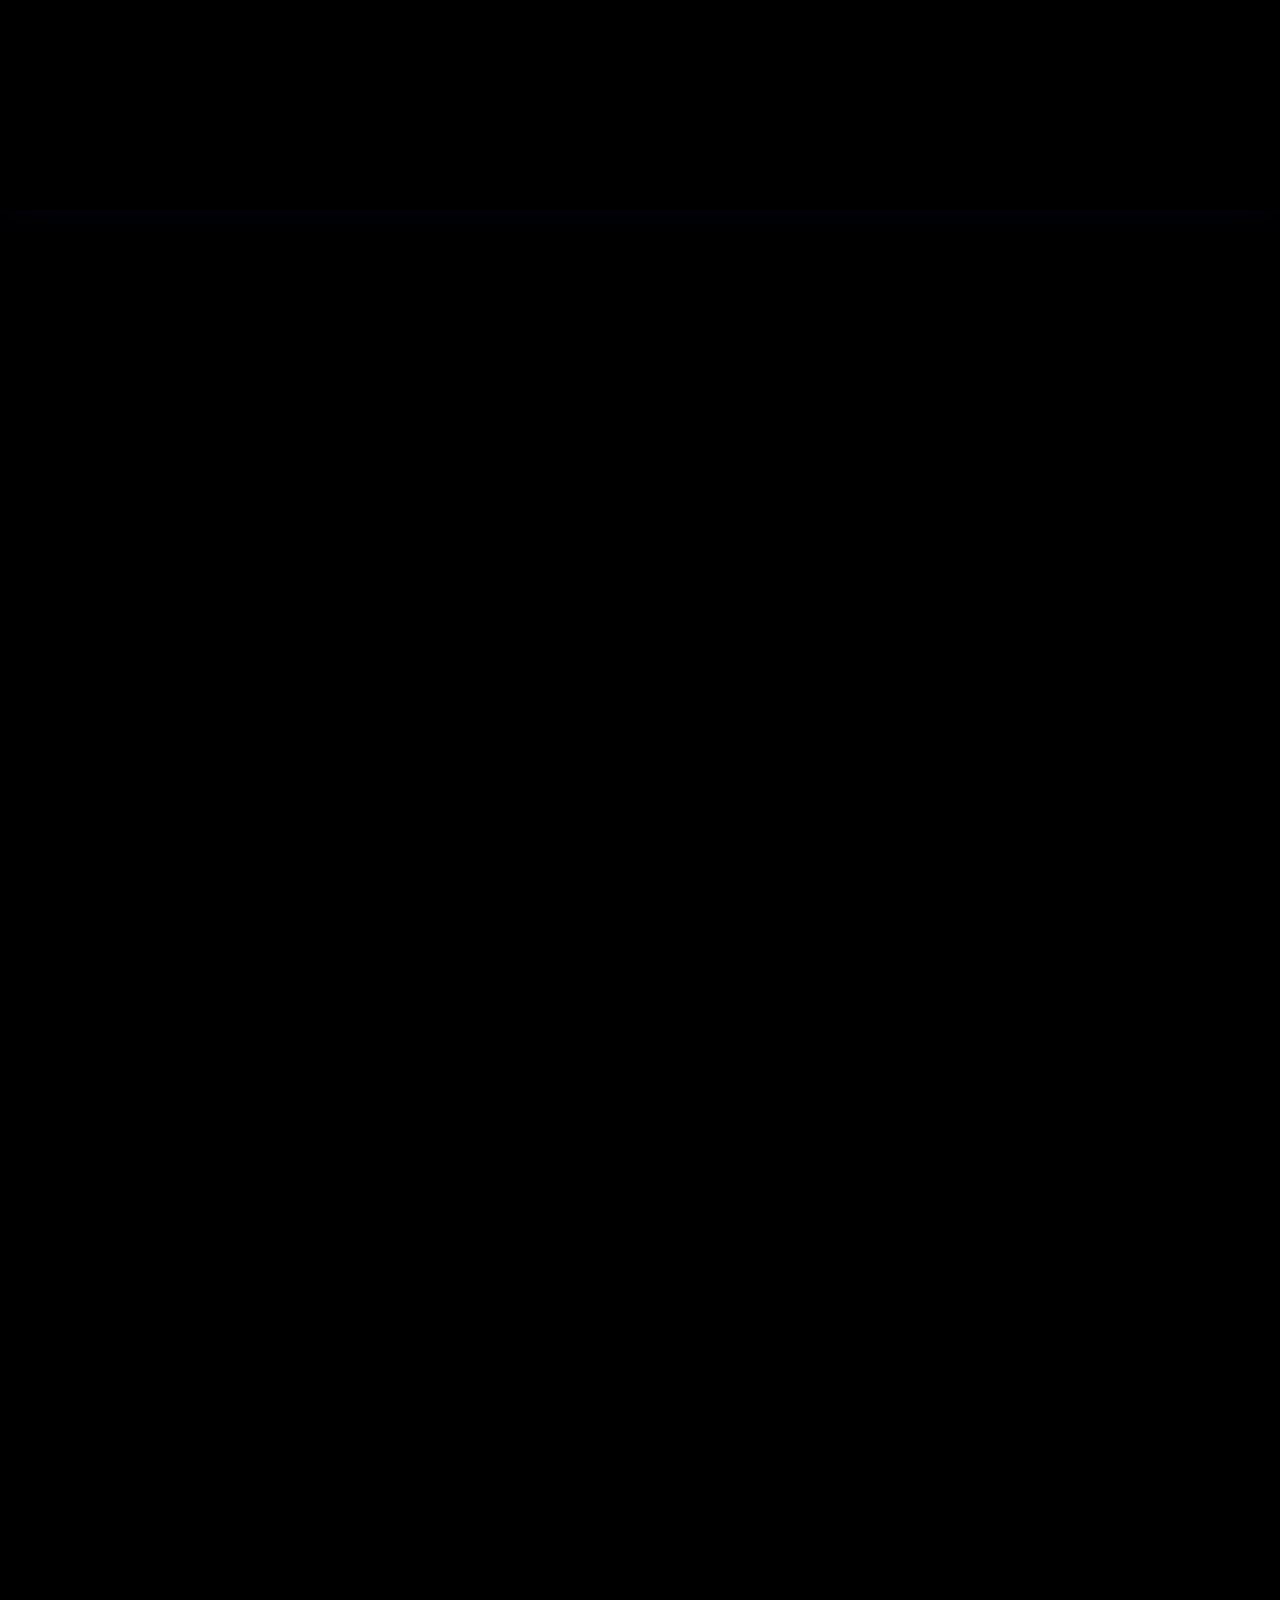
==== commit b81d7932: "corrigindo duplicaçoes" ====
--- a/index.html
+++ b/index.html
@@ -257,7 +257,7 @@
 
                     <div class="text">
                         <h3>Controle Financeiro</h3>
-                        <p>Uma vida financeira mais Estável(Desktop)</p>
+                        <p>Uma vida financeira mais Estável(Desktop com ajuda IA)</p>
                     </div>
 
                     <div class="technologies">
@@ -295,7 +295,7 @@
 
                     <div class="text">
                         <h3>Mira StickMan</h3>
-                        <p>Um Simulador de Personagens(Desktop)</p>
+                        <p>Um Simulador de Personagens(Desktop com ajuda IA)</p>
                     </div>
 
                     <div class="technologies">
@@ -304,61 +304,27 @@
                     </div>
                 </div>
 
-                <div data-aos="fade-up-left" class="card left">
-                    <div class="image">
-                        <a target="_blank" href="#">
-                            <img src="./assets/Mockups/enviador-de-mensagens.png" alt="gb">
-                        </a>
-                    </div>
-
-                    <div class="text">
-                        <h3>Enviador de Mensagens</h3>
-                        <p>Um Formulario de Dados com Envio Automático(Desktop (ajuda IA))</p>
-                    </div>
-
-                    <div class="technologies">
-                        <ion-icon name="logo-python"></ion-icon>
-
-                    </div>
-                </div>
+
 
 
                 <div data-aos="fade-up-left" class="card left">
                     <div class="image">
                         <a target="_blank" href="https://controle-financeiro-html.vercel.app/">
-                            <img src="./assets/Mockups/mira-stickman.png" alt="gb">
-                        </a>
-                    </div>
-
-                    <div class="text">
-                        <h3>Controle Financeiro WEB</h3>
-                        <p>controle financeiro com html, css e javascript (ajuda IA)</p>
+                            <img src="./assets/Mockups/kc.png" alt="gb">
+                        </a>
+                    </div>
+
+
+
+                    <div class="text">
+                        <h3>K&C Lanches</h3>
+                        <p>Site de um restaurante de lanches</p>
                     </div>
 
                     <div class="technologies">
                         <ion-icon name="logo-javascript"></ion-icon>
                         <ion-icon name="logo-html5"></ion-icon>
                         <ion-icon name="logo-css3"></ion-icon>
-
-                    </div>
-                </div>
-
-                <div data-aos="fade-up-left" class="card left">
-                    <div class="image">
-                        <a target="_blank" href="https://kclanchees.netlify.app/">
-                            <img src="./assets/Mockups/kc.png" alt="gb">
-                        </a>
-                    </div>
-
-                    <div class="text">
-                        <h3>K&C Lanches</h3>
-                        <p>Site de um restaurante de lanches (ajuda IA)</p>
-                    </div>
-
-                    <div class="technologies">
-                        <ion-icon name="logo-javascript"></ion-icon>
-                        <ion-icon name="logo-html5"></ion-icon>
-                        <ion-icon name="logo-css3"></ion-icon>
                     </div>
 
                 </div>
@@ -372,7 +338,7 @@
 
                     <div class="text">
                         <h3>Análise de Dados Publicos em web</h3>
-                        <p>analise seus dados publicos com python</p>
+                        <p>Analise seus dados publicos com python</p>
                     </div>
 
                     <div class="technologies">
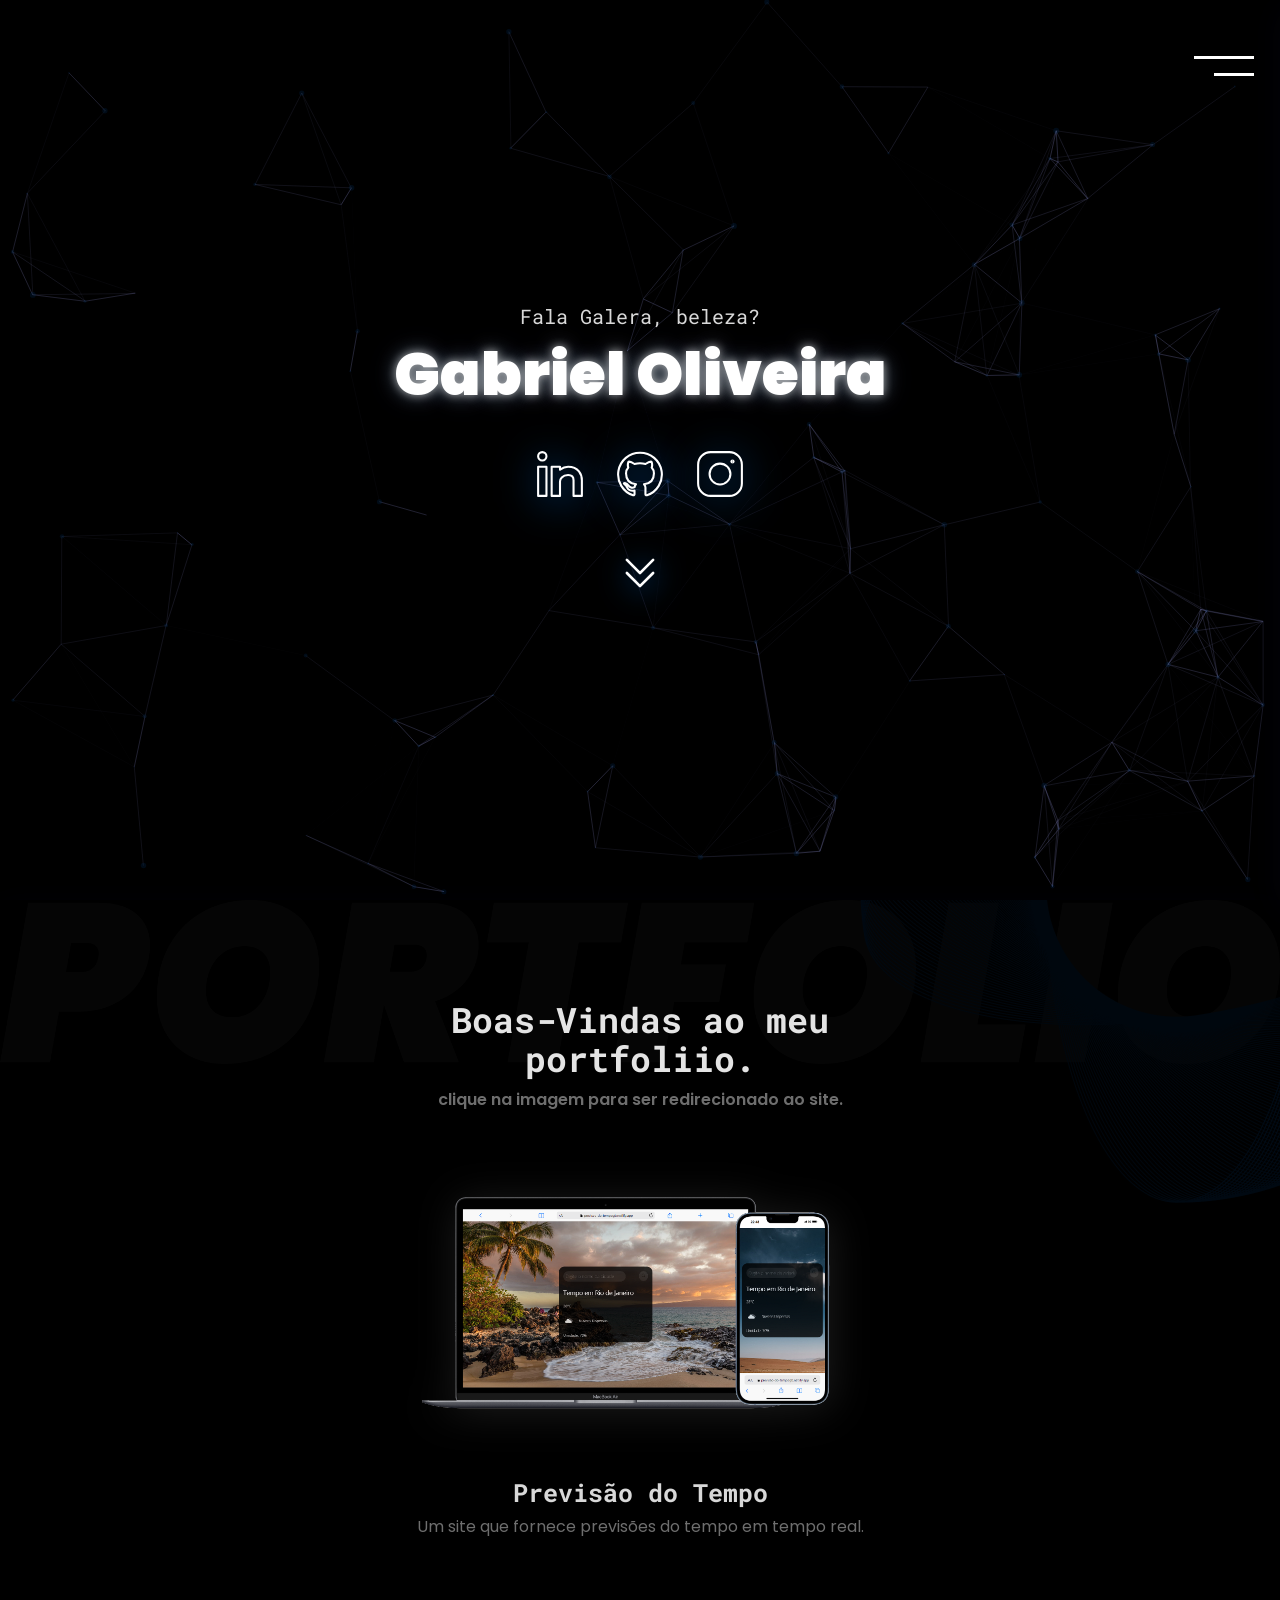
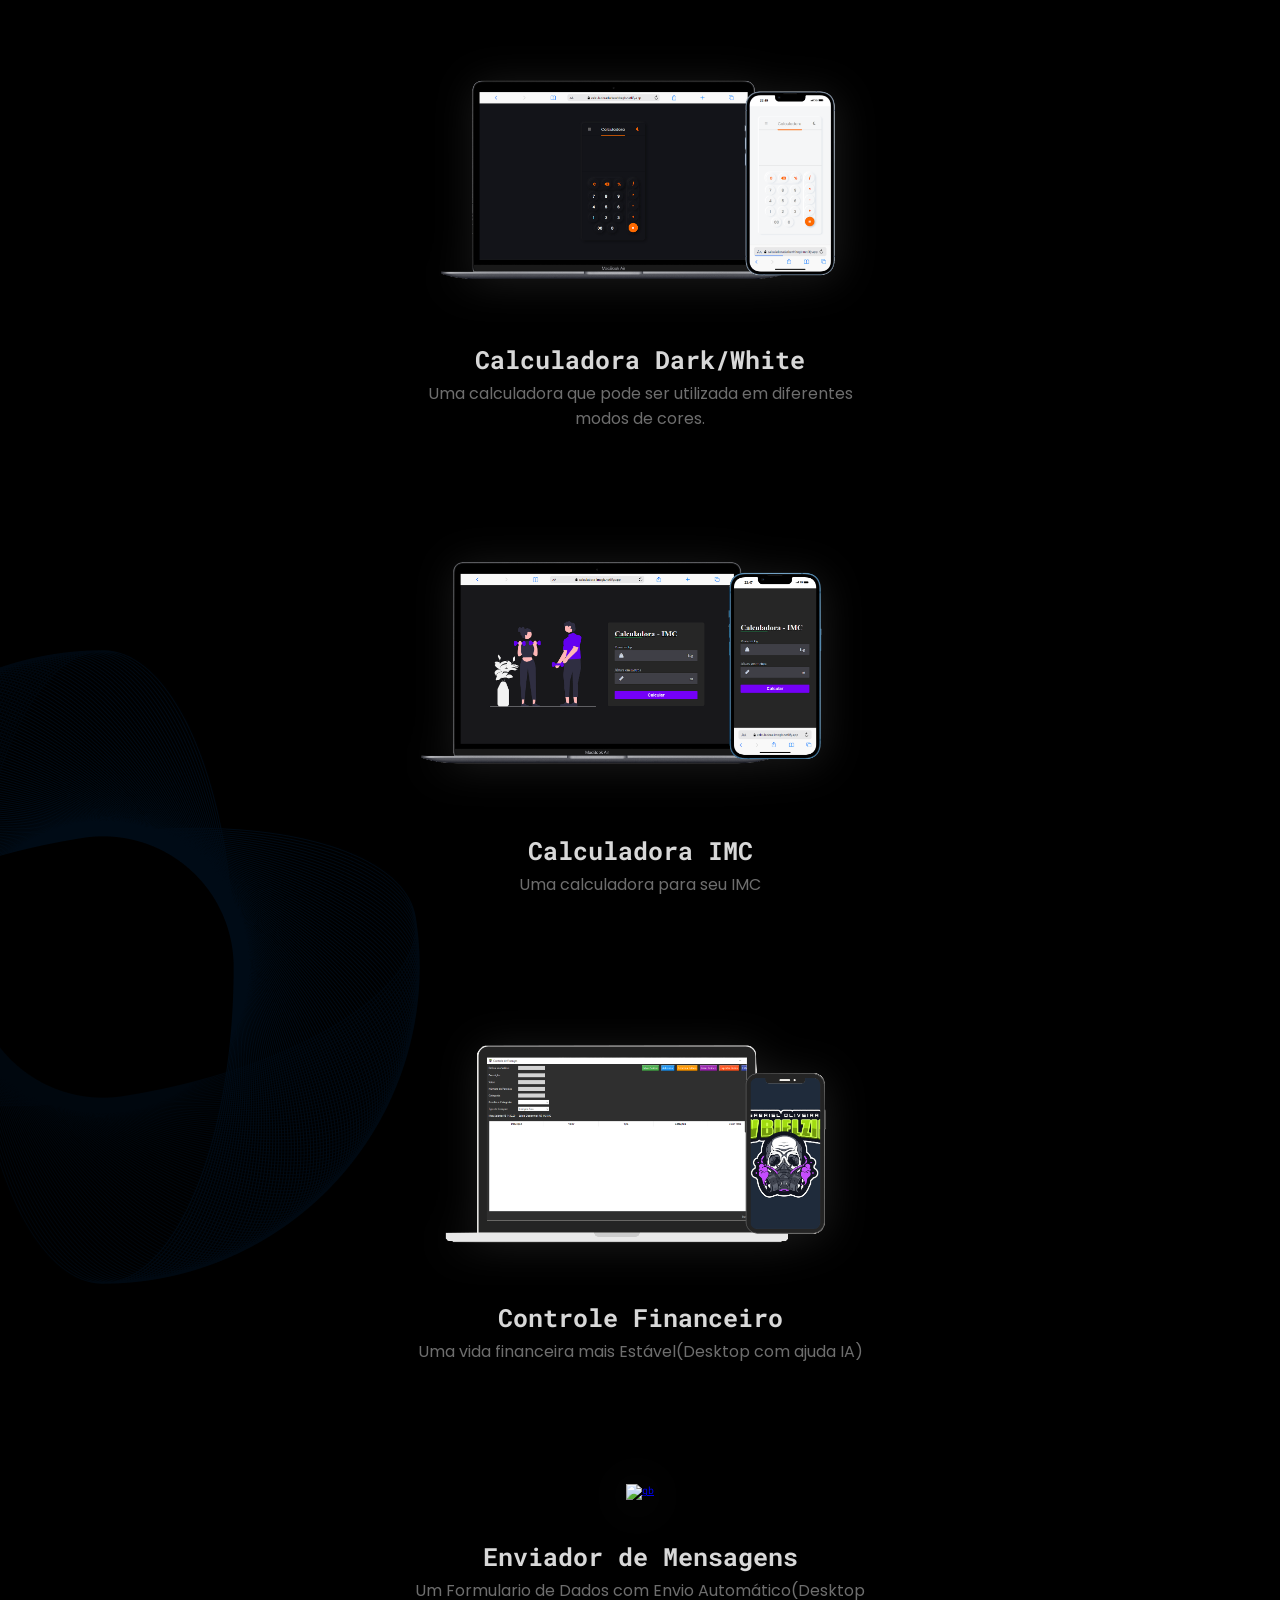
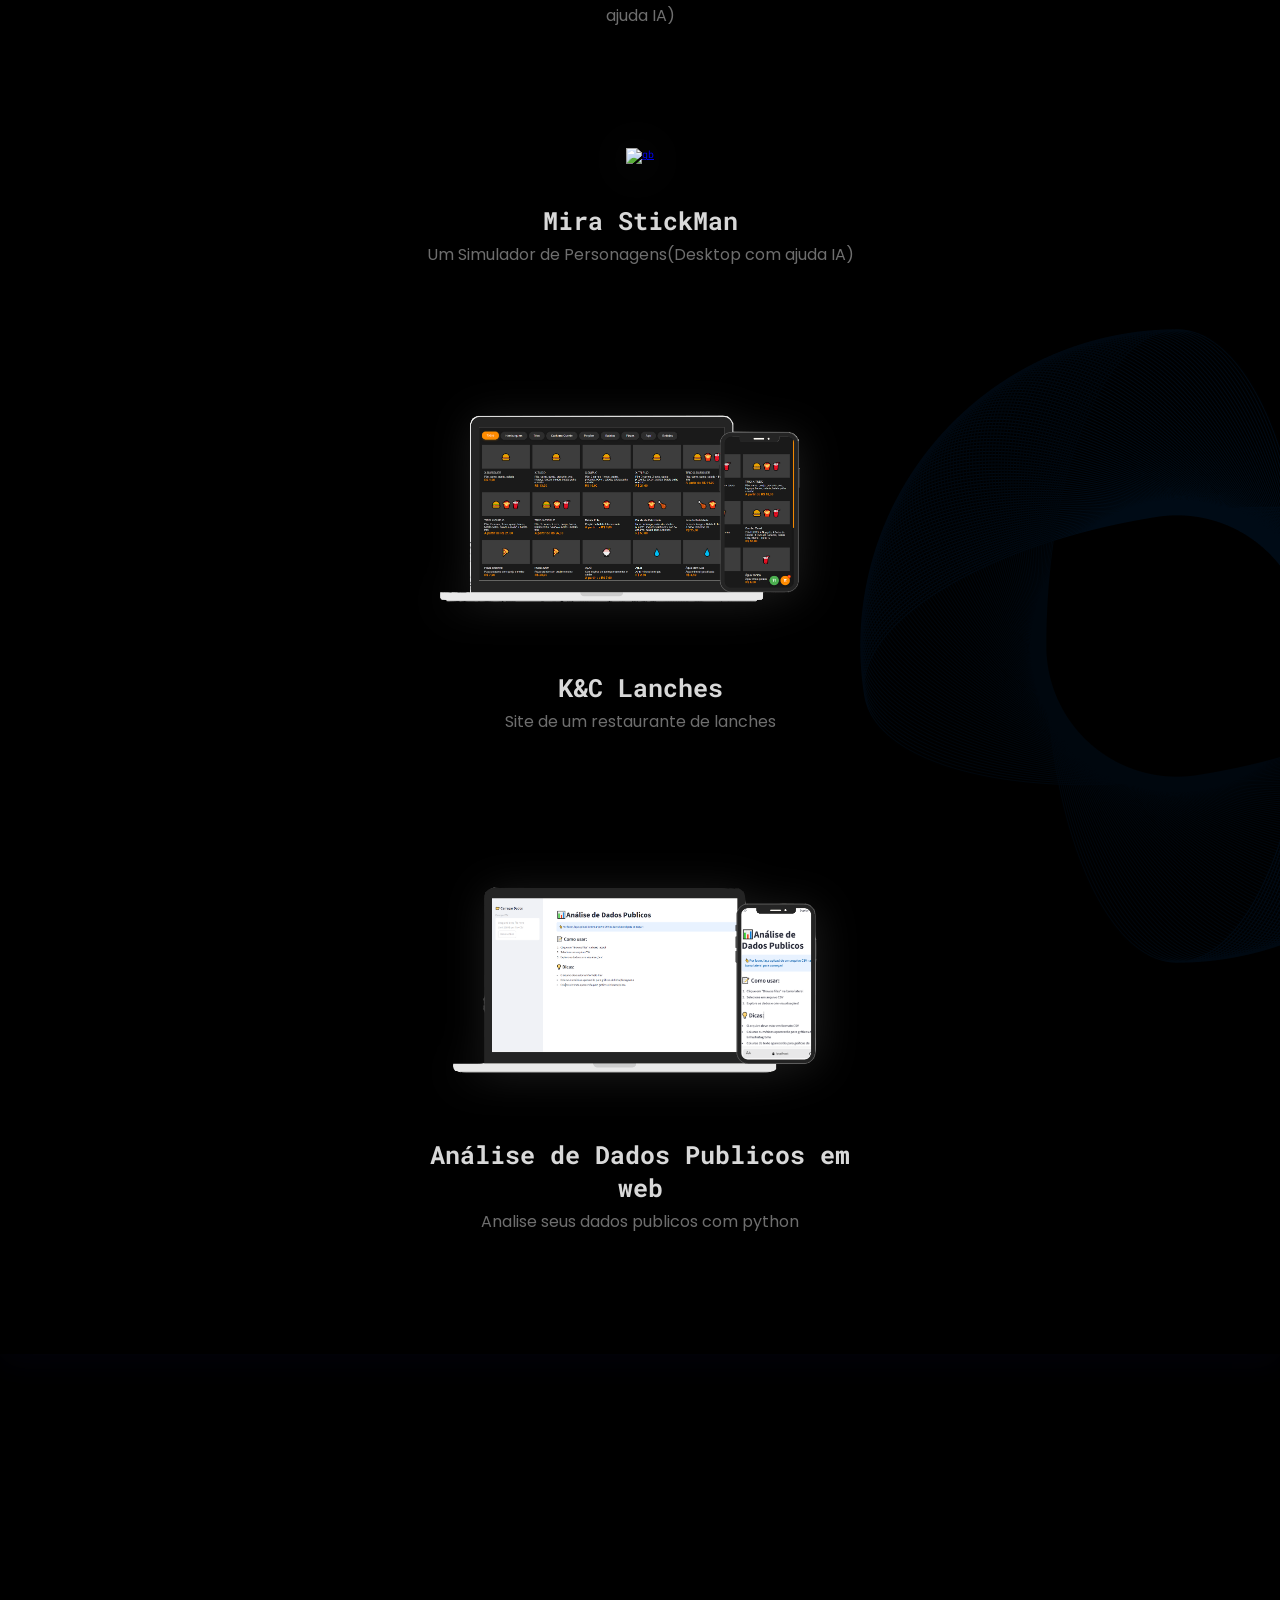
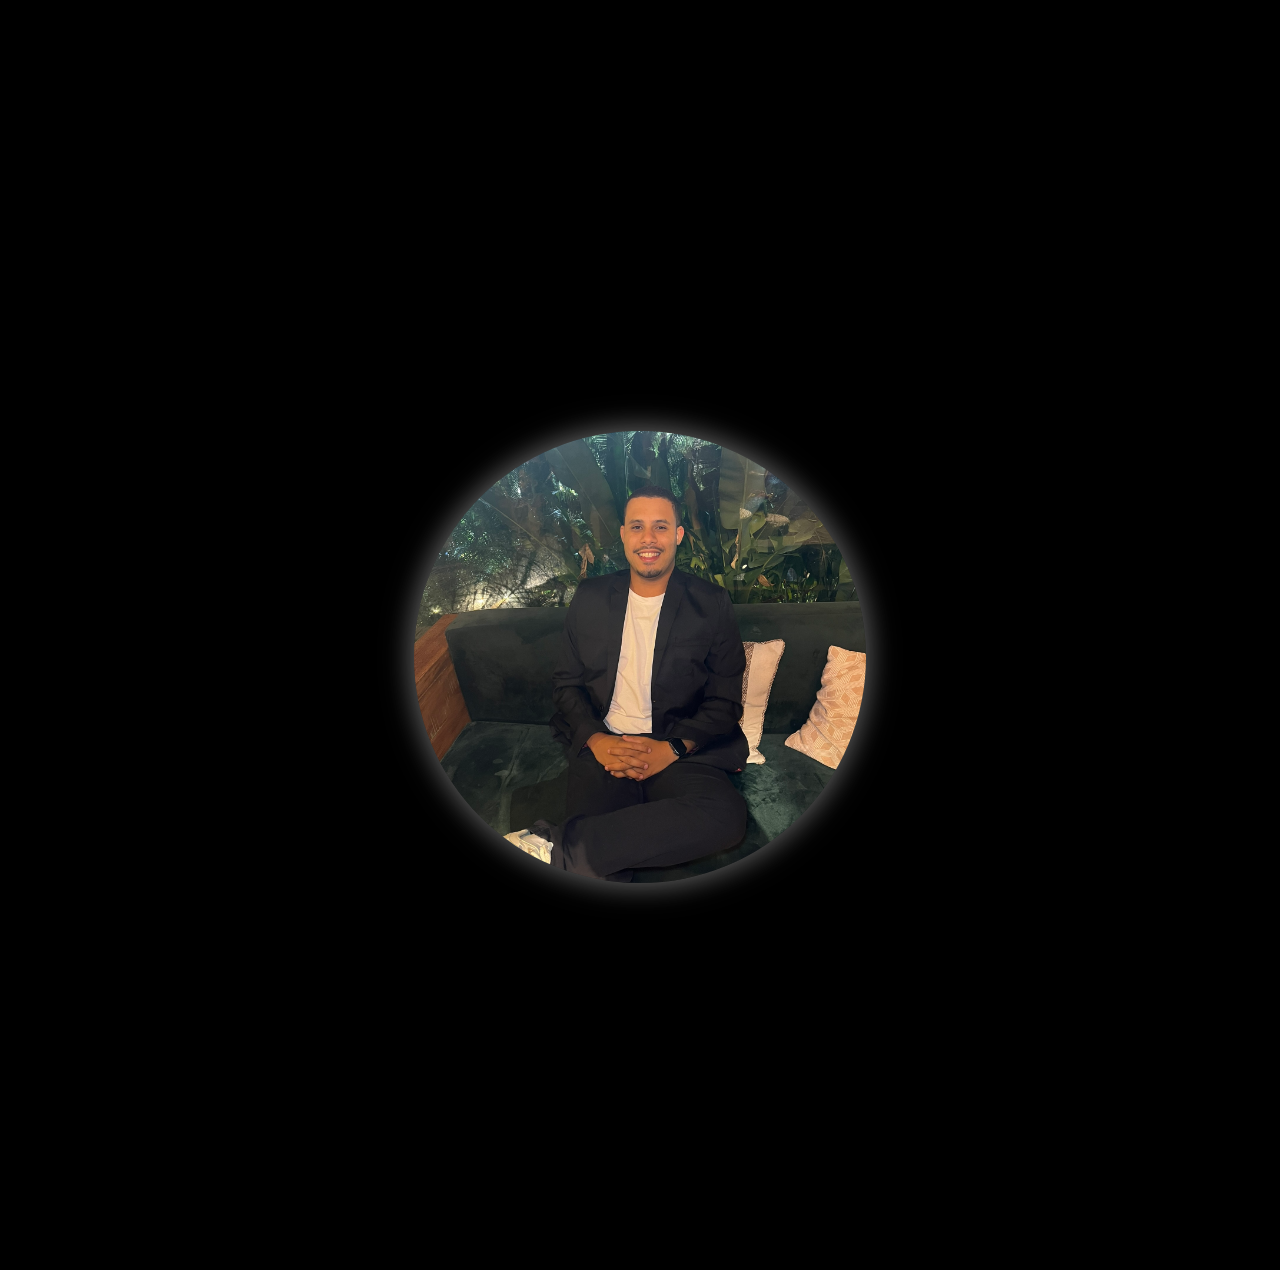
==== commit c570a758: "correçao" ====
--- a/index.html
+++ b/index.html
@@ -270,7 +270,7 @@
                 <div data-aos="fade-up-left" class="card left">
                     <div class="image">
                         <a target="_blank" href="#">
-                            <img src="./assets/Mockups/enviador-de-mensagens.png" alt="gb">
+                            <img src="./assets/Mockups/enviador de mensagens.png" alt="gb">
                         </a>
                     </div>
 
@@ -289,7 +289,7 @@
                 <div data-aos="fade-up-left" class="card left">
                     <div class="image">
                         <a target="_blank" href="#">
-                            <img src="./assets/Mockups/mira-stickman.png" alt="gb">
+                            <img src="./assets/Mockups/mira stickman.png" alt="gb">
                         </a>
                     </div>
 
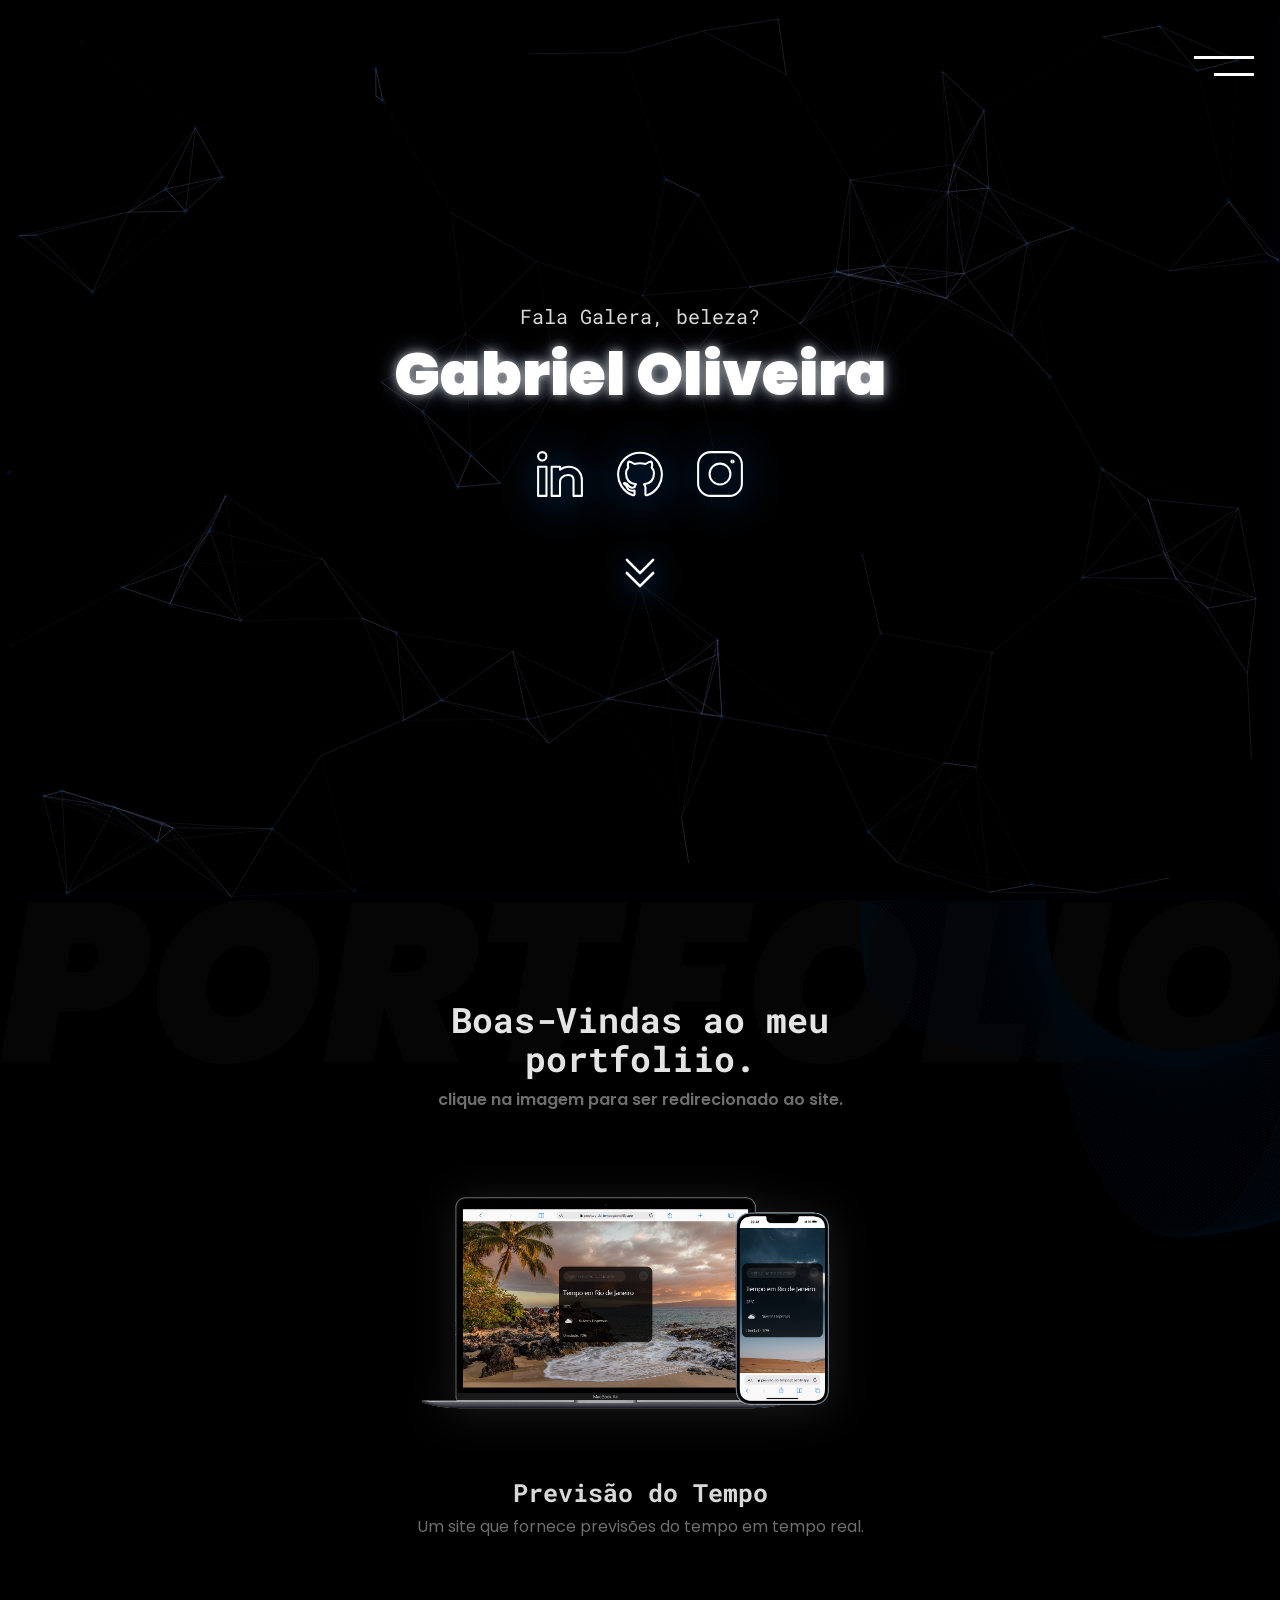
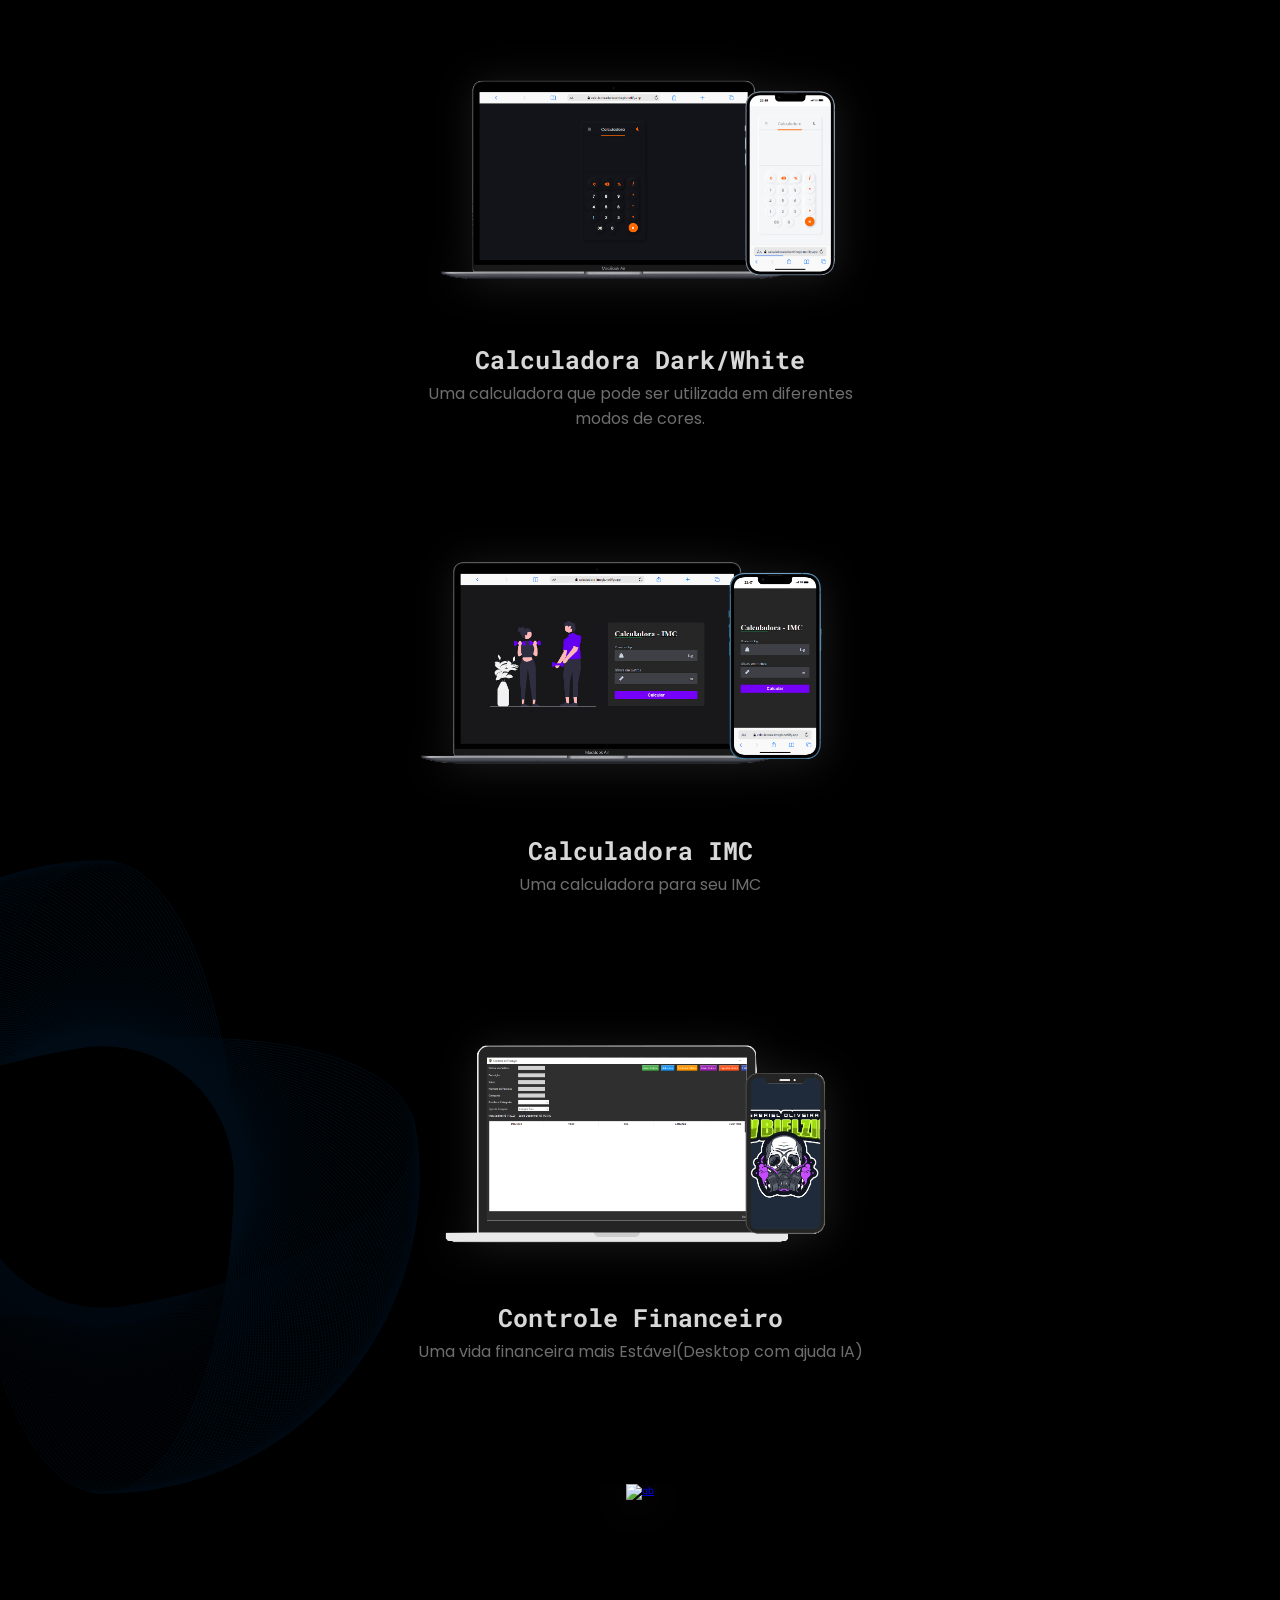
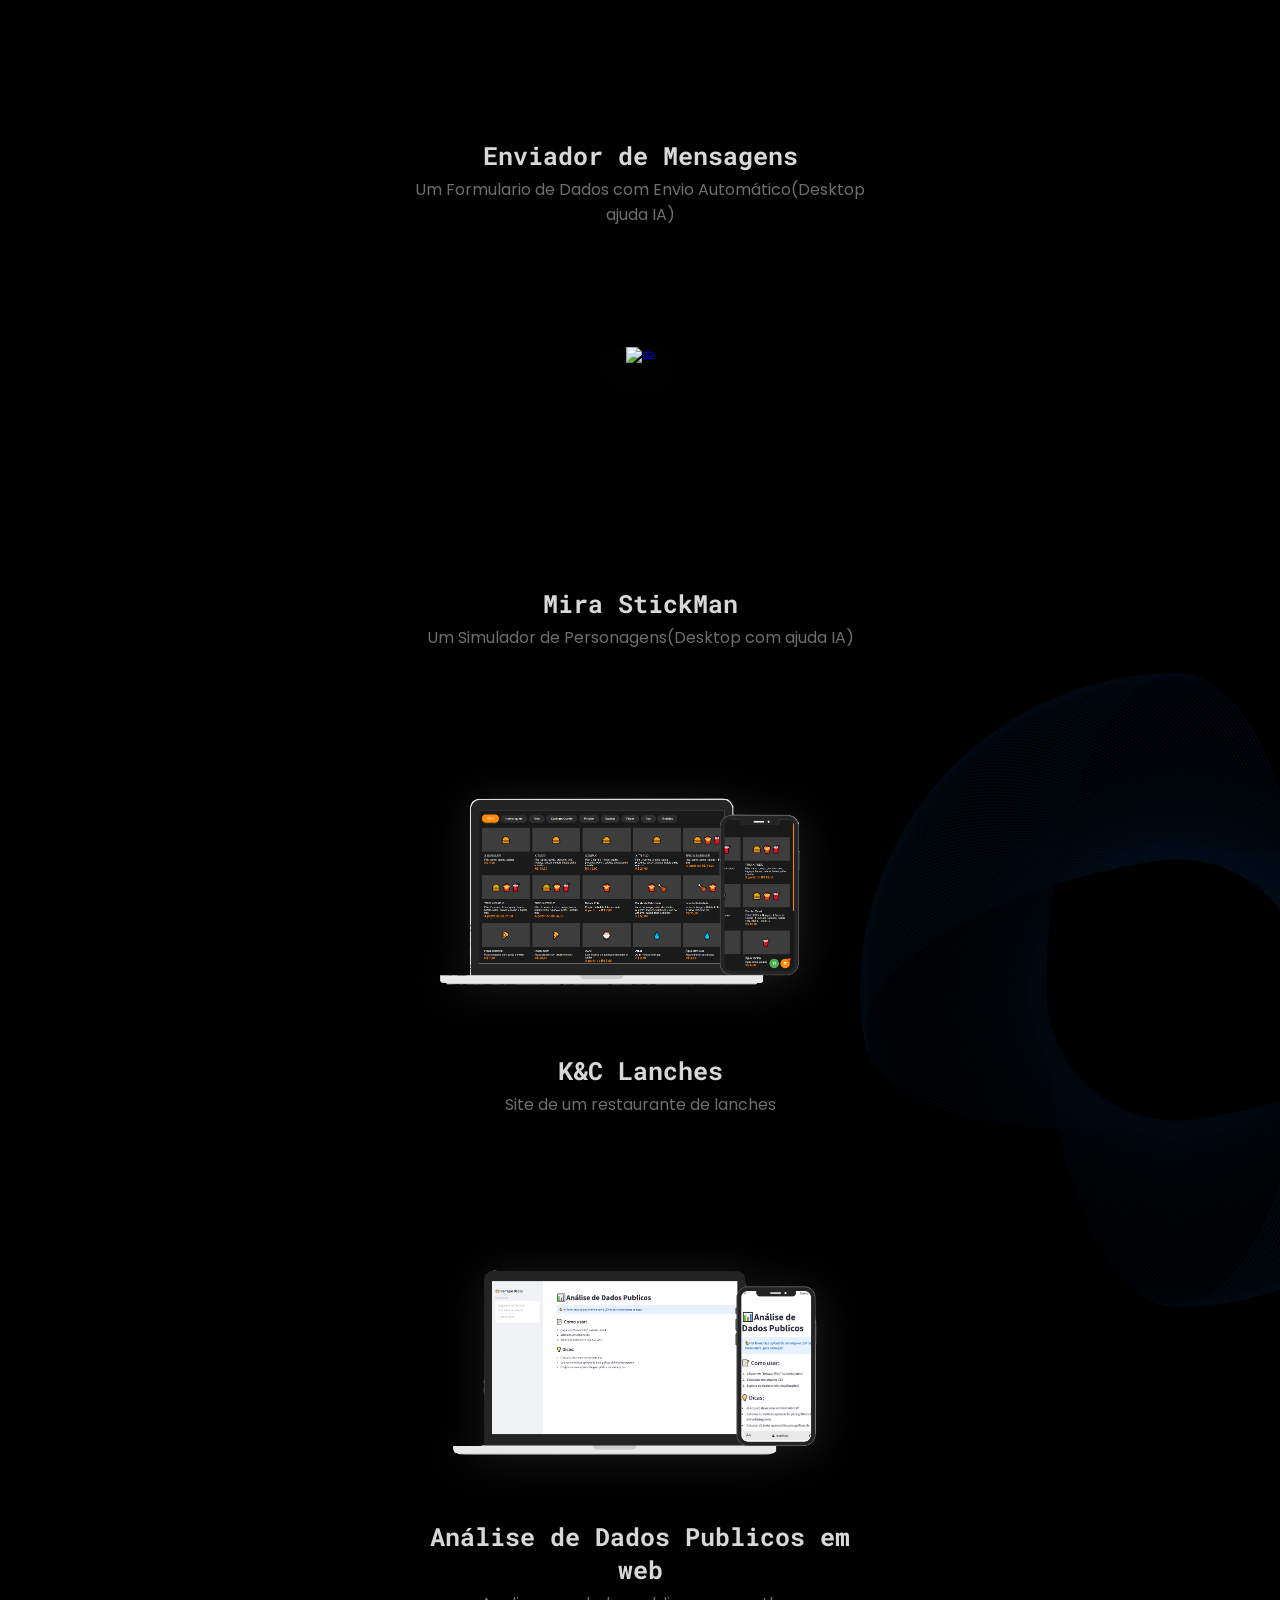
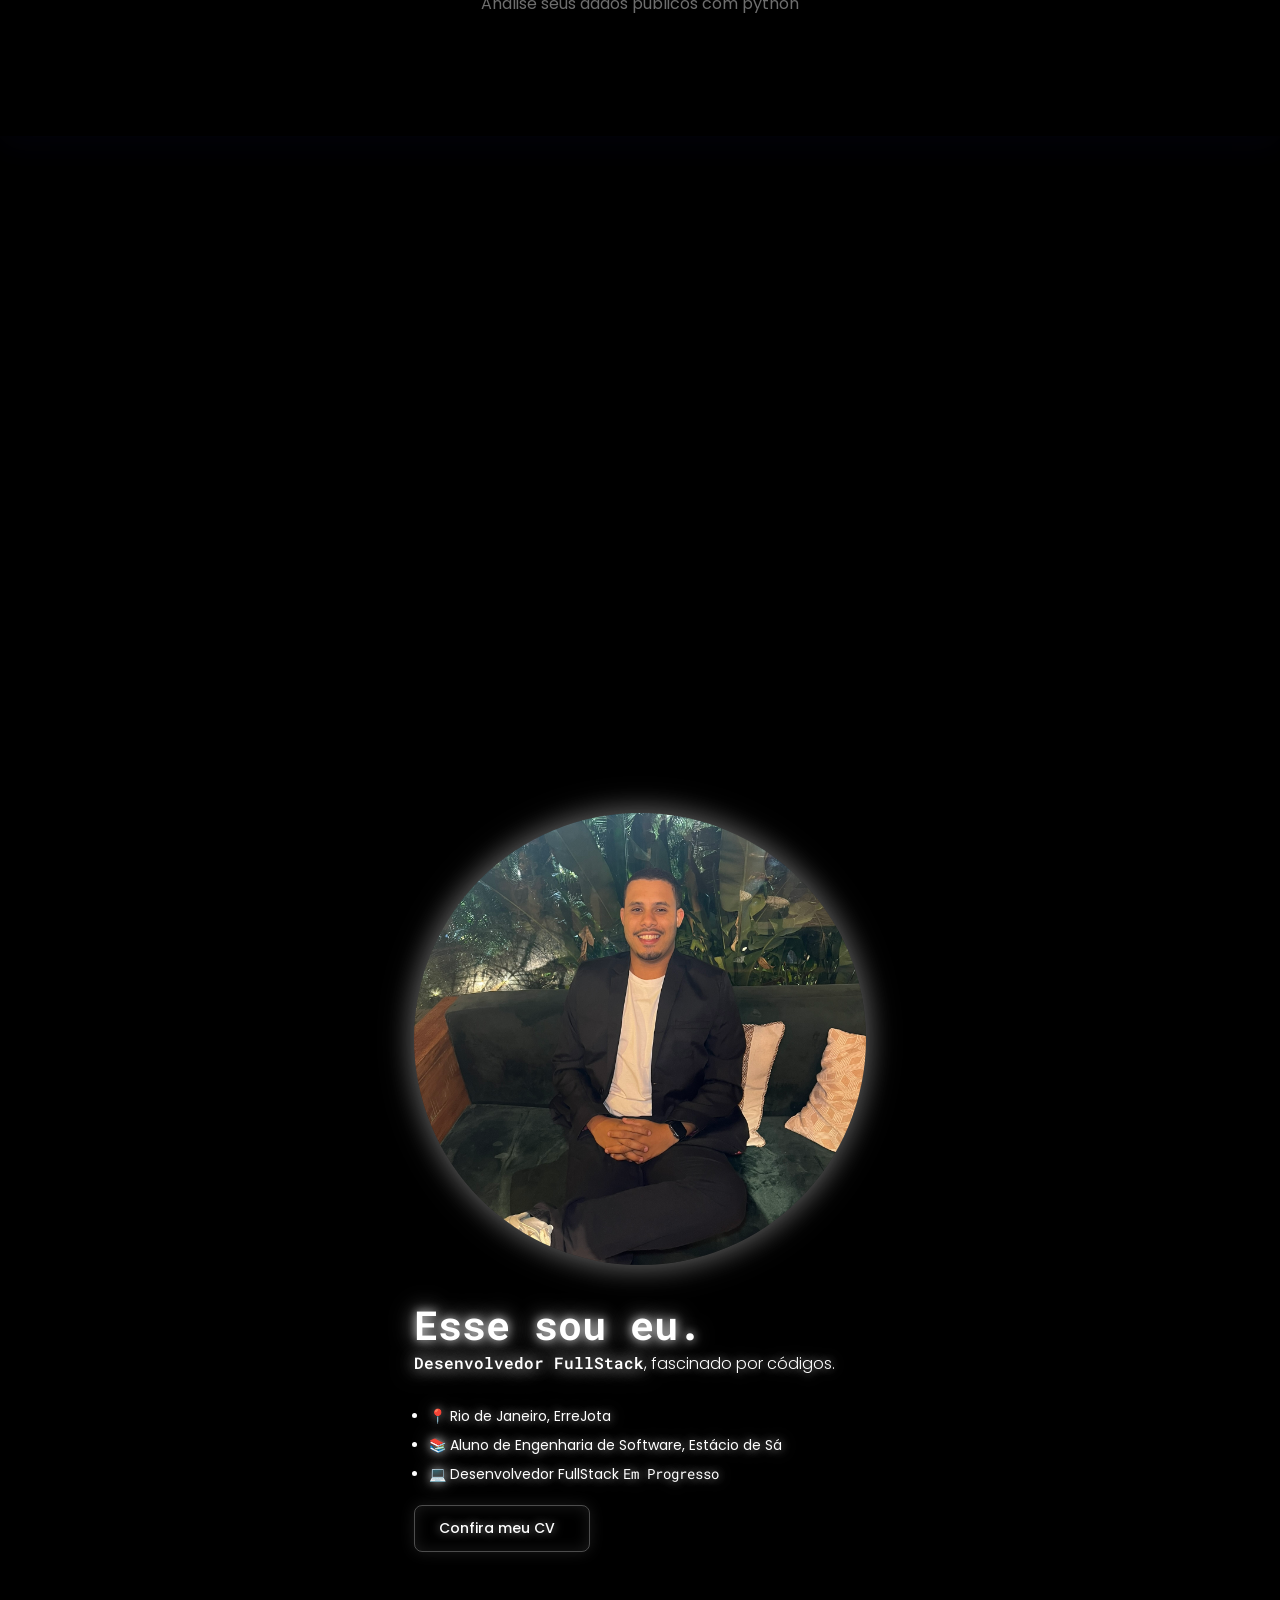
==== commit 3400325f: "Add files via upload" ====
--- a/index.html
+++ b/index.html
@@ -268,7 +268,7 @@
 
 
                 <div data-aos="fade-up-left" class="card left">
-                    <div class="image">
+                    <div class="image image-crop-top">
                         <a target="_blank" href="#">
                             <img src="./assets/Mockups/enviador de mensagens.png" alt="gb">
                         </a>
@@ -287,7 +287,7 @@
 
 
                 <div data-aos="fade-up-left" class="card left">
-                    <div class="image">
+                    <div class="image image-crop-top">
                         <a target="_blank" href="#">
                             <img src="./assets/Mockups/mira stickman.png" alt="gb">
                         </a>
--- a/style.css
+++ b/style.css
@@ -497,6 +497,20 @@
 #projects .image img:hover {
   cursor: pointer;
   filter: drop-shadow(1px 3px 15px #4646469d);
+}
+
+/* Corrige mockups com conteúdo duplicado verticalmente */
+#projects .image.image-crop-top {
+  aspect-ratio: 16 / 9;
+  overflow: hidden;
+}
+
+#projects .image.image-crop-top img {
+  width: 100%;
+  height: 100%;
+  object-fit: cover;
+  object-position: top center;
+  margin-bottom: 0;
 }
 
 #projects h3 {
